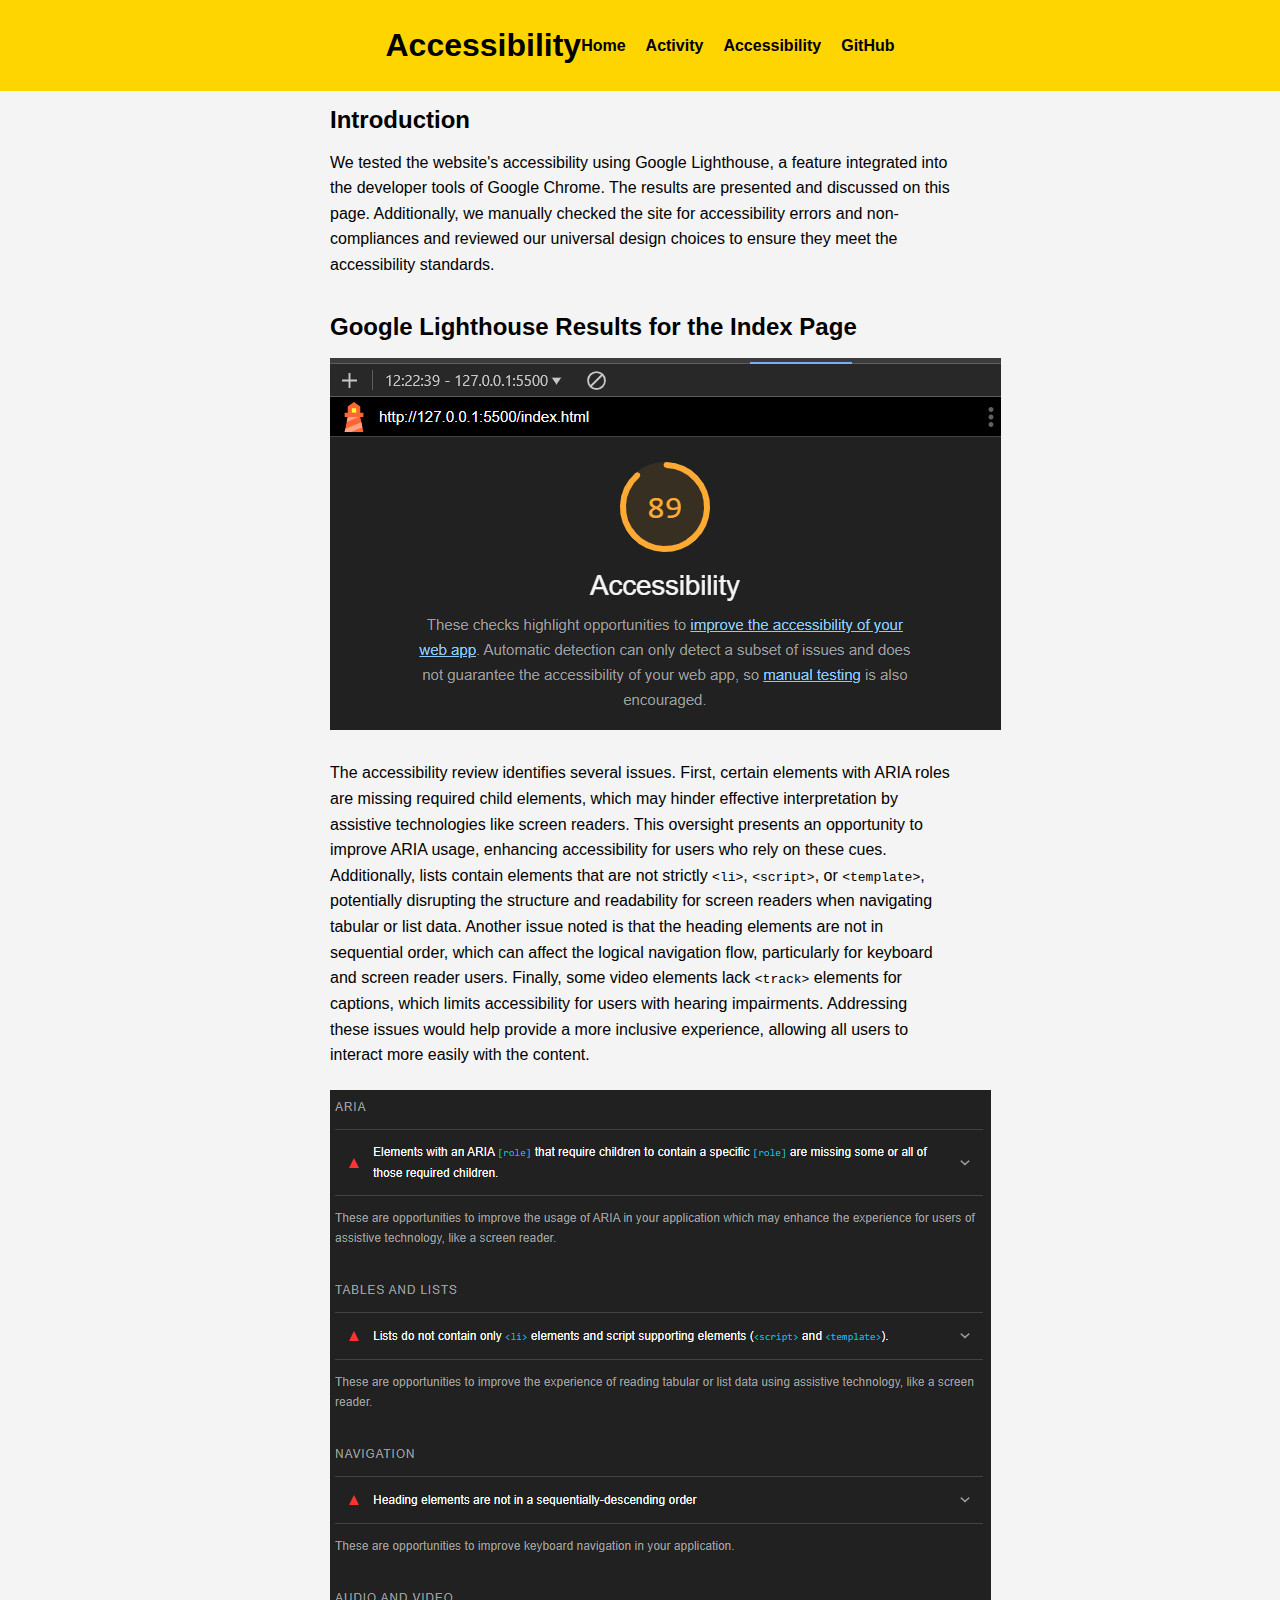
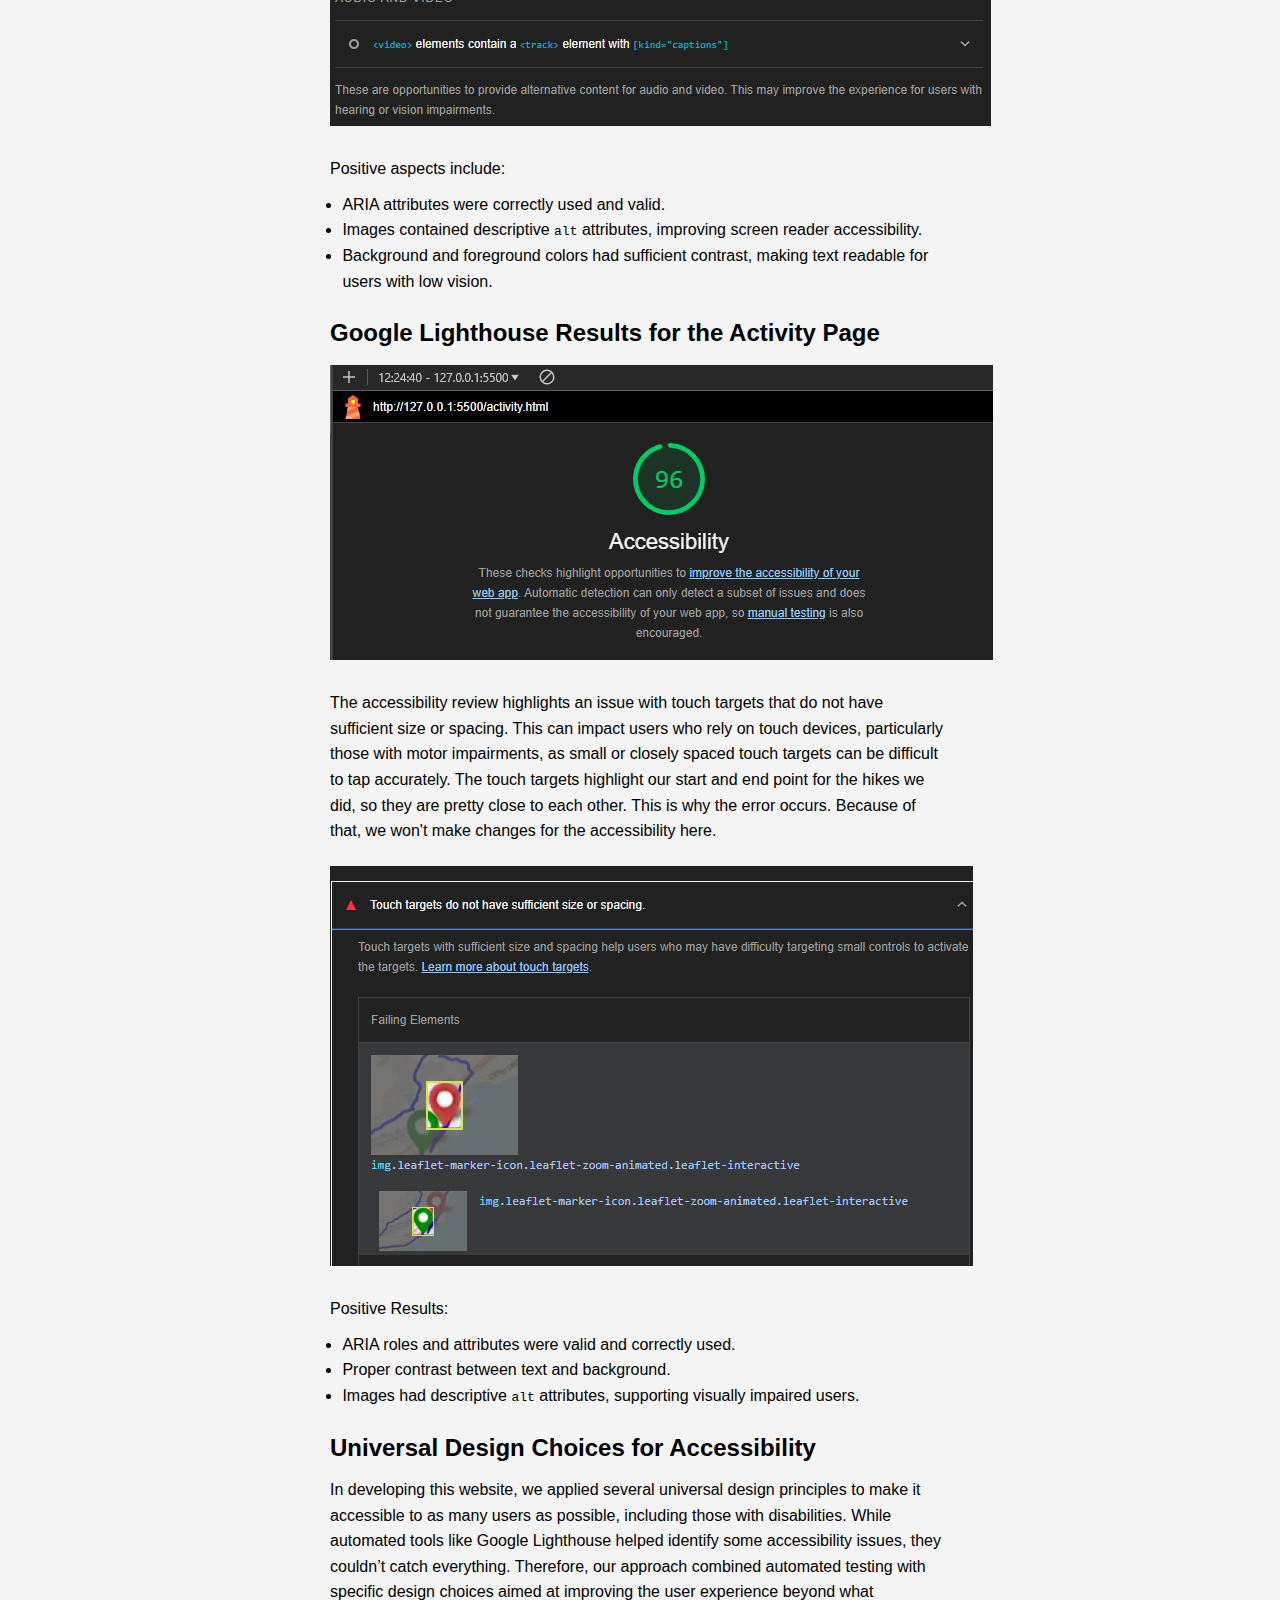
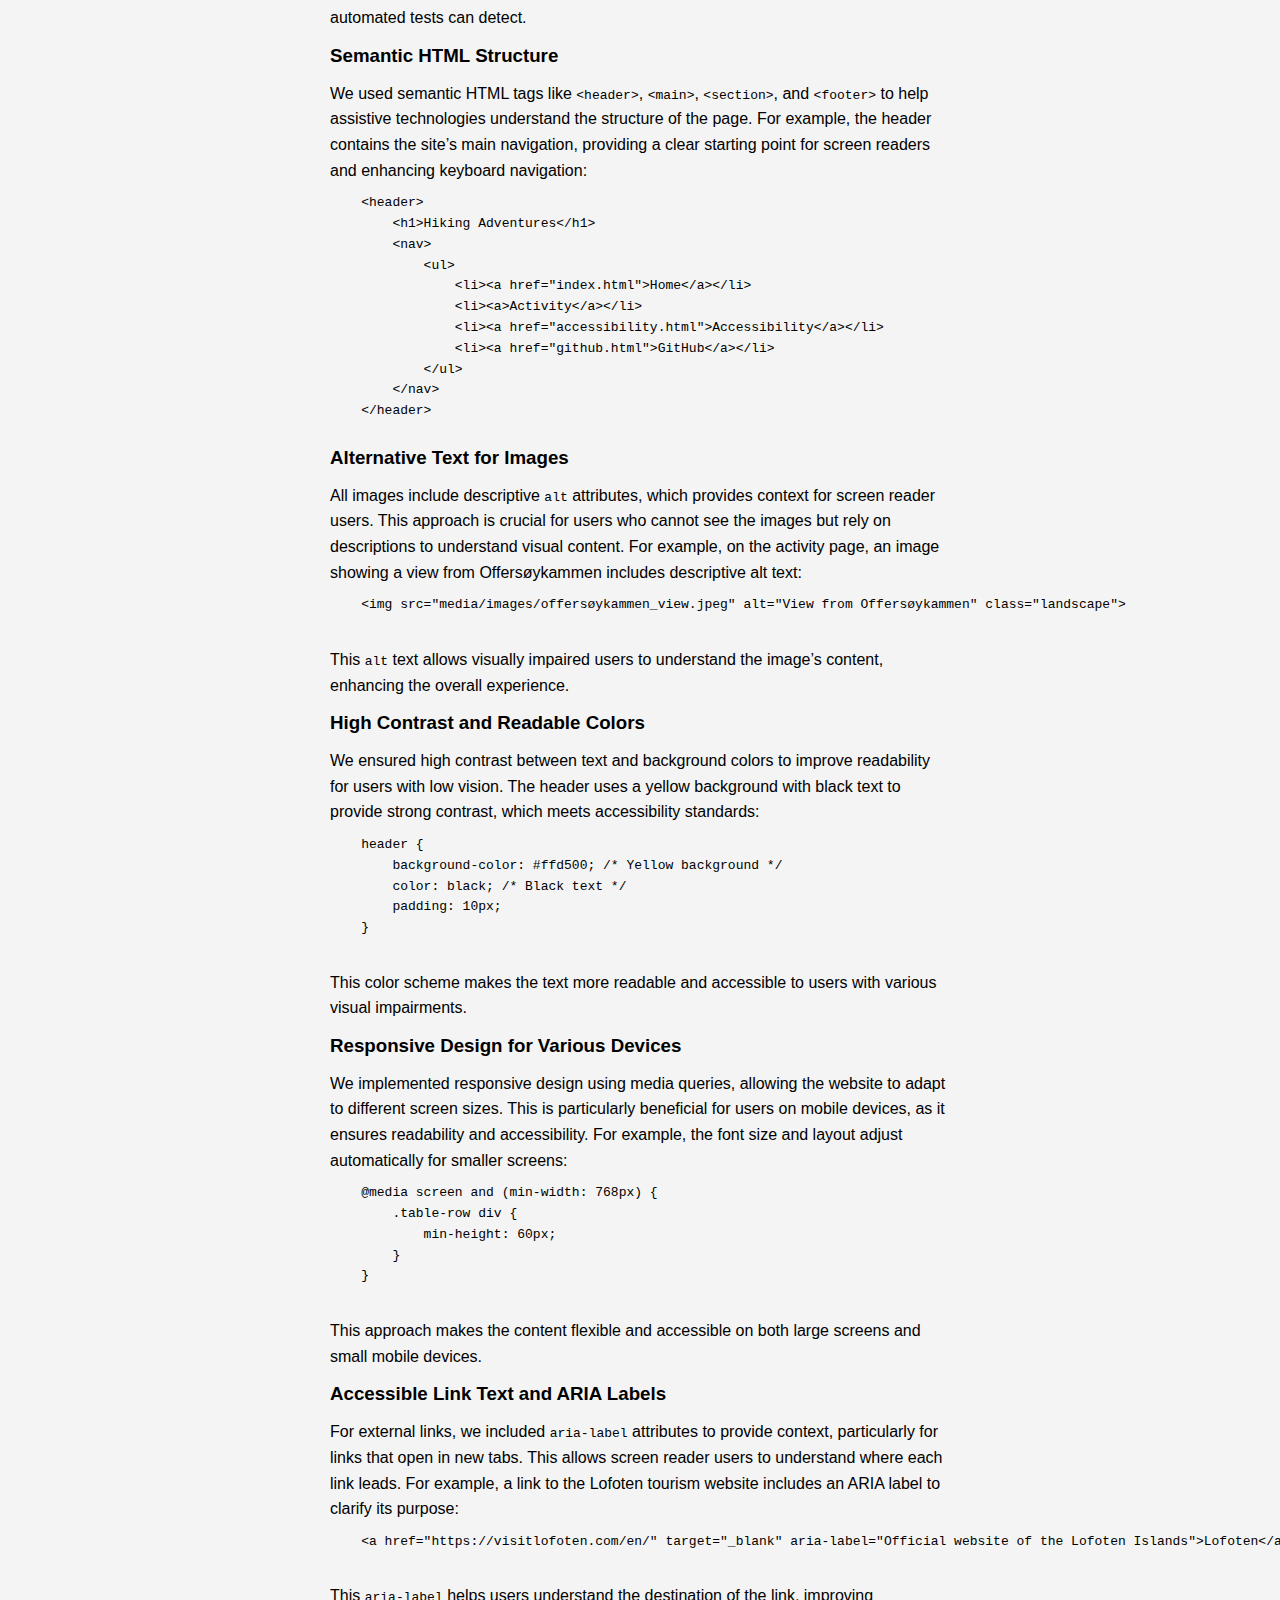
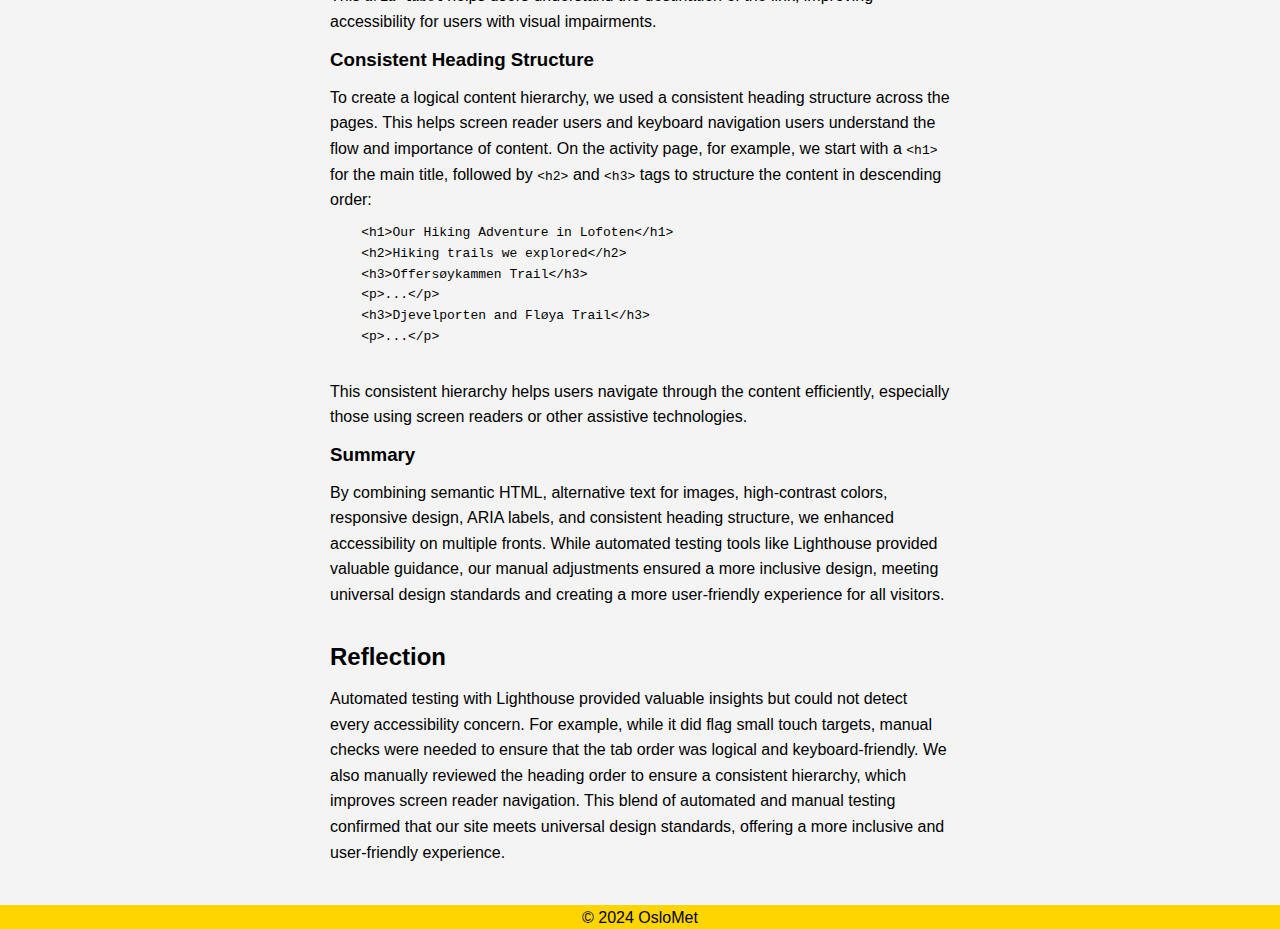
==== accessibility.html @ 60878733 "Added content to the accessibility.html and added the styling in the style.css" ====
<!DOCTYPE html>
<html lang="en">
  <head>
    <meta charset="UTF-8" />
    <meta name="viewport" content="width=device-width, initial-scale=1.0" />
    <title>Accessibility - OsloMet</title>
    <link rel="stylesheet" href="css/style.css" />
  </head>
  <body>
    <header>
      <h1>Accessibility</h1>
      <nav>
        <ul>
          <li><a href="index.html">Home</a></li>
          <li><a href="activity.html">Activity</a></li>
          <li><a>Accessibility</a></li>
          <li><a href="github.html">GitHub</a></li>
        </ul>
      </nav>
    </header>
    <main>
      <!-- Introduction to the accessibility page-->
      <div class="accessibility-page">
        <h2>Introduction</h2>
        <p>
          We tested the website's accessibility using Google Lighthouse, a
          feature integrated into the developer tools of Google Chrome. The
          results are presented and discussed on this page. Additionally, we
          manually checked the site for accessibility errors and non-compliances
          and reviewed our universal design choices to ensure they meet the
          accessibility standards.
        </p>
      </div>
      <!-- Lighthouse results for the index page -->
      <div class="accessibility-page">
        <h2>Google Lighthouse Results for the Index Page</h2>
        <img
          src="media/images/accessibility_score_index.png"
          alt="Google Lighthouse accessibility score index.html"
        />

        <p>
          The accessibility review identifies several issues. First, certain
          elements with ARIA roles are missing required child elements, which
          may hinder effective interpretation by assistive technologies like
          screen readers. This oversight presents an opportunity to improve ARIA
          usage, enhancing accessibility for users who rely on these cues.
          Additionally, lists contain elements that are not strictly
          <code>&lt;li&gt;</code>, <code>&lt;script&gt;</code>, or
          <code>&lt;template&gt;</code>, potentially disrupting the structure
          and readability for screen readers when navigating tabular or list
          data. Another issue noted is that the heading elements are not in
          sequential order, which can affect the logical navigation flow,
          particularly for keyboard and screen reader users. Finally, some video
          elements lack <code>&lt;track&gt;</code> elements for captions, which
          limits accessibility for users with hearing impairments. Addressing
          these issues would help provide a more inclusive experience, allowing
          all users to interact more easily with the content.
        </p>

        <img src="media/images/errors_index.png" alt="Errors index.html" />
        <p>Positive aspects include:</p>
        <ul>
          <li>ARIA attributes were correctly used and valid.</li>
          <li>
            Images contained descriptive <code>alt</code> attributes, improving
            screen reader accessibility.
          </li>
          <li>
            Background and foreground colors had sufficient contrast, making
            text readable for users with low vision.
          </li>
        </ul>
      </div>
      <!-- Lighthouse results for the activity page -->
      <div class="accessibility-page">
        <h2>Google Lighthouse Results for the Activity Page</h2>
        <img
          src="media/images/accessibility_score_activity.png"
          alt="Google Lighthouse accessibility score activity.html"
        />

        <p>
          The accessibility review highlights an issue with touch targets that
          do not have sufficient size or spacing. This can impact users who rely
          on touch devices, particularly those with motor impairments, as small
          or closely spaced touch targets can be difficult to tap accurately.
          The touch targets highlight our start and end point for the hikes we
          did, so they are pretty close to each other. This is why the error
          occurs. Because of that, we won't make changes for the accessibility
          here.
        </p>

        <img
          src="media/images/errors_activity.png"
          alt="Errors activity.html"
        />
        <p>Positive Results:</p>
        <ul>
          <li>ARIA roles and attributes were valid and correctly used.</li>
          <li>Proper contrast between text and background.</li>
          <li>
            Images had descriptive <code>alt</code> attributes, supporting
            visually impaired users.
          </li>
        </ul>
      </div>

      <!-- Universal design explanation -->
      <div class="accessibility-page">
        <h2>Universal Design Choices for Accessibility</h2>
        <p>
          In developing this website, we applied several universal design
          principles to make it accessible to as many users as possible,
          including those with disabilities. While automated tools like Google
          Lighthouse helped identify some accessibility issues, they couldn’t
          catch everything. Therefore, our approach combined automated testing
          with specific design choices aimed at improving the user experience
          beyond what automated tests can detect.
        </p>

        <h3>Semantic HTML Structure</h3>
        <p>
          We used semantic HTML tags like <code>&lt;header&gt;</code>,
          <code>&lt;main&gt;</code>, <code>&lt;section&gt;</code>, and
          <code>&lt;footer&gt;</code> to help assistive technologies understand
          the structure of the page. For example, the header contains the site’s
          main navigation, providing a clear starting point for screen readers
          and enhancing keyboard navigation:
        </p>
        <pre>
    &lt;header&gt;
        &lt;h1&gt;Hiking Adventures&lt;/h1&gt;
        &lt;nav&gt;
            &lt;ul&gt;
                &lt;li&gt;&lt;a href="index.html"&gt;Home&lt;/a&gt;&lt;/li&gt;
                &lt;li&gt;&lt;a&gt;Activity&lt;/a&gt;&lt;/li&gt;
                &lt;li&gt;&lt;a href="accessibility.html"&gt;Accessibility&lt;/a&gt;&lt;/li&gt;
                &lt;li&gt;&lt;a href="github.html"&gt;GitHub&lt;/a&gt;&lt;/li&gt;
            &lt;/ul&gt;
        &lt;/nav&gt;
    &lt;/header&gt;
        </pre>

        <h3>Alternative Text for Images</h3>
        <p>
          All images include descriptive <code>alt</code> attributes, which
          provides context for screen reader users. This approach is crucial for
          users who cannot see the images but rely on descriptions to understand
          visual content. For example, on the activity page, an image showing a
          view from Offersøykammen includes descriptive alt text:
        </p>
        <pre>
    &lt;img src="media/images/offersøykammen_view.jpeg" alt="View from Offersøykammen" class="landscape"&gt;
        </pre>
        <p>
          This <code>alt</code> text allows visually impaired users to
          understand the image’s content, enhancing the overall experience.
        </p>

        <h3>High Contrast and Readable Colors</h3>
        <p>
          We ensured high contrast between text and background colors to improve
          readability for users with low vision. The header uses a yellow
          background with black text to provide strong contrast, which meets
          accessibility standards:
        </p>
        <pre>
    header {
        background-color: #ffd500; /* Yellow background */
        color: black; /* Black text */
        padding: 10px;
    }
        </pre>
        <p>
          This color scheme makes the text more readable and accessible to users
          with various visual impairments.
        </p>

        <h3>Responsive Design for Various Devices</h3>
        <p>
          We implemented responsive design using media queries, allowing the
          website to adapt to different screen sizes. This is particularly
          beneficial for users on mobile devices, as it ensures readability and
          accessibility. For example, the font size and layout adjust
          automatically for smaller screens:
        </p>
        <pre>
    @media screen and (min-width: 768px) {
        .table-row div {
            min-height: 60px; 
        }
    }
        </pre>
        <p>
          This approach makes the content flexible and accessible on both large
          screens and small mobile devices.
        </p>

        <h3>Accessible Link Text and ARIA Labels</h3>
        <p>
          For external links, we included <code>aria-label</code> attributes to
          provide context, particularly for links that open in new tabs. This
          allows screen reader users to understand where each link leads. For
          example, a link to the Lofoten tourism website includes an ARIA label
          to clarify its purpose:
        </p>
        <pre>
    &lt;a href="https://visitlofoten.com/en/" target="_blank" aria-label="Official website of the Lofoten Islands"&gt;Lofoten&lt;/a&gt;
        </pre>
        <p>
          This <code>aria-label</code> helps users understand the destination of
          the link, improving accessibility for users with visual impairments.
        </p>

        <h3>Consistent Heading Structure</h3>
        <p>
          To create a logical content hierarchy, we used a consistent heading
          structure across the pages. This helps screen reader users and
          keyboard navigation users understand the flow and importance of
          content. On the activity page, for example, we start with a
          <code>&lt;h1&gt;</code> for the main title, followed by
          <code>&lt;h2&gt;</code> and <code>&lt;h3&gt;</code> tags to structure
          the content in descending order:
        </p>
        <pre>
    &lt;h1&gt;Our Hiking Adventure in Lofoten&lt;/h1&gt;
    &lt;h2&gt;Hiking trails we explored&lt;/h2&gt;
    &lt;h3&gt;Offersøykammen Trail&lt;/h3&gt;
    &lt;p&gt;...&lt;/p&gt;
    &lt;h3&gt;Djevelporten and Fløya Trail&lt;/h3&gt;
    &lt;p&gt;...&lt;/p&gt;
        </pre>
        <p>
          This consistent hierarchy helps users navigate through the content
          efficiently, especially those using screen readers or other assistive
          technologies.
        </p>

        <h3>Summary</h3>
        <p>
          By combining semantic HTML, alternative text for images, high-contrast
          colors, responsive design, ARIA labels, and consistent heading
          structure, we enhanced accessibility on multiple fronts. While
          automated testing tools like Lighthouse provided valuable guidance,
          our manual adjustments ensured a more inclusive design, meeting
          universal design standards and creating a more user-friendly
          experience for all visitors.
        </p>
      </div>

      <!-- Reflection -->
      <div class="accessibility-page">
        <h2>Reflection</h2>
        <p>
          Automated testing with Lighthouse provided valuable insights but could
          not detect every accessibility concern. For example, while it did flag
          small touch targets, manual checks were needed to ensure that the tab
          order was logical and keyboard-friendly. We also manually reviewed the
          heading order to ensure a consistent hierarchy, which improves screen
          reader navigation. This blend of automated and manual testing
          confirmed that our site meets universal design standards, offering a
          more inclusive and user-friendly experience.
        </p>
      </div>
    </main>
    <footer>
      <p>&copy; 2024 OsloMet</p>
    </footer>
  </body>
</html>
---- css/style.css ----
/* General Reset */
* {
    margin: 0;
    padding: 0;
    box-sizing: border-box;
}



body {
    font-family: Arial, sans-serif;
    line-height: 1.6;
    background-color: #f4f4f4;
}

/* Header styling */
header {
    background-color: #ffd500;
    padding: 20px;
    color: black;
    display: flex;
    justify-content: center;
    align-items: center;
}


/* Keep the nav contents in the container */
header > div {
    max-width: 860px;
    width: 100%;
}

@media screen and (min-width: 800px) {
    header > div {
        display: flex;
        justify-content: space-between;
        align-items: center;
    }
}


header > div > p {
    width: 100%;
}

header h1 {
    margin: 0;
    font-size: 2em;
    font-weight: bold;
}

/* Navbar styling */
nav ul {
    list-style: none;
    margin: 0;
    padding: 0;
    display: flex;
}

nav ul li {
    margin-left: 20px;
}

nav ul li:first-child {
    margin-left: 0;
}

nav ul li a {
    color: black;
    text-decoration: none;
    font-weight: bold;
}

nav ul li a:hover {
    text-decoration: underline;
}

/* Make links bold black with yellow underline */
a {
    color: black;
    background-color: transparent;
    font-weight: bold;
    text-decoration: underline;
    text-decoration-color: #ffd500;
}

a.visited {
    color: black;
}

hr {
    margin-top: 20px;
    margin-bottom: 20px;
}

main {
margin-left: 20px;
margin-right: 20px;
}

section {
    display: flex;
    justify-content: center;
}

section > div {
    max-width: 860px;
}


.faq {
    max-width: 860px;
}

footer {
    text-align: center;
    margin-top: 20px;
    background-color: #ffd500;
    color: #000000;
}

.newsletter {
    display: flex;
    justify-content: space-evenly;
    padding: 20px;
}

.newsletter-button {
    display: inline-block;
    padding: 15px 30px;
    background-color: #000; /* Black background for the button */
    text-align: center;
    border-radius: 8px;
    color: #fff; /* Text color */
    text-decoration: none;
    font-weight: bold;
}

.contact {
    display: flex;
    justify-content: space-evenly;
    padding: 20px;
}

.contact-info {
    text-align: left;
}

.footer-links {
    list-style-type: none;
    text-align: left;
}

.social-media-links {
    list-style-type: none;
    text-align: left;
}


video {
    width: 100%;
    max-width: 860px;
    height: auto;
}


/* Table */

.table {
    display: grid;
    grid-template-columns: 1fr 0.5fr 0.5fr; 
    align-items: center; 
}
.table h4, .table h5 {
    grid-column: span 3;
    text-align: center;
}
.table h5, .table h6 {
    font-size: 1em;
}

.table-row h5, .table-row h6  {
    font-size: 1em;
    text-align: center;
    font-weight: normal;
}

/* EXPLAINN THIS MORE IN NORMAL TERMS AND WHY AND HOW -- STAN */
div[role="rowgroup"], .table-row {
    display: contents; /* Allow each item to be part of the main grid */
}

.table-row div {
    padding: 4px;
    border-color: black;
    border-style: solid;
    border-width: 1px;
    text-align: center;
    font-weight: normal;
    min-height: 90px;
}

.table-row div p {
    font-size: 1em; /* Adjust to desired size */
    font-weight: normal; /* Override any bold inherited from h4 or h5 */
    text-align: center; /* Ensure consistent alignment */
    color: inherit; /* Use default text color */
    margin: 0; /* Remove any unintended margin */
}

.optional-course div{
    background-color: aliceblue;
}

.study-structure-year {
    margin-top: 20px;
}
.subject-group {
    margin-top: 20px;
}

.supervisor-info {
    display: flex;
    align-items: center;
    gap: 10px; /* Adjust spacing between the image and the text */
}

.supervisor-info img {
    width: 90px;
    height: 120px;
}

.supervisor-info div {
    display: flex;
    flex-direction: column;
}

.student-stories {
    width: 100vw; /* Full viewport width */
    max-width: none; /* Remove any max-width constraint */
    margin-left: calc(50% - 50vw); /* Center the section by offsetting half the viewport width */
    padding: 20px;
}

.story-block {
    width: 100%; /* Full width of the parent container */
    max-width: 1200px; /* Or a different max-width you prefer */
    margin: 0 auto; /* Center it */
    display: flex;
    gap: 20px;
    align-items: center;
    background-color: #ffd500;
    border-radius: 8px;
}

.story-content {
    background-color: #ffd500;
    color: #000;
    padding: 20px;
    flex: 1; /* This allows the content area to take up the remaining space */
    display: flex;
    flex-direction: column;
    justify-content: center;
    max-width: 600px;
    border-radius: 5px;
}

.story-image {
    width: 600px;
    height: 300px;
    border-radius: 5px;
}

.more-stories-block {
    display: flex;
    justify-content: center;
    margin-top: 20px;
}

.more-stories {
    display: inline-block;
    padding: 15px 30px;
    background-color: #ffd500; /* Yellow background for the button */
    text-align: center;
    border-radius: 8px;
    color: #000; /* Text color */
    text-decoration: none;
    font-weight: bold;
}



/* Tablet */
@media screen and (min-width: 768px) {
    .table-row div {
        min-height: 60px; 
    }
    
}
/* Desktop */
@media screen and (min-width: 800px) {
    .table-row div {
        min-height: 20px; 
    }
    section > div {
        width: 860px;
    }
    
}
/* Specific style for the activity page */
body.activity-page {
    background-color: black; 
    color: #fff; 
}
body.activity-page main {
    max-width: 1080px; 
    margin: 0 auto; 
    padding: 2px; 
    color: #f4f4f4;
    background-color: black
}

/* inherits the same color to headings, paragraphs and links in the main area */
body.activity-page main h1, 
body.activity-page main h2, 
body.activity-page main h3, 
body.activity-page main p, 
body.activity-page main a {
    color: inherit;
}

body.activity-page header {
    background-color: rgb(136, 223, 243);
}

body.activity-page ul {
    list-style-type: none; /* delete bulletpoints */
}

    body.activity-page main a {
        color: rgb(136, 223, 243); 
        text-decoration: underline; 
        text-decoration-color: rgb(136, 223, 243); 
    }

body.activity-page .image-gallery {
    display: flex;
    flex-wrap: wrap;
    gap: 10px;
    justify-content: center;
    gap: 10px;
    margin-bottom: 20px;
}

body.activity-page .image-gallery picture {
    width: calc(33.333% - 20px); /* three images evenly next to each other */
    max-width: 100%;
}
body.activity-page .image-gallery img {
    width: 100%; /* Images fill the width of the container */
    height: auto; /* automatically adjust height based on image ratio */
    object-fit: cover; /* image fills the entire width */
    border-radius: 8px; /* round corners slightly */
    box-shadow: 0 4px 8px rgba(0, 0, 0, 0.2);
}

body.activity-page .image-gallery img.landscape {
    height: 250px; 
}

body.activity-page .image-gallery img.portrait {
    height: 400px;
}
body.activity-page .map-container {
    height: 400px;
    margin-bottom: 20px;
    border-radius: 8px;
    overflow: hidden;
}

/* map container */
body.activity-page #map-offersøykammen,
body.activity-page #map-djevelporten,
body.activity-page #map-ryten {
    height: 400px;
    margin-bottom: 20px;
    border-radius: 8px;
    overflow: hidden;
}

.accessibility-page {

    padding: 10px 0;
    padding-left: 25%;
    padding-right: 25%;
    text-align: left;
    width: 100%;
    display: block;

}

.accessibility-page p {

    padding: 10px 0;

}

.accessibility-page ul {

    padding-left: 2%;

}

.accessibility-page img {

    padding-top: 2%;
    padding-bottom: 2%;

}
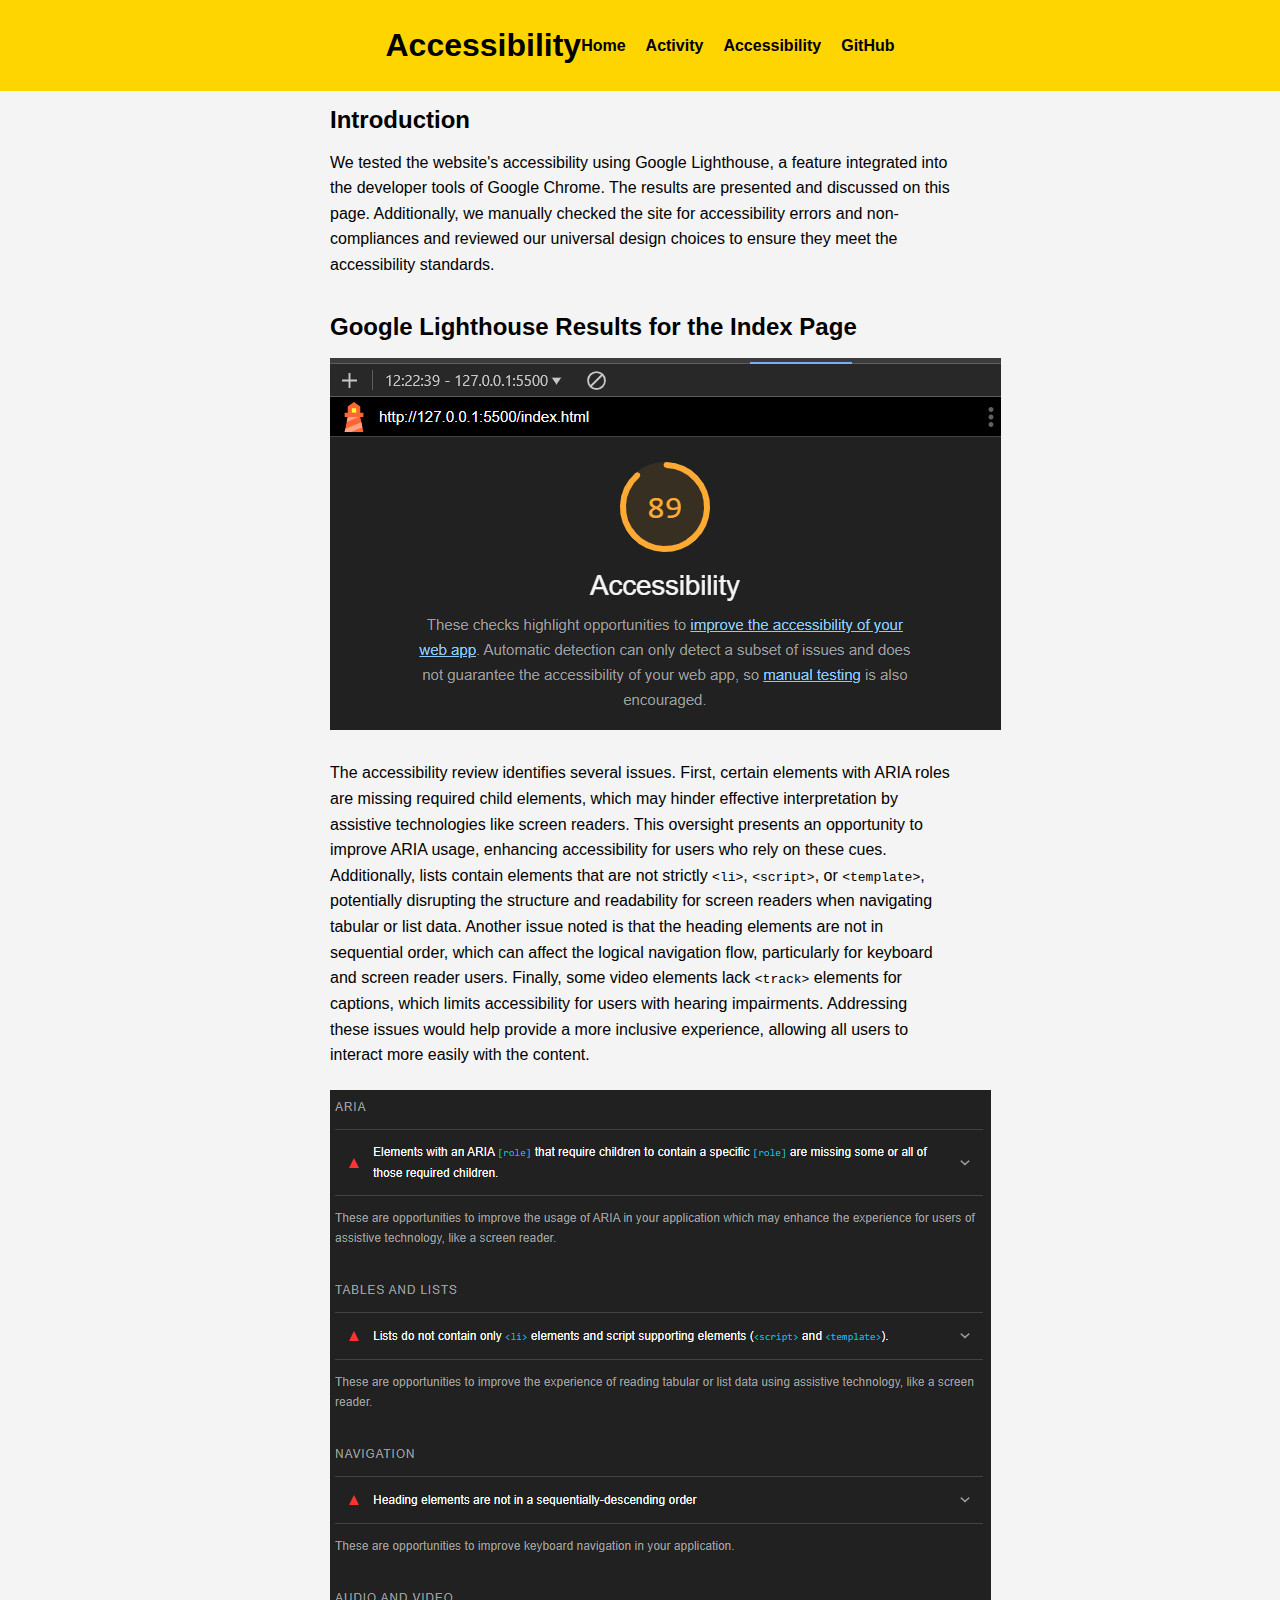
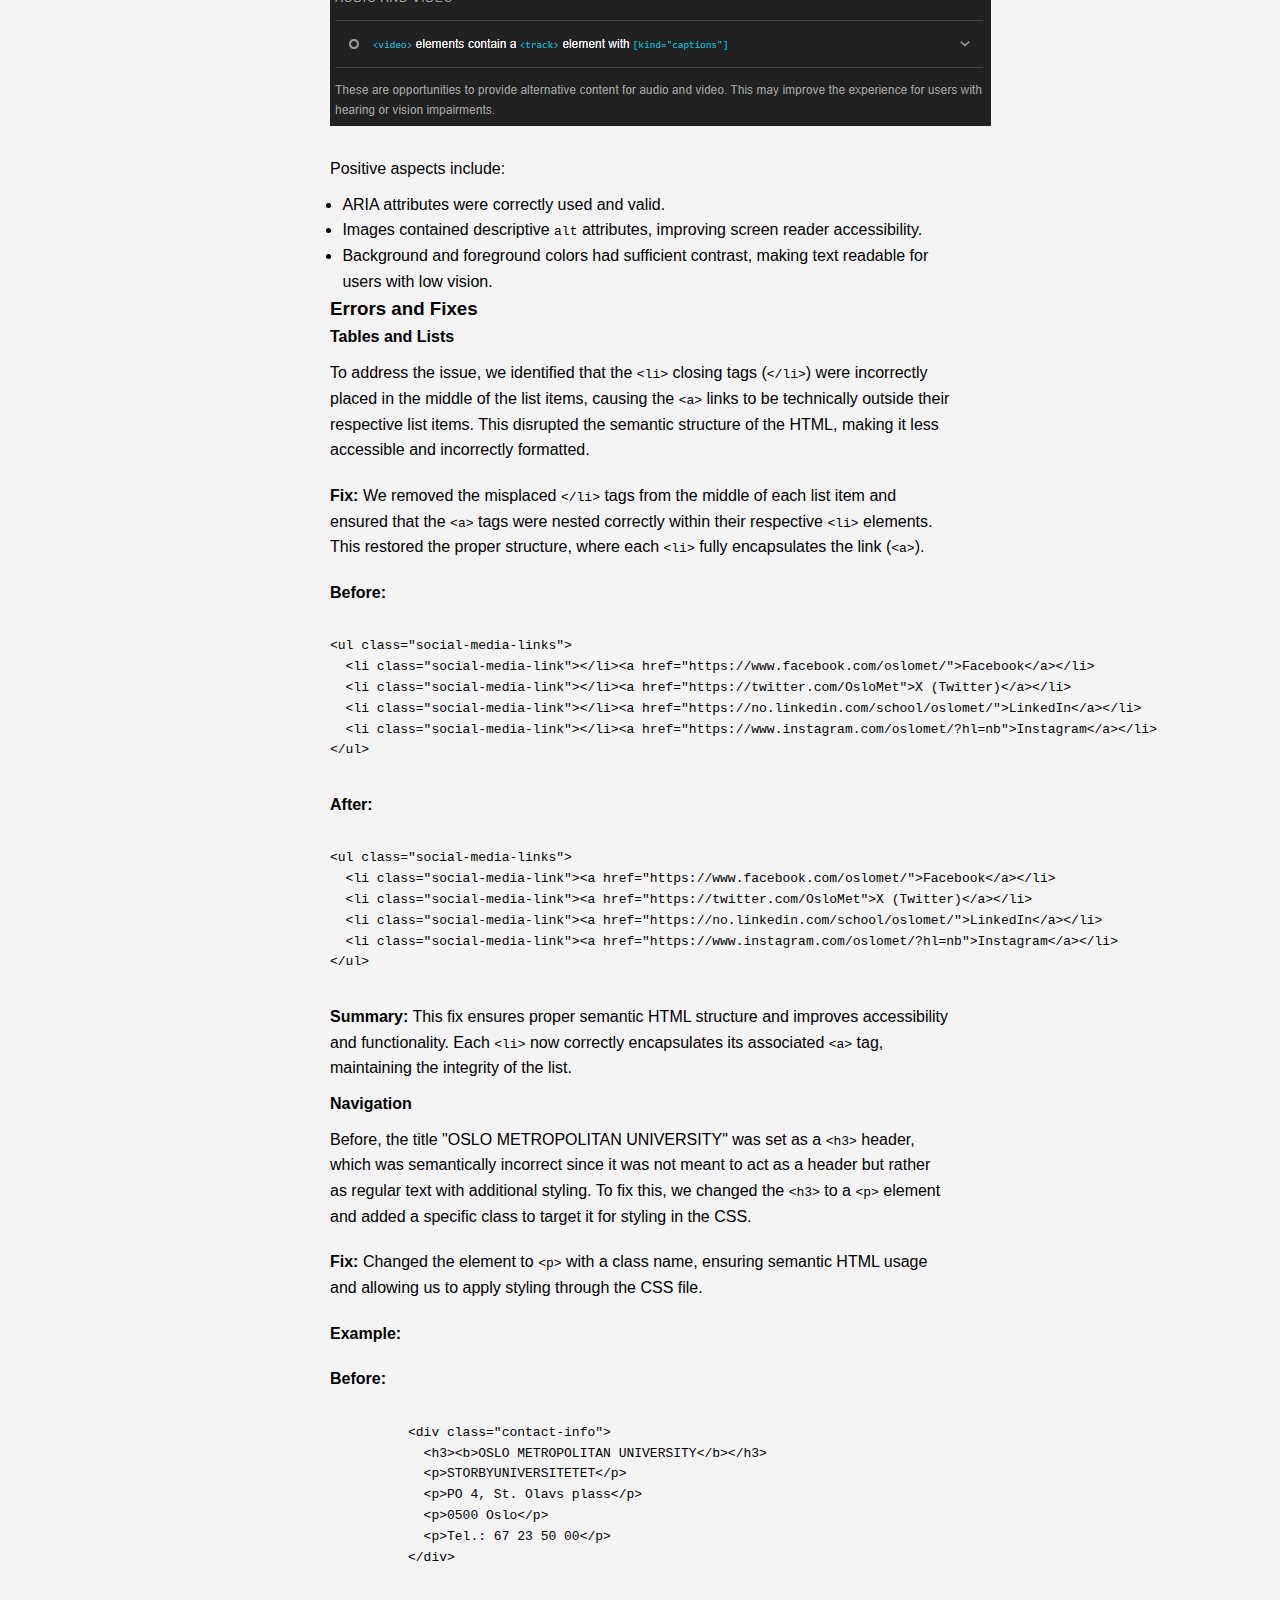
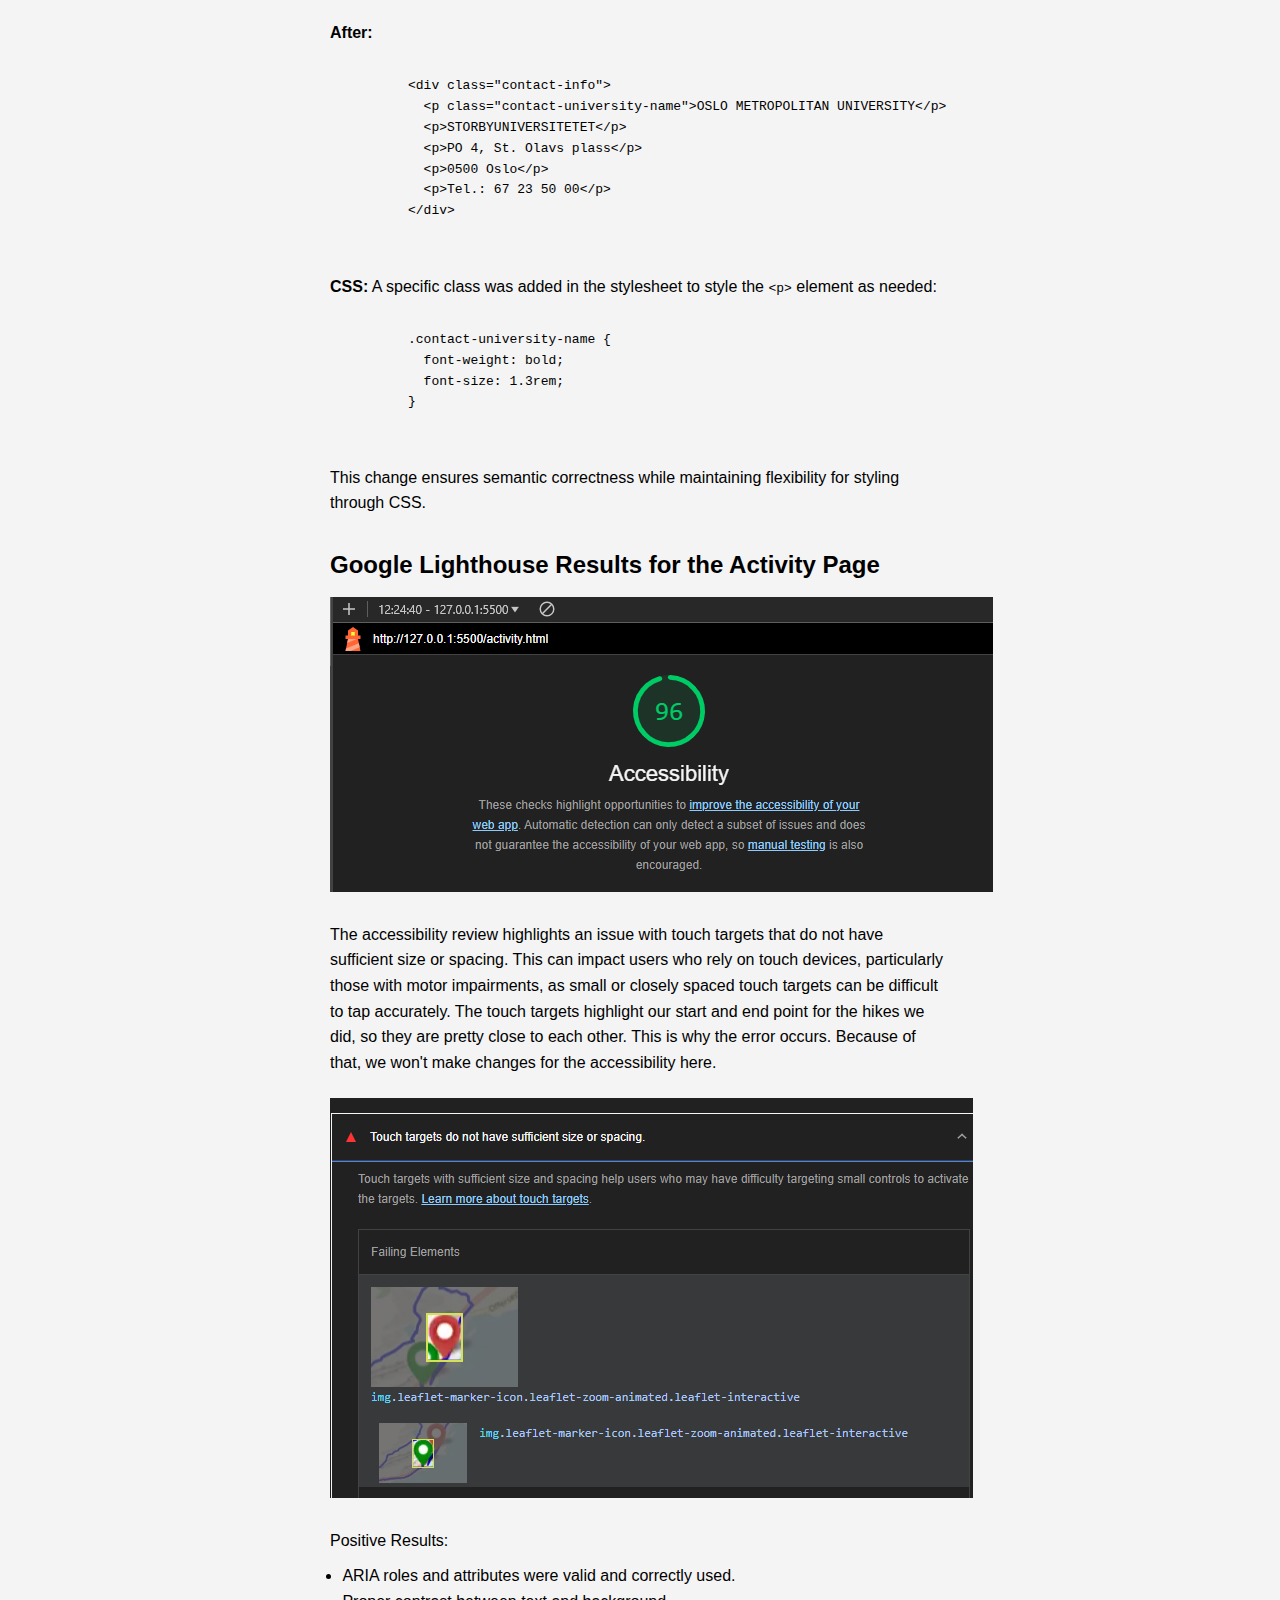
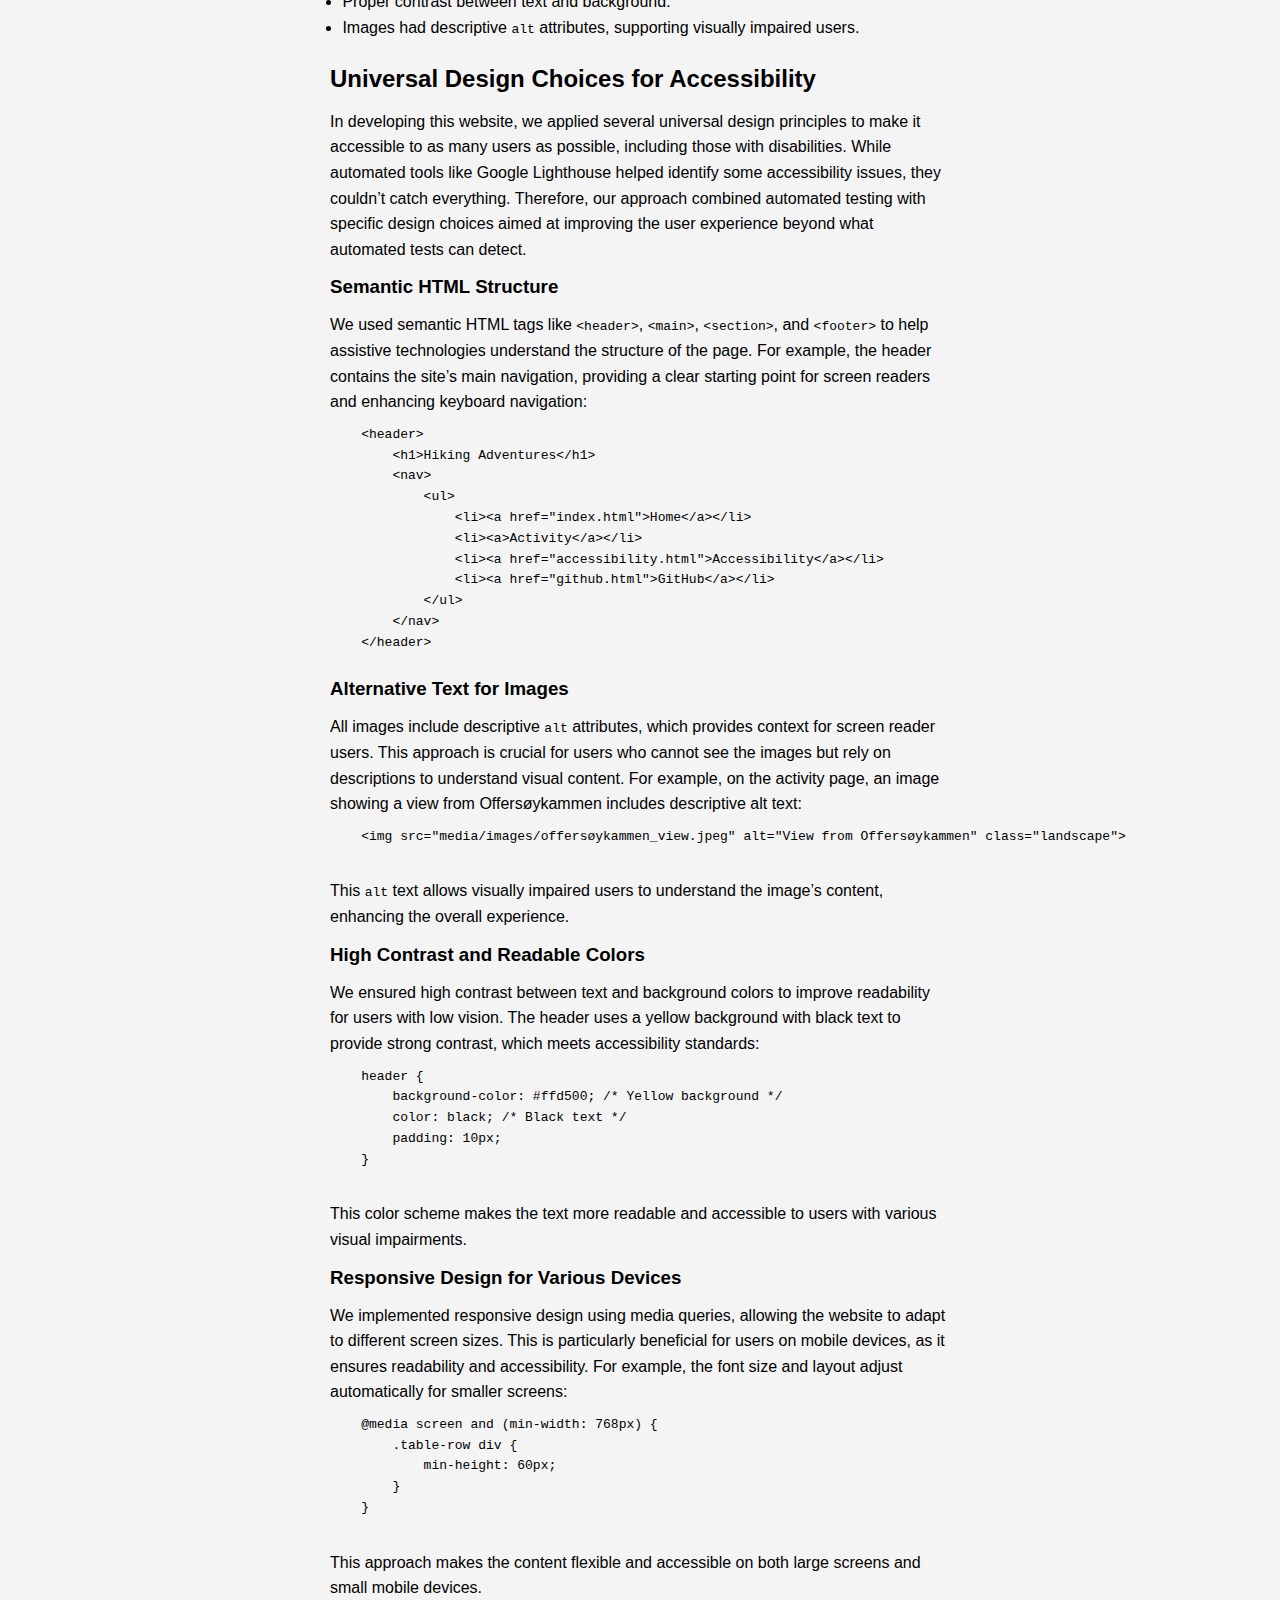
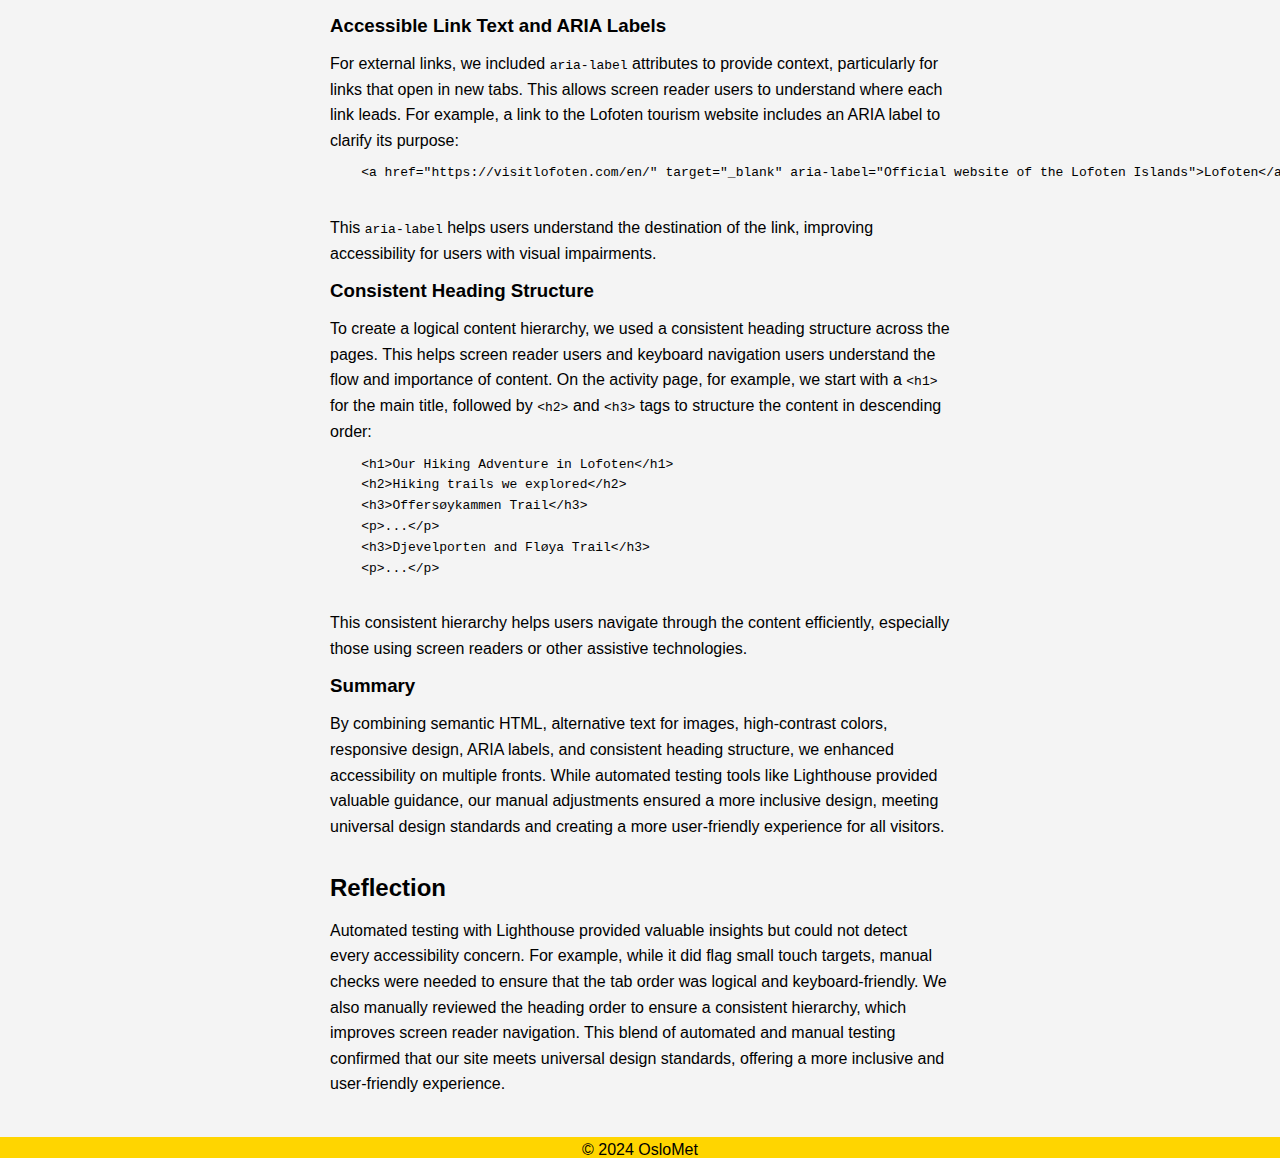
==== commit d860ccc1: "Added content to the accessibility site; Errors and fixes" ====
--- a/accessibility.html
+++ b/accessibility.html
@@ -71,6 +71,118 @@
             text readable for users with low vision.
           </li>
         </ul>
+        <!-- Fixes we took for the index page errors -->
+        <h3>Errors and Fixes</h3>
+        <h4>Tables and Lists</h4>
+        <p>
+          To address the issue, we identified that the
+          <code>&lt;li&gt;</code> closing tags (<code>&lt;/li&gt;</code>) were
+          incorrectly placed in the middle of the list items, causing the
+          <code>&lt;a&gt;</code> links to be technically outside their
+          respective list items. This disrupted the semantic structure of the
+          HTML, making it less accessible and incorrectly formatted.
+        </p>
+
+        <p>
+          <strong>Fix:</strong> We removed the misplaced
+          <code>&lt;/li&gt;</code> tags from the middle of each list item and
+          ensured that the <code>&lt;a&gt;</code> tags were nested correctly
+          within their respective <code>&lt;li&gt;</code> elements. This
+          restored the proper structure, where each
+          <code>&lt;li&gt;</code> fully encapsulates the link
+          (<code>&lt;a&gt;</code>).
+        </p>
+        <p><strong>Before:</strong></p>
+        <pre>
+<code>
+&lt;ul class="social-media-links"&gt;
+  &lt;li class="social-media-link"&gt;&lt;/li&gt;&lt;a href="https://www.facebook.com/oslomet/"&gt;Facebook&lt;/a&gt;&lt;/li&gt;
+  &lt;li class="social-media-link"&gt;&lt;/li&gt;&lt;a href="https://twitter.com/OsloMet"&gt;X (Twitter)&lt;/a&gt;&lt;/li&gt;
+  &lt;li class="social-media-link"&gt;&lt;/li&gt;&lt;a href="https://no.linkedin.com/school/oslomet/"&gt;LinkedIn&lt;/a&gt;&lt;/li&gt;
+  &lt;li class="social-media-link"&gt;&lt;/li&gt;&lt;a href="https://www.instagram.com/oslomet/?hl=nb"&gt;Instagram&lt;/a&gt;&lt;/li&gt;
+&lt;/ul&gt;
+</code>
+</pre>
+
+        <p><strong>After:</strong></p>
+        <pre>
+<code>
+&lt;ul class="social-media-links"&gt;
+  &lt;li class="social-media-link"&gt;&lt;a href="https://www.facebook.com/oslomet/"&gt;Facebook&lt;/a&gt;&lt;/li&gt;
+  &lt;li class="social-media-link"&gt;&lt;a href="https://twitter.com/OsloMet"&gt;X (Twitter)&lt;/a&gt;&lt;/li&gt;
+  &lt;li class="social-media-link"&gt;&lt;a href="https://no.linkedin.com/school/oslomet/"&gt;LinkedIn&lt;/a&gt;&lt;/li&gt;
+  &lt;li class="social-media-link"&gt;&lt;a href="https://www.instagram.com/oslomet/?hl=nb"&gt;Instagram&lt;/a&gt;&lt;/li&gt;
+&lt;/ul&gt;
+</code>
+</pre>
+
+        <p>
+          <strong>Summary:</strong> This fix ensures proper semantic HTML
+          structure and improves accessibility and functionality. Each
+          <code>&lt;li&gt;</code> now correctly encapsulates its associated
+          <code>&lt;a&gt;</code> tag, maintaining the integrity of the list.
+        </p>
+        <h4>Navigation</h4>
+        <p>
+          Before, the title "OSLO METROPOLITAN UNIVERSITY" was set as a
+          <code>&lt;h3&gt;</code> header, which was semantically incorrect since
+          it was not meant to act as a header but rather as regular text with
+          additional styling. To fix this, we changed the
+          <code>&lt;h3&gt;</code> to a <code>&lt;p&gt;</code> element and added
+          a specific class to target it for styling in the CSS.
+        </p>
+
+        <p>
+          <strong>Fix:</strong> Changed the element to
+          <code>&lt;p&gt;</code> with a class name, ensuring semantic HTML usage
+          and allowing us to apply styling through the CSS file.
+        </p>
+
+        <p><strong>Example:</strong></p>
+
+        <p><strong>Before:</strong></p>
+        <pre>
+          <code>
+          &lt;div class="contact-info"&gt;
+            &lt;h3&gt;&lt;b&gt;OSLO METROPOLITAN UNIVERSITY&lt;/b&gt;&lt;/h3&gt;
+            &lt;p&gt;STORBYUNIVERSITETET&lt;/p&gt;
+            &lt;p&gt;PO 4, St. Olavs plass&lt;/p&gt;
+            &lt;p&gt;0500 Oslo&lt;/p&gt;
+            &lt;p&gt;Tel.: 67 23 50 00&lt;/p&gt;
+          &lt;/div&gt;
+          </code>
+          </pre>
+
+        <p><strong>After:</strong></p>
+        <pre>
+          <code>
+          &lt;div class="contact-info"&gt;
+            &lt;p class="contact-university-name"&gt;OSLO METROPOLITAN UNIVERSITY&lt;/p&gt;
+            &lt;p&gt;STORBYUNIVERSITETET&lt;/p&gt;
+            &lt;p&gt;PO 4, St. Olavs plass&lt;/p&gt;
+            &lt;p&gt;0500 Oslo&lt;/p&gt;
+            &lt;p&gt;Tel.: 67 23 50 00&lt;/p&gt;
+          &lt;/div&gt;
+          </code>
+          </pre>
+
+        <p>
+          <strong>CSS:</strong> A specific class was added in the stylesheet to
+          style the <code>&lt;p&gt;</code> element as needed:
+        </p>
+        <pre>
+          <code>
+          .contact-university-name {
+            font-weight: bold;
+            font-size: 1.3rem;
+          }
+          </code>
+          </pre>
+
+        <p>
+          This change ensures semantic correctness while maintaining flexibility
+          for styling through CSS.
+        </p>
       </div>
       <!-- Lighthouse results for the activity page -->
       <div class="accessibility-page">
--- a/css/style.css
+++ b/css/style.css
@@ -144,6 +144,11 @@
 
 .contact-info {
     text-align: left;
+}
+
+.contact-university-name {
+    font-weight: bold;
+    font-size: 1.3rem;
 }
 
 .footer-links {
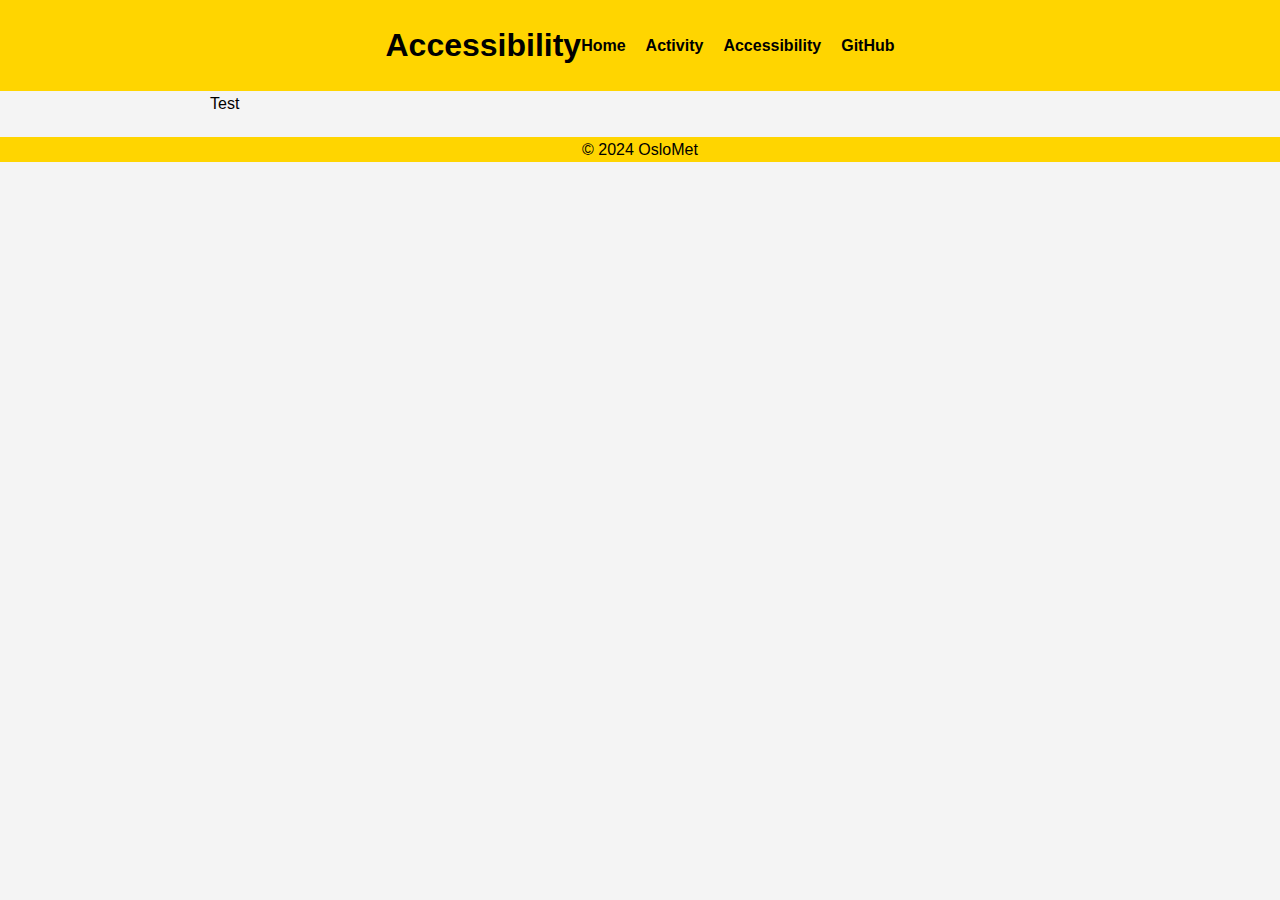
==== commit 6a95fb63: "Merge branch 'main' of https://github.com/ThijsRaaijmakers/Inclusive-Webdesign into feature-index.ht" ====
--- a/accessibility.html
+++ b/accessibility.html
@@ -1,383 +1,34 @@
 <!DOCTYPE html>
 <html lang="en">
-  <head>
-    <meta charset="UTF-8" />
-    <meta name="viewport" content="width=device-width, initial-scale=1.0" />
+<head>
+    <meta charset="UTF-8">
+    <meta name="viewport" content="width=device-width, initial-scale=1.0">
     <title>Accessibility - OsloMet</title>
-    <link rel="stylesheet" href="css/style.css" />
-  </head>
-  <body>
+    <link rel="stylesheet" href="css/style.css">
+</head>
+<body>
     <header>
-      <h1>Accessibility</h1>
-      <nav>
-        <ul>
-          <li><a href="index.html">Home</a></li>
-          <li><a href="activity.html">Activity</a></li>
-          <li><a>Accessibility</a></li>
-          <li><a href="github.html">GitHub</a></li>
-        </ul>
-      </nav>
+        <h1>Accessibility</h1>
+        <nav>
+            <ul>
+                <li><a href="index.html">Home</a></li>
+                <li><a href="activity.html">Activity</a></li>
+                <li><a>Accessibility</a></li>
+                <li><a href="github.html">GitHub</a></li>
+            </ul>
+        </nav>
     </header>
     <main>
-      <!-- Introduction to the accessibility page-->
-      <div class="accessibility-page">
-        <h2>Introduction</h2>
-        <p>
-          We tested the website's accessibility using Google Lighthouse, a
-          feature integrated into the developer tools of Google Chrome. The
-          results are presented and discussed on this page. Additionally, we
-          manually checked the site for accessibility errors and non-compliances
-          and reviewed our universal design choices to ensure they meet the
-          accessibility standards.
-        </p>
-      </div>
-      <!-- Lighthouse results for the index page -->
-      <div class="accessibility-page">
-        <h2>Google Lighthouse Results for the Index Page</h2>
-        <img
-          src="media/images/accessibility_score_index.png"
-          alt="Google Lighthouse accessibility score index.html"
-        />
+        <section>
+            <div>
+                <p>Test</p>
 
-        <p>
-          The accessibility review identifies several issues. First, certain
-          elements with ARIA roles are missing required child elements, which
-          may hinder effective interpretation by assistive technologies like
-          screen readers. This oversight presents an opportunity to improve ARIA
-          usage, enhancing accessibility for users who rely on these cues.
-          Additionally, lists contain elements that are not strictly
-          <code>&lt;li&gt;</code>, <code>&lt;script&gt;</code>, or
-          <code>&lt;template&gt;</code>, potentially disrupting the structure
-          and readability for screen readers when navigating tabular or list
-          data. Another issue noted is that the heading elements are not in
-          sequential order, which can affect the logical navigation flow,
-          particularly for keyboard and screen reader users. Finally, some video
-          elements lack <code>&lt;track&gt;</code> elements for captions, which
-          limits accessibility for users with hearing impairments. Addressing
-          these issues would help provide a more inclusive experience, allowing
-          all users to interact more easily with the content.
-        </p>
 
-        <img src="media/images/errors_index.png" alt="Errors index.html" />
-        <p>Positive aspects include:</p>
-        <ul>
-          <li>ARIA attributes were correctly used and valid.</li>
-          <li>
-            Images contained descriptive <code>alt</code> attributes, improving
-            screen reader accessibility.
-          </li>
-          <li>
-            Background and foreground colors had sufficient contrast, making
-            text readable for users with low vision.
-          </li>
-        </ul>
-        <!-- Fixes we took for the index page errors -->
-        <h3>Errors and Fixes</h3>
-        <h4>Tables and Lists</h4>
-        <p>
-          To address the issue, we identified that the
-          <code>&lt;li&gt;</code> closing tags (<code>&lt;/li&gt;</code>) were
-          incorrectly placed in the middle of the list items, causing the
-          <code>&lt;a&gt;</code> links to be technically outside their
-          respective list items. This disrupted the semantic structure of the
-          HTML, making it less accessible and incorrectly formatted.
-        </p>
-
-        <p>
-          <strong>Fix:</strong> We removed the misplaced
-          <code>&lt;/li&gt;</code> tags from the middle of each list item and
-          ensured that the <code>&lt;a&gt;</code> tags were nested correctly
-          within their respective <code>&lt;li&gt;</code> elements. This
-          restored the proper structure, where each
-          <code>&lt;li&gt;</code> fully encapsulates the link
-          (<code>&lt;a&gt;</code>).
-        </p>
-        <p><strong>Before:</strong></p>
-        <pre>
-<code>
-&lt;ul class="social-media-links"&gt;
-  &lt;li class="social-media-link"&gt;&lt;/li&gt;&lt;a href="https://www.facebook.com/oslomet/"&gt;Facebook&lt;/a&gt;&lt;/li&gt;
-  &lt;li class="social-media-link"&gt;&lt;/li&gt;&lt;a href="https://twitter.com/OsloMet"&gt;X (Twitter)&lt;/a&gt;&lt;/li&gt;
-  &lt;li class="social-media-link"&gt;&lt;/li&gt;&lt;a href="https://no.linkedin.com/school/oslomet/"&gt;LinkedIn&lt;/a&gt;&lt;/li&gt;
-  &lt;li class="social-media-link"&gt;&lt;/li&gt;&lt;a href="https://www.instagram.com/oslomet/?hl=nb"&gt;Instagram&lt;/a&gt;&lt;/li&gt;
-&lt;/ul&gt;
-</code>
-</pre>
-
-        <p><strong>After:</strong></p>
-        <pre>
-<code>
-&lt;ul class="social-media-links"&gt;
-  &lt;li class="social-media-link"&gt;&lt;a href="https://www.facebook.com/oslomet/"&gt;Facebook&lt;/a&gt;&lt;/li&gt;
-  &lt;li class="social-media-link"&gt;&lt;a href="https://twitter.com/OsloMet"&gt;X (Twitter)&lt;/a&gt;&lt;/li&gt;
-  &lt;li class="social-media-link"&gt;&lt;a href="https://no.linkedin.com/school/oslomet/"&gt;LinkedIn&lt;/a&gt;&lt;/li&gt;
-  &lt;li class="social-media-link"&gt;&lt;a href="https://www.instagram.com/oslomet/?hl=nb"&gt;Instagram&lt;/a&gt;&lt;/li&gt;
-&lt;/ul&gt;
-</code>
-</pre>
-
-        <p>
-          <strong>Summary:</strong> This fix ensures proper semantic HTML
-          structure and improves accessibility and functionality. Each
-          <code>&lt;li&gt;</code> now correctly encapsulates its associated
-          <code>&lt;a&gt;</code> tag, maintaining the integrity of the list.
-        </p>
-        <h4>Navigation</h4>
-        <p>
-          Before, the title "OSLO METROPOLITAN UNIVERSITY" was set as a
-          <code>&lt;h3&gt;</code> header, which was semantically incorrect since
-          it was not meant to act as a header but rather as regular text with
-          additional styling. To fix this, we changed the
-          <code>&lt;h3&gt;</code> to a <code>&lt;p&gt;</code> element and added
-          a specific class to target it for styling in the CSS.
-        </p>
-
-        <p>
-          <strong>Fix:</strong> Changed the element to
-          <code>&lt;p&gt;</code> with a class name, ensuring semantic HTML usage
-          and allowing us to apply styling through the CSS file.
-        </p>
-
-        <p><strong>Example:</strong></p>
-
-        <p><strong>Before:</strong></p>
-        <pre>
-          <code>
-          &lt;div class="contact-info"&gt;
-            &lt;h3&gt;&lt;b&gt;OSLO METROPOLITAN UNIVERSITY&lt;/b&gt;&lt;/h3&gt;
-            &lt;p&gt;STORBYUNIVERSITETET&lt;/p&gt;
-            &lt;p&gt;PO 4, St. Olavs plass&lt;/p&gt;
-            &lt;p&gt;0500 Oslo&lt;/p&gt;
-            &lt;p&gt;Tel.: 67 23 50 00&lt;/p&gt;
-          &lt;/div&gt;
-          </code>
-          </pre>
-
-        <p><strong>After:</strong></p>
-        <pre>
-          <code>
-          &lt;div class="contact-info"&gt;
-            &lt;p class="contact-university-name"&gt;OSLO METROPOLITAN UNIVERSITY&lt;/p&gt;
-            &lt;p&gt;STORBYUNIVERSITETET&lt;/p&gt;
-            &lt;p&gt;PO 4, St. Olavs plass&lt;/p&gt;
-            &lt;p&gt;0500 Oslo&lt;/p&gt;
-            &lt;p&gt;Tel.: 67 23 50 00&lt;/p&gt;
-          &lt;/div&gt;
-          </code>
-          </pre>
-
-        <p>
-          <strong>CSS:</strong> A specific class was added in the stylesheet to
-          style the <code>&lt;p&gt;</code> element as needed:
-        </p>
-        <pre>
-          <code>
-          .contact-university-name {
-            font-weight: bold;
-            font-size: 1.3rem;
-          }
-          </code>
-          </pre>
-
-        <p>
-          This change ensures semantic correctness while maintaining flexibility
-          for styling through CSS.
-        </p>
-      </div>
-      <!-- Lighthouse results for the activity page -->
-      <div class="accessibility-page">
-        <h2>Google Lighthouse Results for the Activity Page</h2>
-        <img
-          src="media/images/accessibility_score_activity.png"
-          alt="Google Lighthouse accessibility score activity.html"
-        />
-
-        <p>
-          The accessibility review highlights an issue with touch targets that
-          do not have sufficient size or spacing. This can impact users who rely
-          on touch devices, particularly those with motor impairments, as small
-          or closely spaced touch targets can be difficult to tap accurately.
-          The touch targets highlight our start and end point for the hikes we
-          did, so they are pretty close to each other. This is why the error
-          occurs. Because of that, we won't make changes for the accessibility
-          here.
-        </p>
-
-        <img
-          src="media/images/errors_activity.png"
-          alt="Errors activity.html"
-        />
-        <p>Positive Results:</p>
-        <ul>
-          <li>ARIA roles and attributes were valid and correctly used.</li>
-          <li>Proper contrast between text and background.</li>
-          <li>
-            Images had descriptive <code>alt</code> attributes, supporting
-            visually impaired users.
-          </li>
-        </ul>
-      </div>
-
-      <!-- Universal design explanation -->
-      <div class="accessibility-page">
-        <h2>Universal Design Choices for Accessibility</h2>
-        <p>
-          In developing this website, we applied several universal design
-          principles to make it accessible to as many users as possible,
-          including those with disabilities. While automated tools like Google
-          Lighthouse helped identify some accessibility issues, they couldn’t
-          catch everything. Therefore, our approach combined automated testing
-          with specific design choices aimed at improving the user experience
-          beyond what automated tests can detect.
-        </p>
-
-        <h3>Semantic HTML Structure</h3>
-        <p>
-          We used semantic HTML tags like <code>&lt;header&gt;</code>,
-          <code>&lt;main&gt;</code>, <code>&lt;section&gt;</code>, and
-          <code>&lt;footer&gt;</code> to help assistive technologies understand
-          the structure of the page. For example, the header contains the site’s
-          main navigation, providing a clear starting point for screen readers
-          and enhancing keyboard navigation:
-        </p>
-        <pre>
-    &lt;header&gt;
-        &lt;h1&gt;Hiking Adventures&lt;/h1&gt;
-        &lt;nav&gt;
-            &lt;ul&gt;
-                &lt;li&gt;&lt;a href="index.html"&gt;Home&lt;/a&gt;&lt;/li&gt;
-                &lt;li&gt;&lt;a&gt;Activity&lt;/a&gt;&lt;/li&gt;
-                &lt;li&gt;&lt;a href="accessibility.html"&gt;Accessibility&lt;/a&gt;&lt;/li&gt;
-                &lt;li&gt;&lt;a href="github.html"&gt;GitHub&lt;/a&gt;&lt;/li&gt;
-            &lt;/ul&gt;
-        &lt;/nav&gt;
-    &lt;/header&gt;
-        </pre>
-
-        <h3>Alternative Text for Images</h3>
-        <p>
-          All images include descriptive <code>alt</code> attributes, which
-          provides context for screen reader users. This approach is crucial for
-          users who cannot see the images but rely on descriptions to understand
-          visual content. For example, on the activity page, an image showing a
-          view from Offersøykammen includes descriptive alt text:
-        </p>
-        <pre>
-    &lt;img src="media/images/offersøykammen_view.jpeg" alt="View from Offersøykammen" class="landscape"&gt;
-        </pre>
-        <p>
-          This <code>alt</code> text allows visually impaired users to
-          understand the image’s content, enhancing the overall experience.
-        </p>
-
-        <h3>High Contrast and Readable Colors</h3>
-        <p>
-          We ensured high contrast between text and background colors to improve
-          readability for users with low vision. The header uses a yellow
-          background with black text to provide strong contrast, which meets
-          accessibility standards:
-        </p>
-        <pre>
-    header {
-        background-color: #ffd500; /* Yellow background */
-        color: black; /* Black text */
-        padding: 10px;
-    }
-        </pre>
-        <p>
-          This color scheme makes the text more readable and accessible to users
-          with various visual impairments.
-        </p>
-
-        <h3>Responsive Design for Various Devices</h3>
-        <p>
-          We implemented responsive design using media queries, allowing the
-          website to adapt to different screen sizes. This is particularly
-          beneficial for users on mobile devices, as it ensures readability and
-          accessibility. For example, the font size and layout adjust
-          automatically for smaller screens:
-        </p>
-        <pre>
-    @media screen and (min-width: 768px) {
-        .table-row div {
-            min-height: 60px; 
-        }
-    }
-        </pre>
-        <p>
-          This approach makes the content flexible and accessible on both large
-          screens and small mobile devices.
-        </p>
-
-        <h3>Accessible Link Text and ARIA Labels</h3>
-        <p>
-          For external links, we included <code>aria-label</code> attributes to
-          provide context, particularly for links that open in new tabs. This
-          allows screen reader users to understand where each link leads. For
-          example, a link to the Lofoten tourism website includes an ARIA label
-          to clarify its purpose:
-        </p>
-        <pre>
-    &lt;a href="https://visitlofoten.com/en/" target="_blank" aria-label="Official website of the Lofoten Islands"&gt;Lofoten&lt;/a&gt;
-        </pre>
-        <p>
-          This <code>aria-label</code> helps users understand the destination of
-          the link, improving accessibility for users with visual impairments.
-        </p>
-
-        <h3>Consistent Heading Structure</h3>
-        <p>
-          To create a logical content hierarchy, we used a consistent heading
-          structure across the pages. This helps screen reader users and
-          keyboard navigation users understand the flow and importance of
-          content. On the activity page, for example, we start with a
-          <code>&lt;h1&gt;</code> for the main title, followed by
-          <code>&lt;h2&gt;</code> and <code>&lt;h3&gt;</code> tags to structure
-          the content in descending order:
-        </p>
-        <pre>
-    &lt;h1&gt;Our Hiking Adventure in Lofoten&lt;/h1&gt;
-    &lt;h2&gt;Hiking trails we explored&lt;/h2&gt;
-    &lt;h3&gt;Offersøykammen Trail&lt;/h3&gt;
-    &lt;p&gt;...&lt;/p&gt;
-    &lt;h3&gt;Djevelporten and Fløya Trail&lt;/h3&gt;
-    &lt;p&gt;...&lt;/p&gt;
-        </pre>
-        <p>
-          This consistent hierarchy helps users navigate through the content
-          efficiently, especially those using screen readers or other assistive
-          technologies.
-        </p>
-
-        <h3>Summary</h3>
-        <p>
-          By combining semantic HTML, alternative text for images, high-contrast
-          colors, responsive design, ARIA labels, and consistent heading
-          structure, we enhanced accessibility on multiple fronts. While
-          automated testing tools like Lighthouse provided valuable guidance,
-          our manual adjustments ensured a more inclusive design, meeting
-          universal design standards and creating a more user-friendly
-          experience for all visitors.
-        </p>
-      </div>
-
-      <!-- Reflection -->
-      <div class="accessibility-page">
-        <h2>Reflection</h2>
-        <p>
-          Automated testing with Lighthouse provided valuable insights but could
-          not detect every accessibility concern. For example, while it did flag
-          small touch targets, manual checks were needed to ensure that the tab
-          order was logical and keyboard-friendly. We also manually reviewed the
-          heading order to ensure a consistent hierarchy, which improves screen
-          reader navigation. This blend of automated and manual testing
-          confirmed that our site meets universal design standards, offering a
-          more inclusive and user-friendly experience.
-        </p>
-      </div>
+            </div>
+        </section>
     </main>
     <footer>
-      <p>&copy; 2024 OsloMet</p>
+        <p>&copy; 2024 OsloMet</p>
     </footer>
-  </body>
-</html>
+</body>
+</html>--- a/css/style.css
+++ b/css/style.css
@@ -146,11 +146,6 @@
     text-align: left;
 }
 
-.contact-university-name {
-    font-weight: bold;
-    font-size: 1.3rem;
-}
-
 .footer-links {
     list-style-type: none;
     text-align: left;
@@ -192,9 +187,9 @@
 
 /* EXPLAINN THIS MORE IN NORMAL TERMS AND WHY AND HOW -- STAN */
 div[role="rowgroup"], .table-row {
-    display: contents; /* Allow each item to be part of the main grid */
-}
-
+    display: contents; /* Essentially makes it so the div doesn't exist visually */
+}
+/* Visual styling of an actual table-row */
 .table-row div {
     padding: 4px;
     border-color: black;
@@ -204,7 +199,7 @@
     font-weight: normal;
     min-height: 90px;
 }
-
+/* The text inside the tables */
 .table-row div p {
     font-size: 1em; /* Adjust to desired size */
     font-weight: normal; /* Override any bold inherited from h4 or h5 */
@@ -393,34 +388,9 @@
     overflow: hidden;
 }
 
-.accessibility-page {
-
-    padding: 10px 0;
-    padding-left: 25%;
-    padding-right: 25%;
-    text-align: left;
-    width: 100%;
-    display: block;
-
-}
-
-.accessibility-page p {
-
-    padding: 10px 0;
-
-}
-
-.accessibility-page ul {
-
-    padding-left: 2%;
-
-}
-
-.accessibility-page img {
-
-    padding-top: 2%;
-    padding-bottom: 2%;
-
-}
-
-
+
+
+
+
+
+
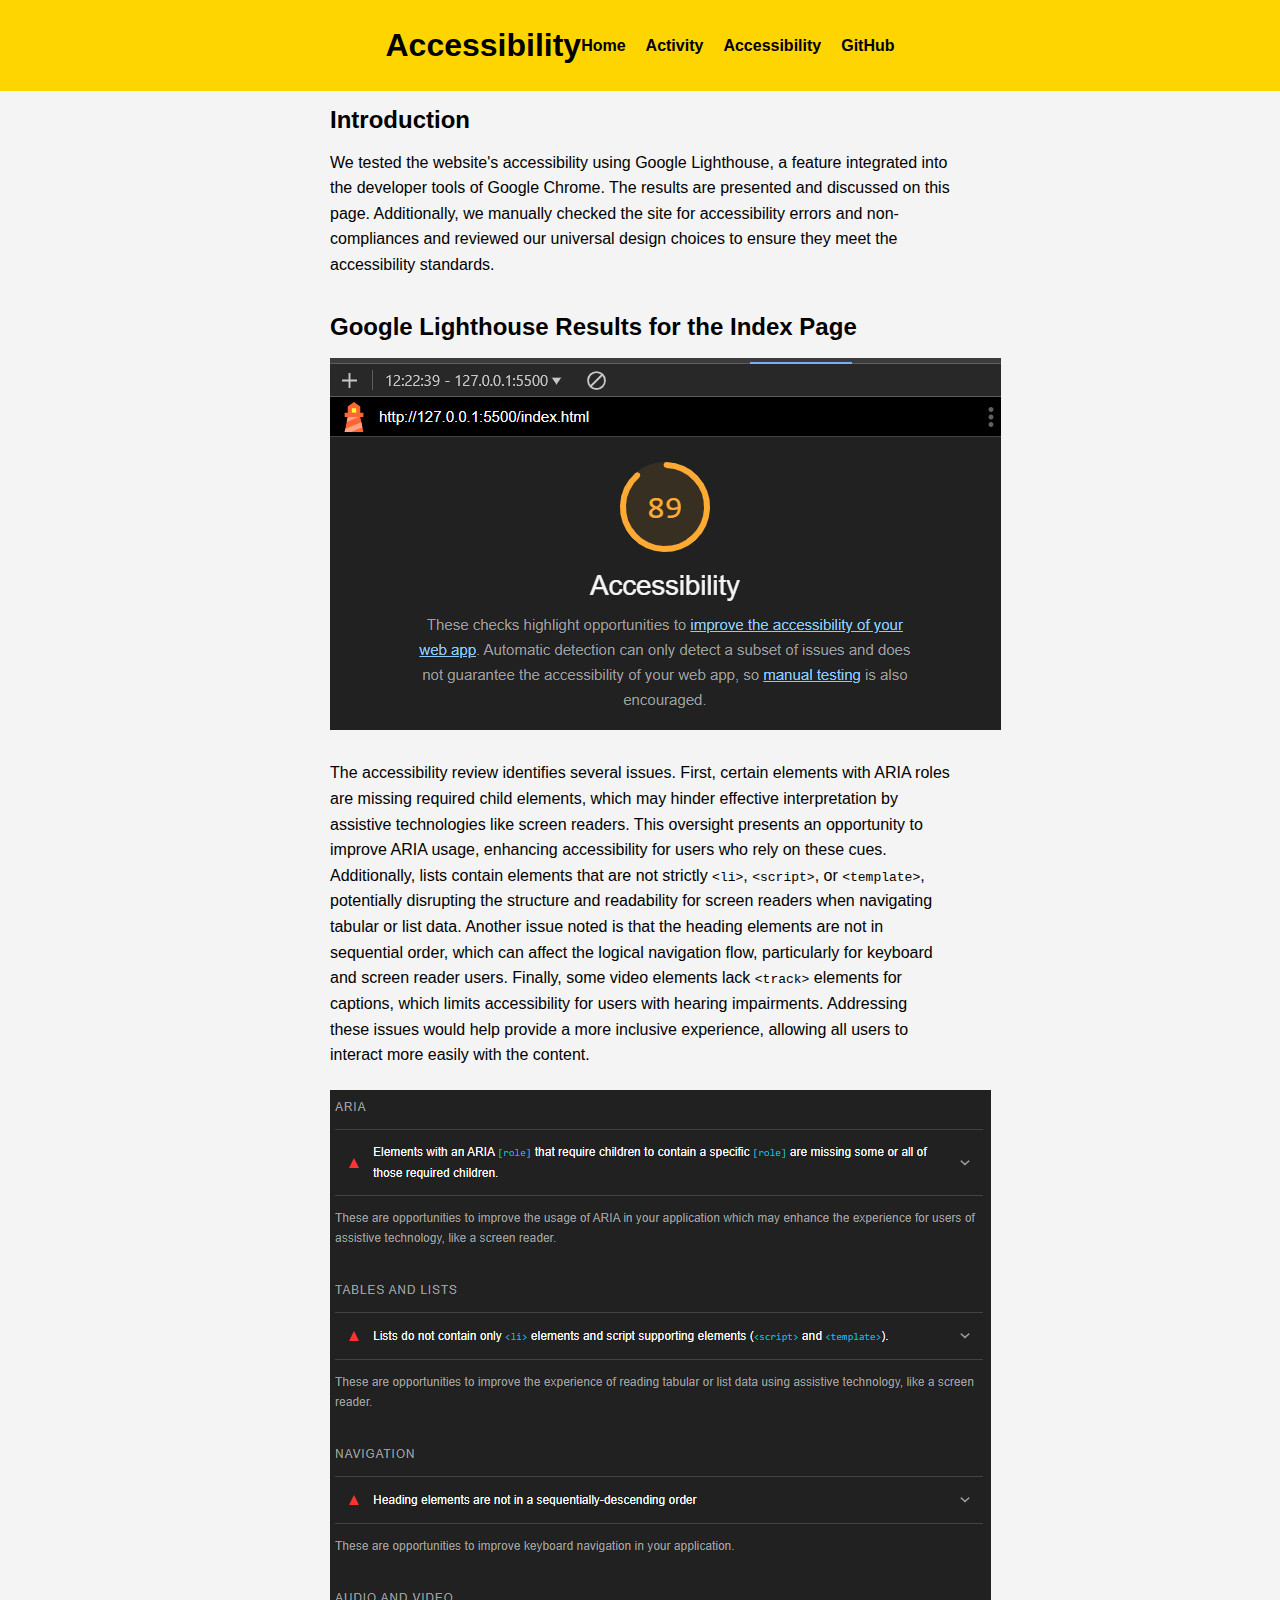
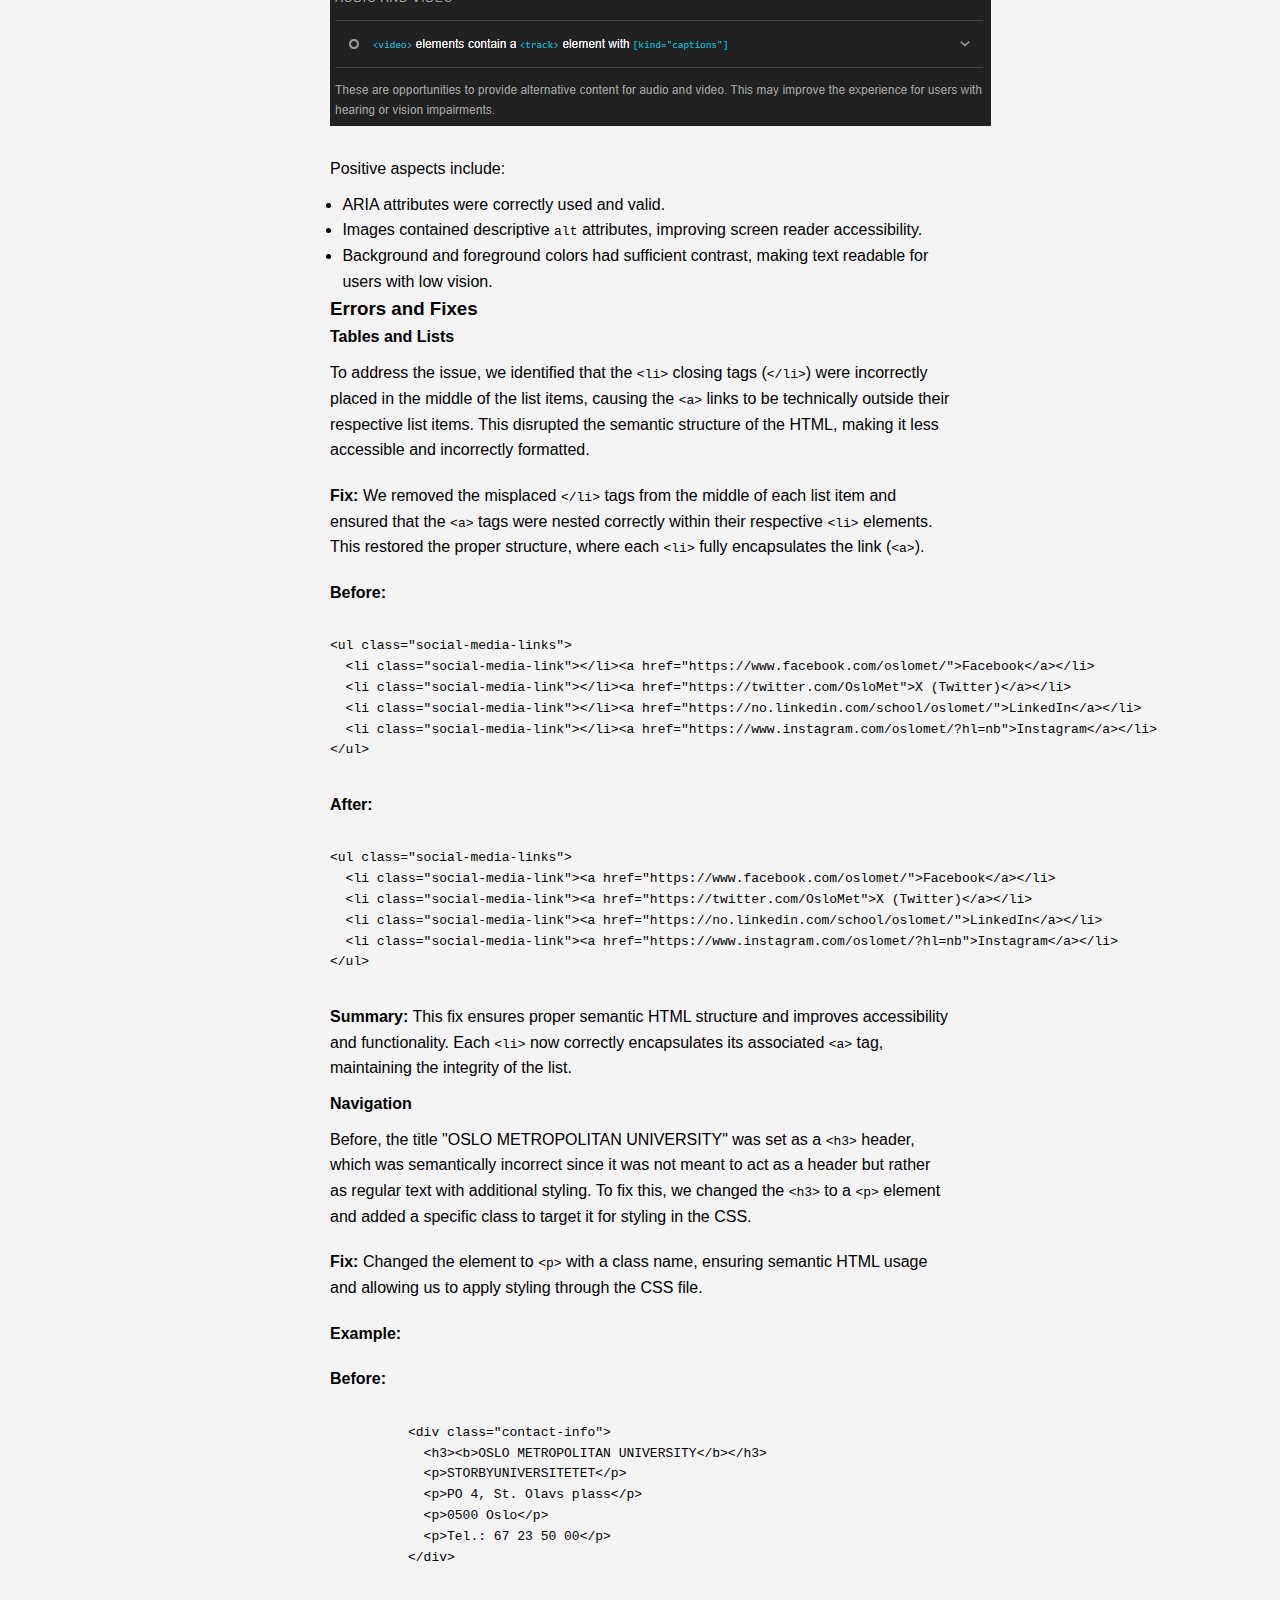
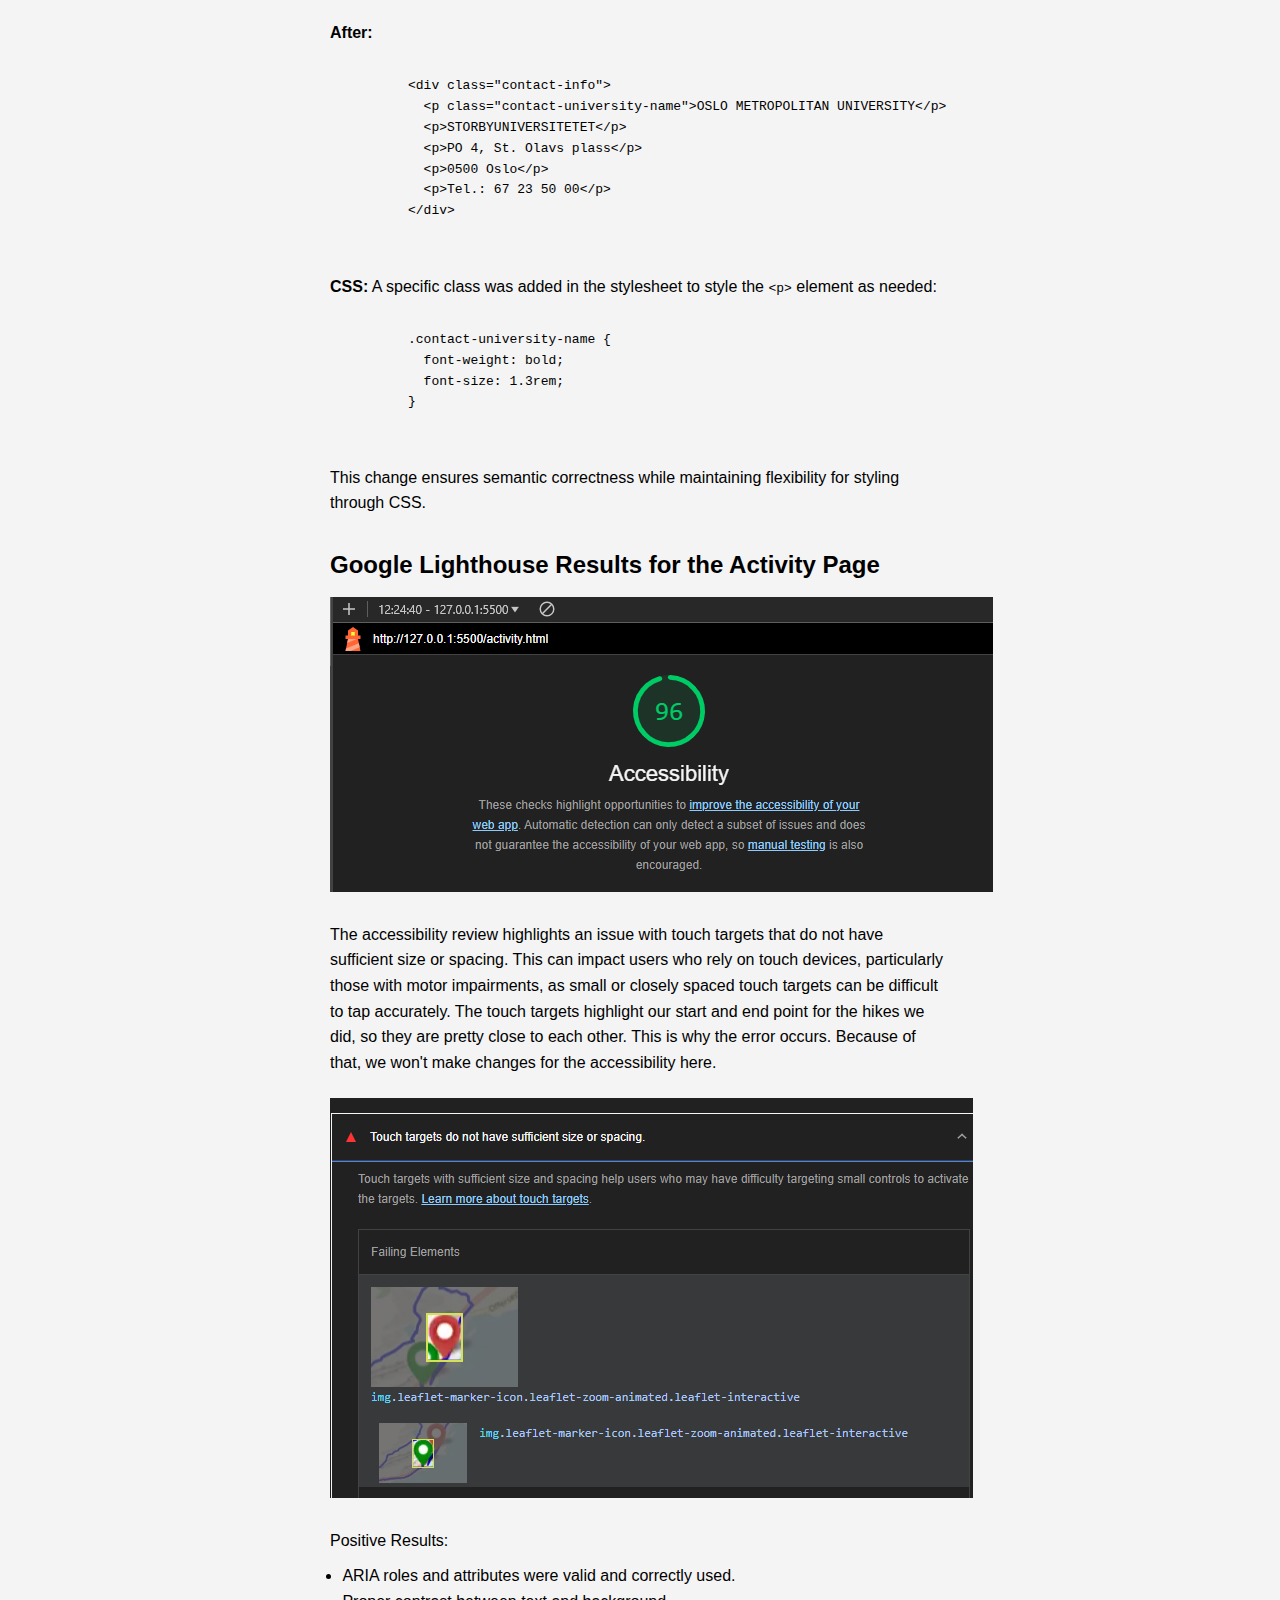
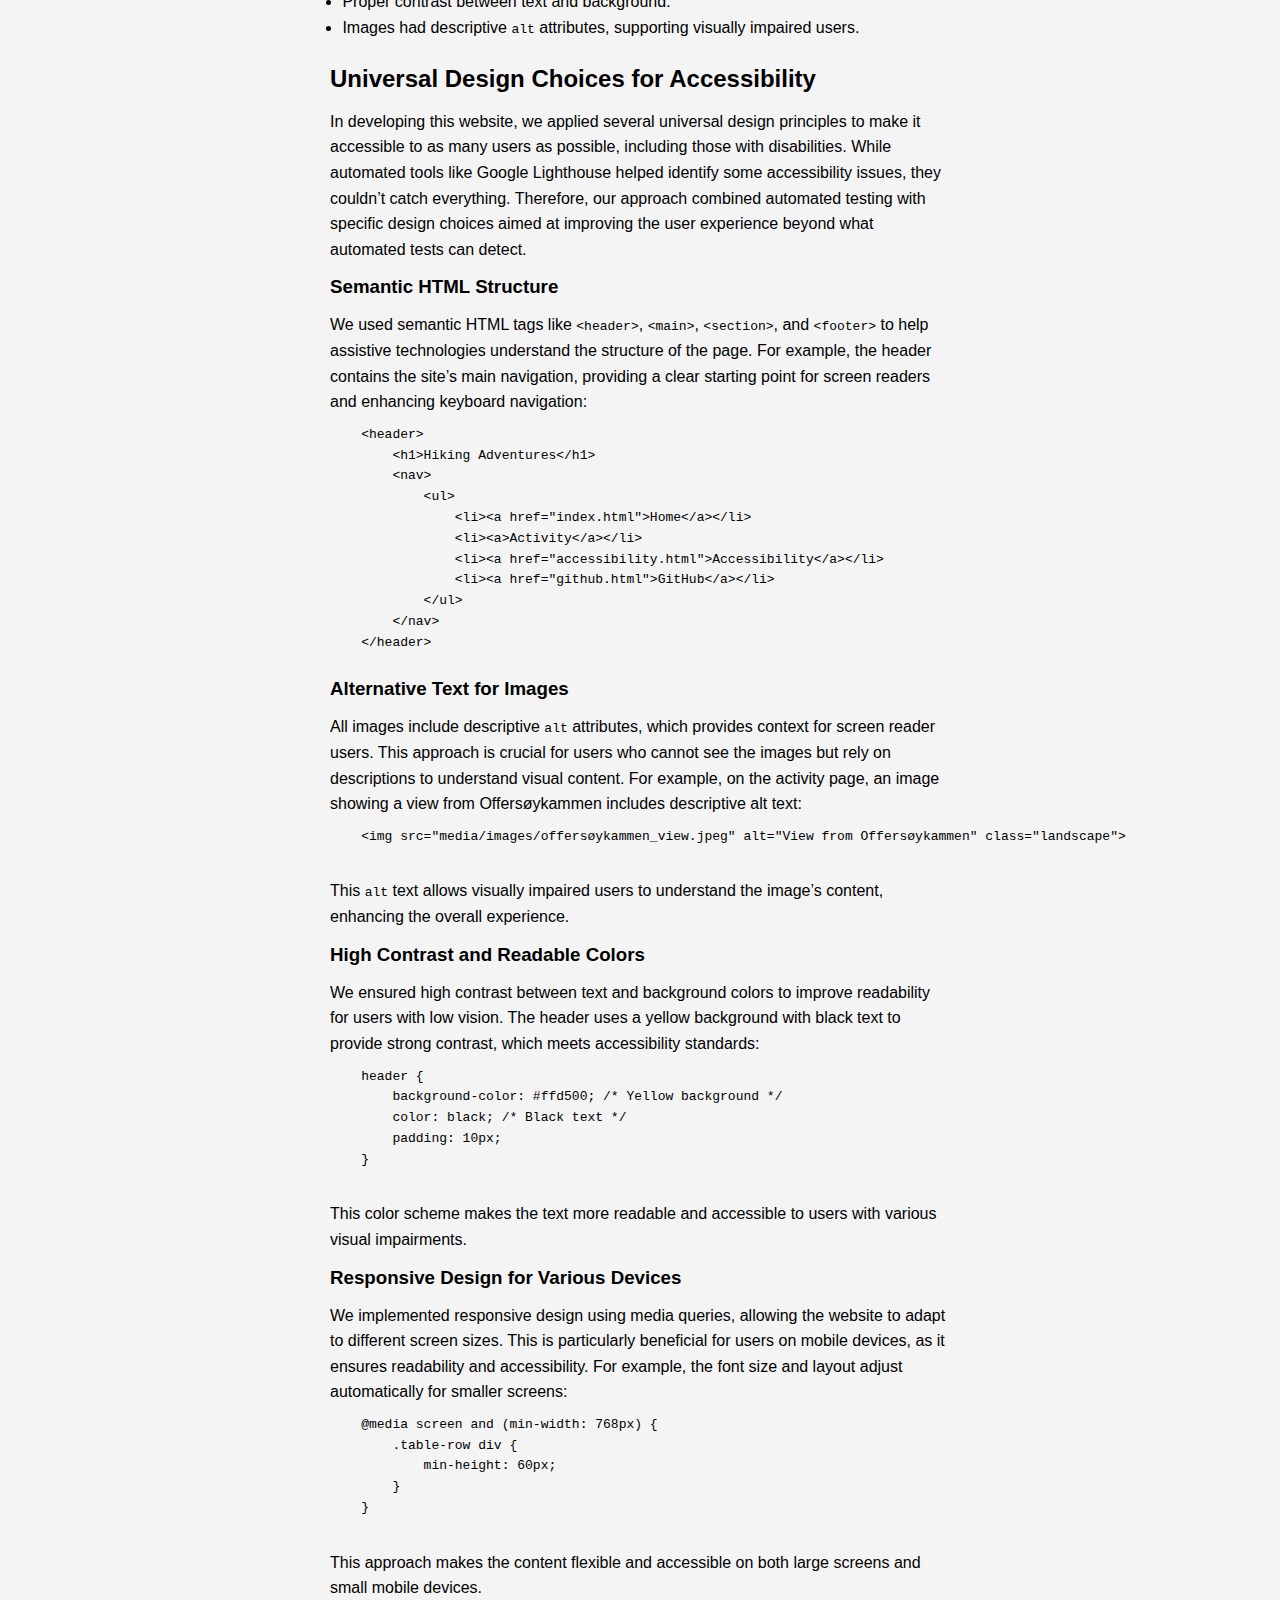
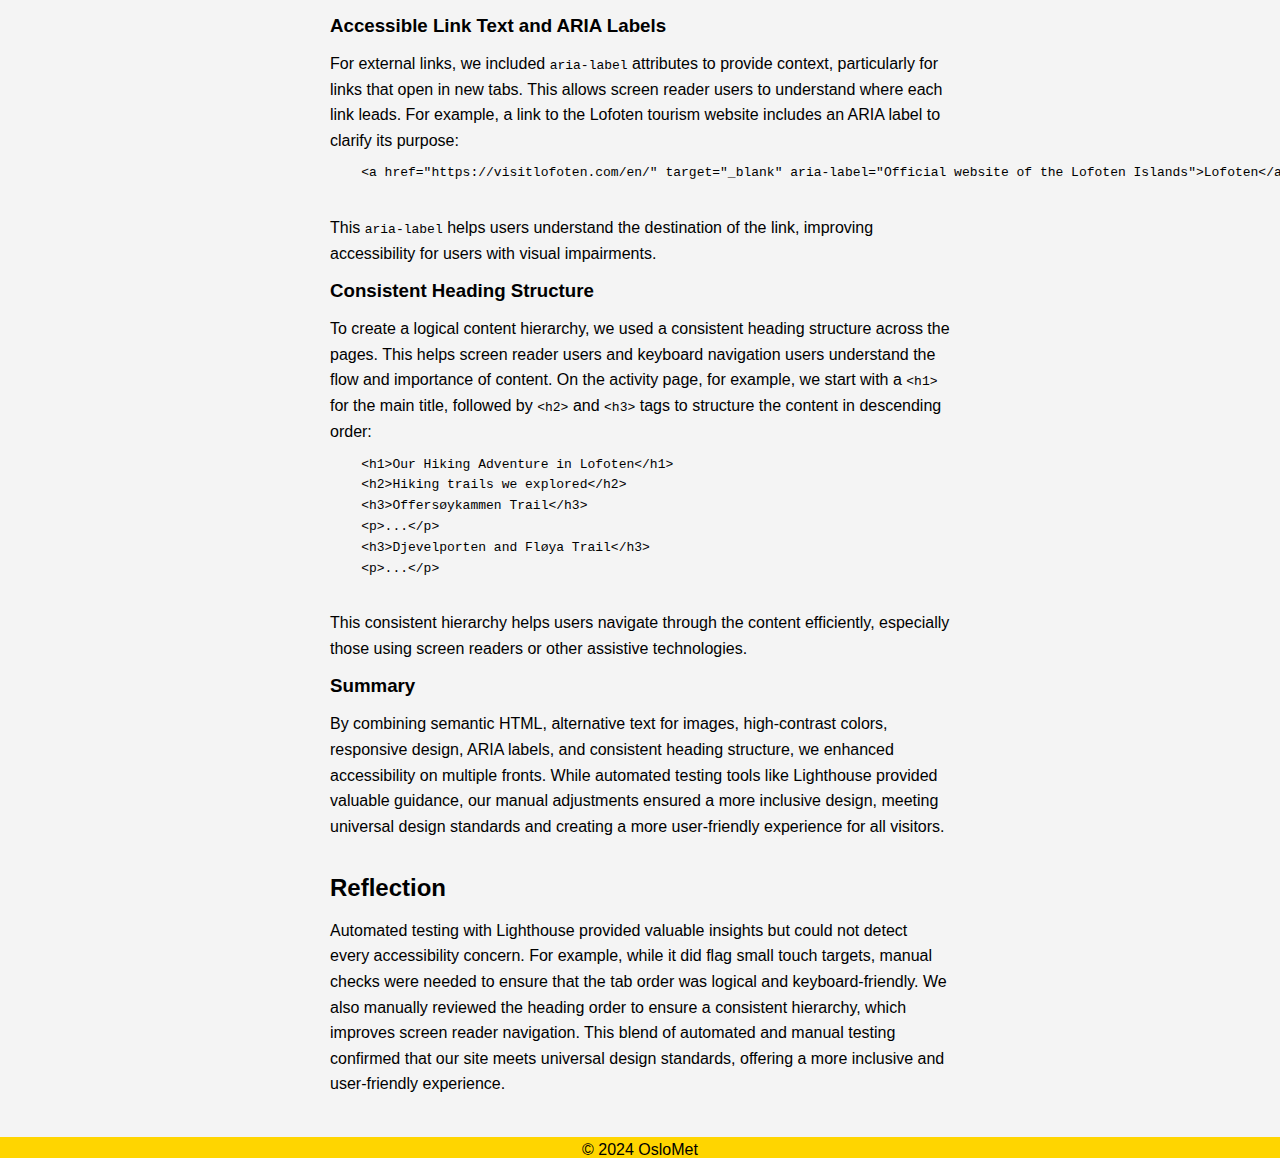
==== commit d9bd82a8: "Merge pull request #6 from ThijsRaaijmakers/Accessibility" ====
--- a/accessibility.html
+++ b/accessibility.html
@@ -1,34 +1,383 @@
 <!DOCTYPE html>
 <html lang="en">
-<head>
-    <meta charset="UTF-8">
-    <meta name="viewport" content="width=device-width, initial-scale=1.0">
+  <head>
+    <meta charset="UTF-8" />
+    <meta name="viewport" content="width=device-width, initial-scale=1.0" />
     <title>Accessibility - OsloMet</title>
-    <link rel="stylesheet" href="css/style.css">
-</head>
-<body>
+    <link rel="stylesheet" href="css/style.css" />
+  </head>
+  <body>
     <header>
-        <h1>Accessibility</h1>
-        <nav>
-            <ul>
-                <li><a href="index.html">Home</a></li>
-                <li><a href="activity.html">Activity</a></li>
-                <li><a>Accessibility</a></li>
-                <li><a href="github.html">GitHub</a></li>
-            </ul>
-        </nav>
+      <h1>Accessibility</h1>
+      <nav>
+        <ul>
+          <li><a href="index.html">Home</a></li>
+          <li><a href="activity.html">Activity</a></li>
+          <li><a>Accessibility</a></li>
+          <li><a href="github.html">GitHub</a></li>
+        </ul>
+      </nav>
     </header>
     <main>
-        <section>
-            <div>
-                <p>Test</p>
-
-
-            </div>
-        </section>
+      <!-- Introduction to the accessibility page-->
+      <div class="accessibility-page">
+        <h2>Introduction</h2>
+        <p>
+          We tested the website's accessibility using Google Lighthouse, a
+          feature integrated into the developer tools of Google Chrome. The
+          results are presented and discussed on this page. Additionally, we
+          manually checked the site for accessibility errors and non-compliances
+          and reviewed our universal design choices to ensure they meet the
+          accessibility standards.
+        </p>
+      </div>
+      <!-- Lighthouse results for the index page -->
+      <div class="accessibility-page">
+        <h2>Google Lighthouse Results for the Index Page</h2>
+        <img
+          src="media/images/accessibility_score_index.png"
+          alt="Google Lighthouse accessibility score index.html"
+        />
+
+        <p>
+          The accessibility review identifies several issues. First, certain
+          elements with ARIA roles are missing required child elements, which
+          may hinder effective interpretation by assistive technologies like
+          screen readers. This oversight presents an opportunity to improve ARIA
+          usage, enhancing accessibility for users who rely on these cues.
+          Additionally, lists contain elements that are not strictly
+          <code>&lt;li&gt;</code>, <code>&lt;script&gt;</code>, or
+          <code>&lt;template&gt;</code>, potentially disrupting the structure
+          and readability for screen readers when navigating tabular or list
+          data. Another issue noted is that the heading elements are not in
+          sequential order, which can affect the logical navigation flow,
+          particularly for keyboard and screen reader users. Finally, some video
+          elements lack <code>&lt;track&gt;</code> elements for captions, which
+          limits accessibility for users with hearing impairments. Addressing
+          these issues would help provide a more inclusive experience, allowing
+          all users to interact more easily with the content.
+        </p>
+
+        <img src="media/images/errors_index.png" alt="Errors index.html" />
+        <p>Positive aspects include:</p>
+        <ul>
+          <li>ARIA attributes were correctly used and valid.</li>
+          <li>
+            Images contained descriptive <code>alt</code> attributes, improving
+            screen reader accessibility.
+          </li>
+          <li>
+            Background and foreground colors had sufficient contrast, making
+            text readable for users with low vision.
+          </li>
+        </ul>
+        <!-- Fixes we took for the index page errors -->
+        <h3>Errors and Fixes</h3>
+        <h4>Tables and Lists</h4>
+        <p>
+          To address the issue, we identified that the
+          <code>&lt;li&gt;</code> closing tags (<code>&lt;/li&gt;</code>) were
+          incorrectly placed in the middle of the list items, causing the
+          <code>&lt;a&gt;</code> links to be technically outside their
+          respective list items. This disrupted the semantic structure of the
+          HTML, making it less accessible and incorrectly formatted.
+        </p>
+
+        <p>
+          <strong>Fix:</strong> We removed the misplaced
+          <code>&lt;/li&gt;</code> tags from the middle of each list item and
+          ensured that the <code>&lt;a&gt;</code> tags were nested correctly
+          within their respective <code>&lt;li&gt;</code> elements. This
+          restored the proper structure, where each
+          <code>&lt;li&gt;</code> fully encapsulates the link
+          (<code>&lt;a&gt;</code>).
+        </p>
+        <p><strong>Before:</strong></p>
+        <pre>
+<code>
+&lt;ul class="social-media-links"&gt;
+  &lt;li class="social-media-link"&gt;&lt;/li&gt;&lt;a href="https://www.facebook.com/oslomet/"&gt;Facebook&lt;/a&gt;&lt;/li&gt;
+  &lt;li class="social-media-link"&gt;&lt;/li&gt;&lt;a href="https://twitter.com/OsloMet"&gt;X (Twitter)&lt;/a&gt;&lt;/li&gt;
+  &lt;li class="social-media-link"&gt;&lt;/li&gt;&lt;a href="https://no.linkedin.com/school/oslomet/"&gt;LinkedIn&lt;/a&gt;&lt;/li&gt;
+  &lt;li class="social-media-link"&gt;&lt;/li&gt;&lt;a href="https://www.instagram.com/oslomet/?hl=nb"&gt;Instagram&lt;/a&gt;&lt;/li&gt;
+&lt;/ul&gt;
+</code>
+</pre>
+
+        <p><strong>After:</strong></p>
+        <pre>
+<code>
+&lt;ul class="social-media-links"&gt;
+  &lt;li class="social-media-link"&gt;&lt;a href="https://www.facebook.com/oslomet/"&gt;Facebook&lt;/a&gt;&lt;/li&gt;
+  &lt;li class="social-media-link"&gt;&lt;a href="https://twitter.com/OsloMet"&gt;X (Twitter)&lt;/a&gt;&lt;/li&gt;
+  &lt;li class="social-media-link"&gt;&lt;a href="https://no.linkedin.com/school/oslomet/"&gt;LinkedIn&lt;/a&gt;&lt;/li&gt;
+  &lt;li class="social-media-link"&gt;&lt;a href="https://www.instagram.com/oslomet/?hl=nb"&gt;Instagram&lt;/a&gt;&lt;/li&gt;
+&lt;/ul&gt;
+</code>
+</pre>
+
+        <p>
+          <strong>Summary:</strong> This fix ensures proper semantic HTML
+          structure and improves accessibility and functionality. Each
+          <code>&lt;li&gt;</code> now correctly encapsulates its associated
+          <code>&lt;a&gt;</code> tag, maintaining the integrity of the list.
+        </p>
+        <h4>Navigation</h4>
+        <p>
+          Before, the title "OSLO METROPOLITAN UNIVERSITY" was set as a
+          <code>&lt;h3&gt;</code> header, which was semantically incorrect since
+          it was not meant to act as a header but rather as regular text with
+          additional styling. To fix this, we changed the
+          <code>&lt;h3&gt;</code> to a <code>&lt;p&gt;</code> element and added
+          a specific class to target it for styling in the CSS.
+        </p>
+
+        <p>
+          <strong>Fix:</strong> Changed the element to
+          <code>&lt;p&gt;</code> with a class name, ensuring semantic HTML usage
+          and allowing us to apply styling through the CSS file.
+        </p>
+
+        <p><strong>Example:</strong></p>
+
+        <p><strong>Before:</strong></p>
+        <pre>
+          <code>
+          &lt;div class="contact-info"&gt;
+            &lt;h3&gt;&lt;b&gt;OSLO METROPOLITAN UNIVERSITY&lt;/b&gt;&lt;/h3&gt;
+            &lt;p&gt;STORBYUNIVERSITETET&lt;/p&gt;
+            &lt;p&gt;PO 4, St. Olavs plass&lt;/p&gt;
+            &lt;p&gt;0500 Oslo&lt;/p&gt;
+            &lt;p&gt;Tel.: 67 23 50 00&lt;/p&gt;
+          &lt;/div&gt;
+          </code>
+          </pre>
+
+        <p><strong>After:</strong></p>
+        <pre>
+          <code>
+          &lt;div class="contact-info"&gt;
+            &lt;p class="contact-university-name"&gt;OSLO METROPOLITAN UNIVERSITY&lt;/p&gt;
+            &lt;p&gt;STORBYUNIVERSITETET&lt;/p&gt;
+            &lt;p&gt;PO 4, St. Olavs plass&lt;/p&gt;
+            &lt;p&gt;0500 Oslo&lt;/p&gt;
+            &lt;p&gt;Tel.: 67 23 50 00&lt;/p&gt;
+          &lt;/div&gt;
+          </code>
+          </pre>
+
+        <p>
+          <strong>CSS:</strong> A specific class was added in the stylesheet to
+          style the <code>&lt;p&gt;</code> element as needed:
+        </p>
+        <pre>
+          <code>
+          .contact-university-name {
+            font-weight: bold;
+            font-size: 1.3rem;
+          }
+          </code>
+          </pre>
+
+        <p>
+          This change ensures semantic correctness while maintaining flexibility
+          for styling through CSS.
+        </p>
+      </div>
+      <!-- Lighthouse results for the activity page -->
+      <div class="accessibility-page">
+        <h2>Google Lighthouse Results for the Activity Page</h2>
+        <img
+          src="media/images/accessibility_score_activity.png"
+          alt="Google Lighthouse accessibility score activity.html"
+        />
+
+        <p>
+          The accessibility review highlights an issue with touch targets that
+          do not have sufficient size or spacing. This can impact users who rely
+          on touch devices, particularly those with motor impairments, as small
+          or closely spaced touch targets can be difficult to tap accurately.
+          The touch targets highlight our start and end point for the hikes we
+          did, so they are pretty close to each other. This is why the error
+          occurs. Because of that, we won't make changes for the accessibility
+          here.
+        </p>
+
+        <img
+          src="media/images/errors_activity.png"
+          alt="Errors activity.html"
+        />
+        <p>Positive Results:</p>
+        <ul>
+          <li>ARIA roles and attributes were valid and correctly used.</li>
+          <li>Proper contrast between text and background.</li>
+          <li>
+            Images had descriptive <code>alt</code> attributes, supporting
+            visually impaired users.
+          </li>
+        </ul>
+      </div>
+
+      <!-- Universal design explanation -->
+      <div class="accessibility-page">
+        <h2>Universal Design Choices for Accessibility</h2>
+        <p>
+          In developing this website, we applied several universal design
+          principles to make it accessible to as many users as possible,
+          including those with disabilities. While automated tools like Google
+          Lighthouse helped identify some accessibility issues, they couldn’t
+          catch everything. Therefore, our approach combined automated testing
+          with specific design choices aimed at improving the user experience
+          beyond what automated tests can detect.
+        </p>
+
+        <h3>Semantic HTML Structure</h3>
+        <p>
+          We used semantic HTML tags like <code>&lt;header&gt;</code>,
+          <code>&lt;main&gt;</code>, <code>&lt;section&gt;</code>, and
+          <code>&lt;footer&gt;</code> to help assistive technologies understand
+          the structure of the page. For example, the header contains the site’s
+          main navigation, providing a clear starting point for screen readers
+          and enhancing keyboard navigation:
+        </p>
+        <pre>
+    &lt;header&gt;
+        &lt;h1&gt;Hiking Adventures&lt;/h1&gt;
+        &lt;nav&gt;
+            &lt;ul&gt;
+                &lt;li&gt;&lt;a href="index.html"&gt;Home&lt;/a&gt;&lt;/li&gt;
+                &lt;li&gt;&lt;a&gt;Activity&lt;/a&gt;&lt;/li&gt;
+                &lt;li&gt;&lt;a href="accessibility.html"&gt;Accessibility&lt;/a&gt;&lt;/li&gt;
+                &lt;li&gt;&lt;a href="github.html"&gt;GitHub&lt;/a&gt;&lt;/li&gt;
+            &lt;/ul&gt;
+        &lt;/nav&gt;
+    &lt;/header&gt;
+        </pre>
+
+        <h3>Alternative Text for Images</h3>
+        <p>
+          All images include descriptive <code>alt</code> attributes, which
+          provides context for screen reader users. This approach is crucial for
+          users who cannot see the images but rely on descriptions to understand
+          visual content. For example, on the activity page, an image showing a
+          view from Offersøykammen includes descriptive alt text:
+        </p>
+        <pre>
+    &lt;img src="media/images/offersøykammen_view.jpeg" alt="View from Offersøykammen" class="landscape"&gt;
+        </pre>
+        <p>
+          This <code>alt</code> text allows visually impaired users to
+          understand the image’s content, enhancing the overall experience.
+        </p>
+
+        <h3>High Contrast and Readable Colors</h3>
+        <p>
+          We ensured high contrast between text and background colors to improve
+          readability for users with low vision. The header uses a yellow
+          background with black text to provide strong contrast, which meets
+          accessibility standards:
+        </p>
+        <pre>
+    header {
+        background-color: #ffd500; /* Yellow background */
+        color: black; /* Black text */
+        padding: 10px;
+    }
+        </pre>
+        <p>
+          This color scheme makes the text more readable and accessible to users
+          with various visual impairments.
+        </p>
+
+        <h3>Responsive Design for Various Devices</h3>
+        <p>
+          We implemented responsive design using media queries, allowing the
+          website to adapt to different screen sizes. This is particularly
+          beneficial for users on mobile devices, as it ensures readability and
+          accessibility. For example, the font size and layout adjust
+          automatically for smaller screens:
+        </p>
+        <pre>
+    @media screen and (min-width: 768px) {
+        .table-row div {
+            min-height: 60px; 
+        }
+    }
+        </pre>
+        <p>
+          This approach makes the content flexible and accessible on both large
+          screens and small mobile devices.
+        </p>
+
+        <h3>Accessible Link Text and ARIA Labels</h3>
+        <p>
+          For external links, we included <code>aria-label</code> attributes to
+          provide context, particularly for links that open in new tabs. This
+          allows screen reader users to understand where each link leads. For
+          example, a link to the Lofoten tourism website includes an ARIA label
+          to clarify its purpose:
+        </p>
+        <pre>
+    &lt;a href="https://visitlofoten.com/en/" target="_blank" aria-label="Official website of the Lofoten Islands"&gt;Lofoten&lt;/a&gt;
+        </pre>
+        <p>
+          This <code>aria-label</code> helps users understand the destination of
+          the link, improving accessibility for users with visual impairments.
+        </p>
+
+        <h3>Consistent Heading Structure</h3>
+        <p>
+          To create a logical content hierarchy, we used a consistent heading
+          structure across the pages. This helps screen reader users and
+          keyboard navigation users understand the flow and importance of
+          content. On the activity page, for example, we start with a
+          <code>&lt;h1&gt;</code> for the main title, followed by
+          <code>&lt;h2&gt;</code> and <code>&lt;h3&gt;</code> tags to structure
+          the content in descending order:
+        </p>
+        <pre>
+    &lt;h1&gt;Our Hiking Adventure in Lofoten&lt;/h1&gt;
+    &lt;h2&gt;Hiking trails we explored&lt;/h2&gt;
+    &lt;h3&gt;Offersøykammen Trail&lt;/h3&gt;
+    &lt;p&gt;...&lt;/p&gt;
+    &lt;h3&gt;Djevelporten and Fløya Trail&lt;/h3&gt;
+    &lt;p&gt;...&lt;/p&gt;
+        </pre>
+        <p>
+          This consistent hierarchy helps users navigate through the content
+          efficiently, especially those using screen readers or other assistive
+          technologies.
+        </p>
+
+        <h3>Summary</h3>
+        <p>
+          By combining semantic HTML, alternative text for images, high-contrast
+          colors, responsive design, ARIA labels, and consistent heading
+          structure, we enhanced accessibility on multiple fronts. While
+          automated testing tools like Lighthouse provided valuable guidance,
+          our manual adjustments ensured a more inclusive design, meeting
+          universal design standards and creating a more user-friendly
+          experience for all visitors.
+        </p>
+      </div>
+
+      <!-- Reflection -->
+      <div class="accessibility-page">
+        <h2>Reflection</h2>
+        <p>
+          Automated testing with Lighthouse provided valuable insights but could
+          not detect every accessibility concern. For example, while it did flag
+          small touch targets, manual checks were needed to ensure that the tab
+          order was logical and keyboard-friendly. We also manually reviewed the
+          heading order to ensure a consistent hierarchy, which improves screen
+          reader navigation. This blend of automated and manual testing
+          confirmed that our site meets universal design standards, offering a
+          more inclusive and user-friendly experience.
+        </p>
+      </div>
     </main>
     <footer>
-        <p>&copy; 2024 OsloMet</p>
+      <p>&copy; 2024 OsloMet</p>
     </footer>
-</body>
-</html>+  </body>
+</html>
--- a/css/style.css
+++ b/css/style.css
@@ -146,6 +146,11 @@
     text-align: left;
 }
 
+.contact-university-name {
+    font-weight: bold;
+    font-size: 1.3rem;
+}
+
 .footer-links {
     list-style-type: none;
     text-align: left;
@@ -187,9 +192,9 @@
 
 /* EXPLAINN THIS MORE IN NORMAL TERMS AND WHY AND HOW -- STAN */
 div[role="rowgroup"], .table-row {
-    display: contents; /* Essentially makes it so the div doesn't exist visually */
-}
-/* Visual styling of an actual table-row */
+    display: contents; /* Allow each item to be part of the main grid */
+}
+
 .table-row div {
     padding: 4px;
     border-color: black;
@@ -199,7 +204,7 @@
     font-weight: normal;
     min-height: 90px;
 }
-/* The text inside the tables */
+
 .table-row div p {
     font-size: 1em; /* Adjust to desired size */
     font-weight: normal; /* Override any bold inherited from h4 or h5 */
@@ -388,9 +393,34 @@
     overflow: hidden;
 }
 
-
-
-
-
-
-
+.accessibility-page {
+
+    padding: 10px 0;
+    padding-left: 25%;
+    padding-right: 25%;
+    text-align: left;
+    width: 100%;
+    display: block;
+
+}
+
+.accessibility-page p {
+
+    padding: 10px 0;
+
+}
+
+.accessibility-page ul {
+
+    padding-left: 2%;
+
+}
+
+.accessibility-page img {
+
+    padding-top: 2%;
+    padding-bottom: 2%;
+
+}
+
+
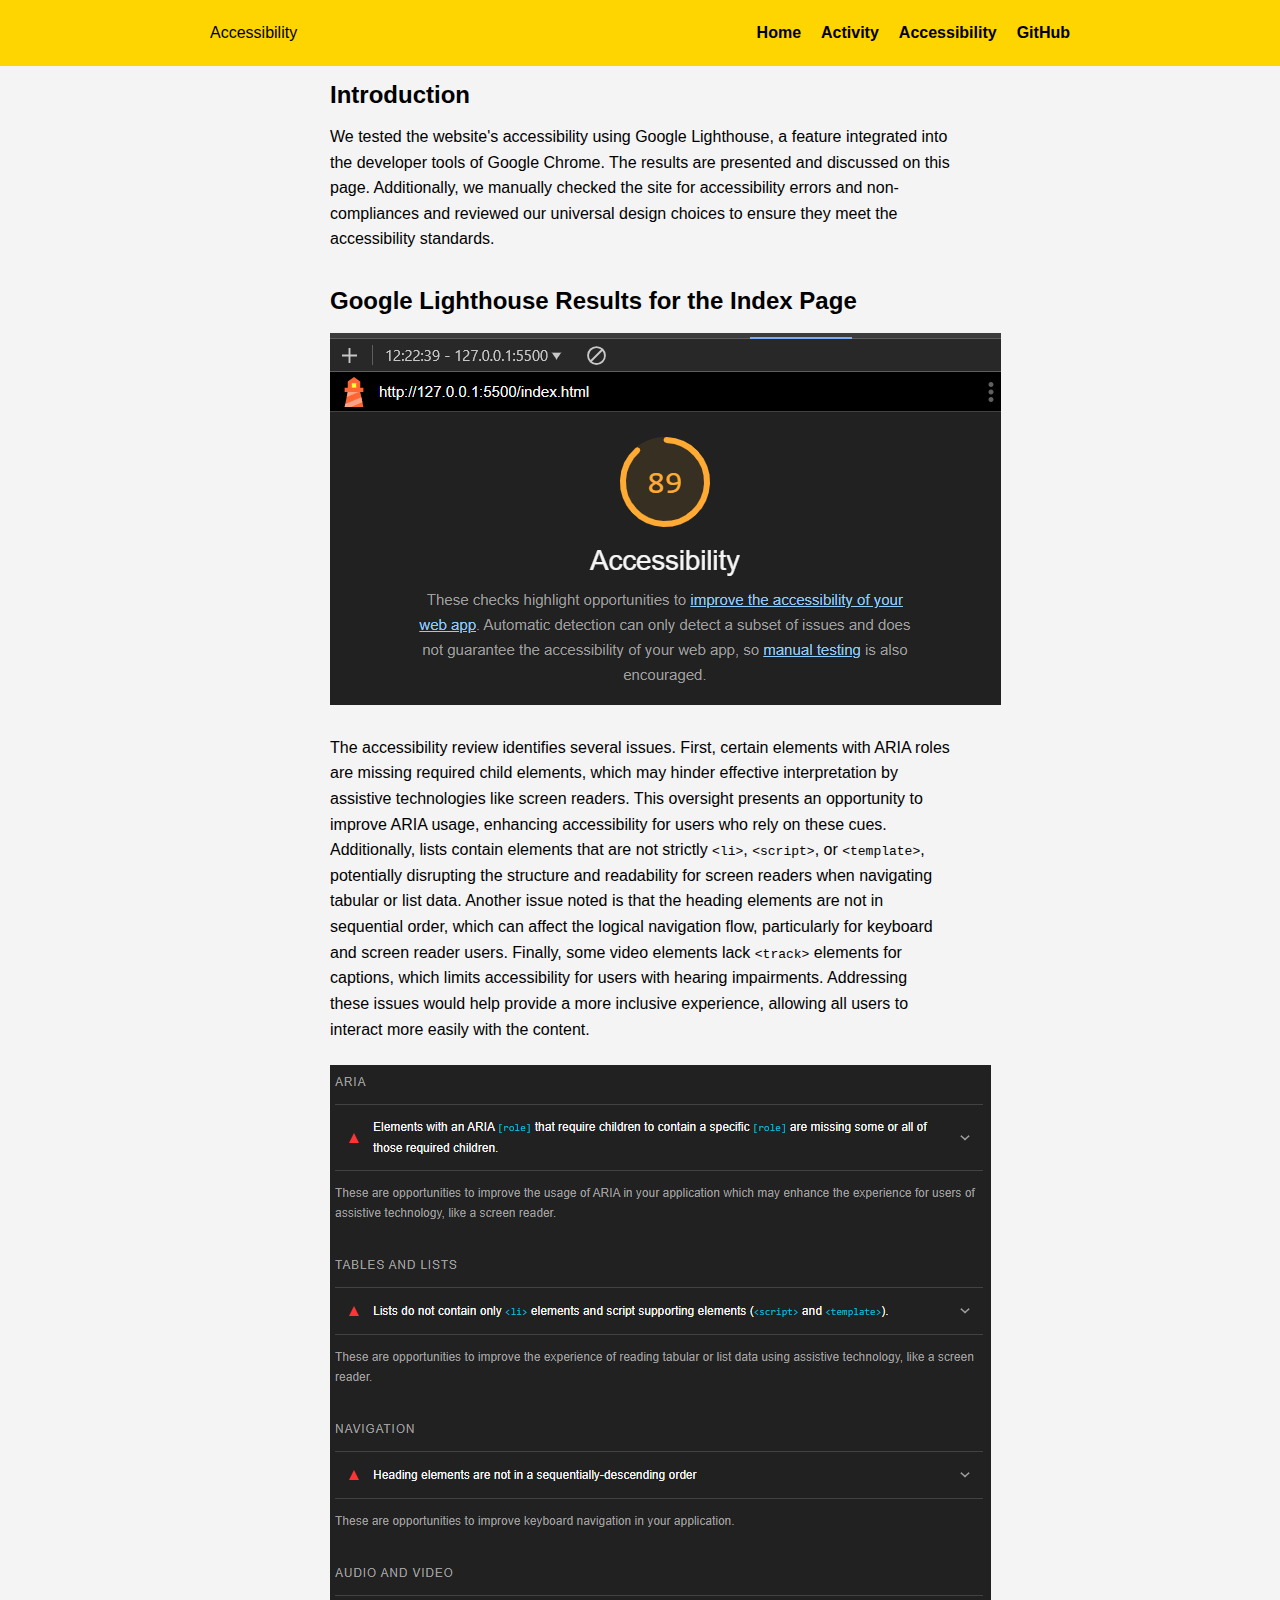
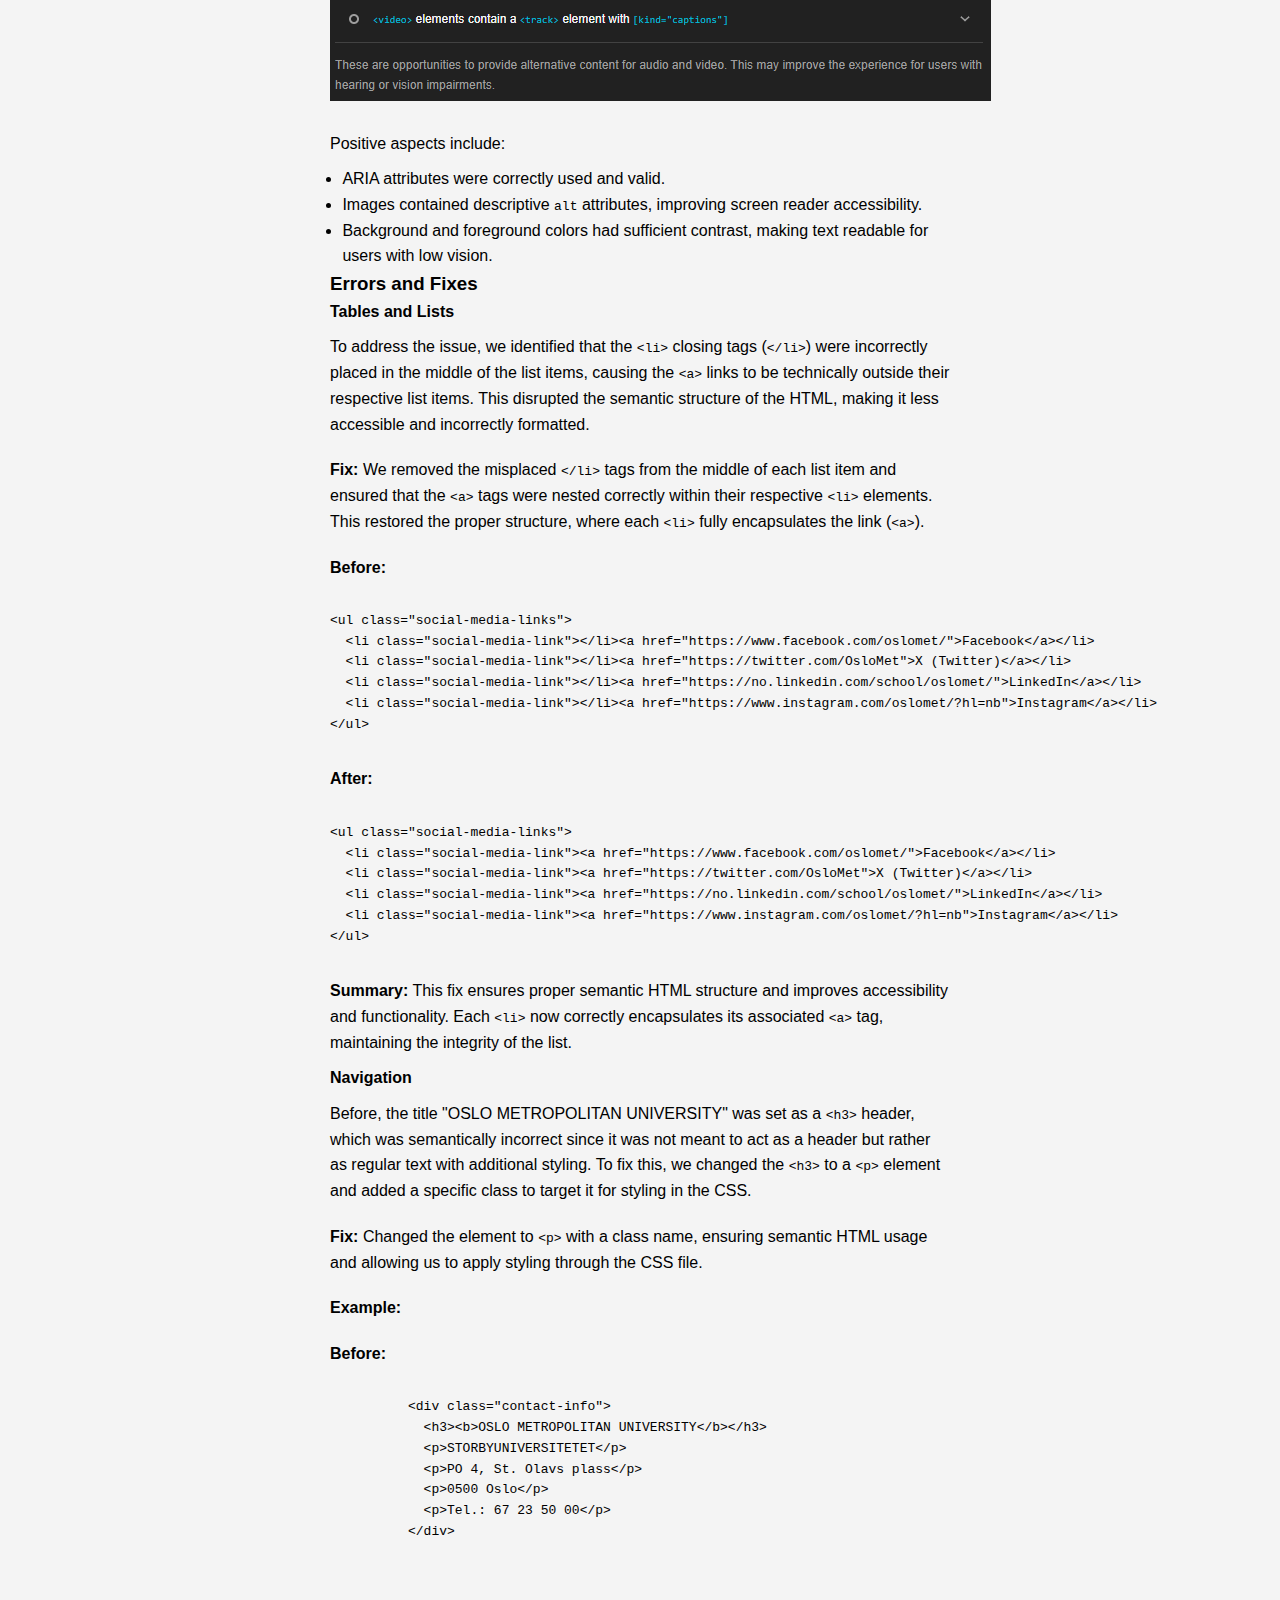
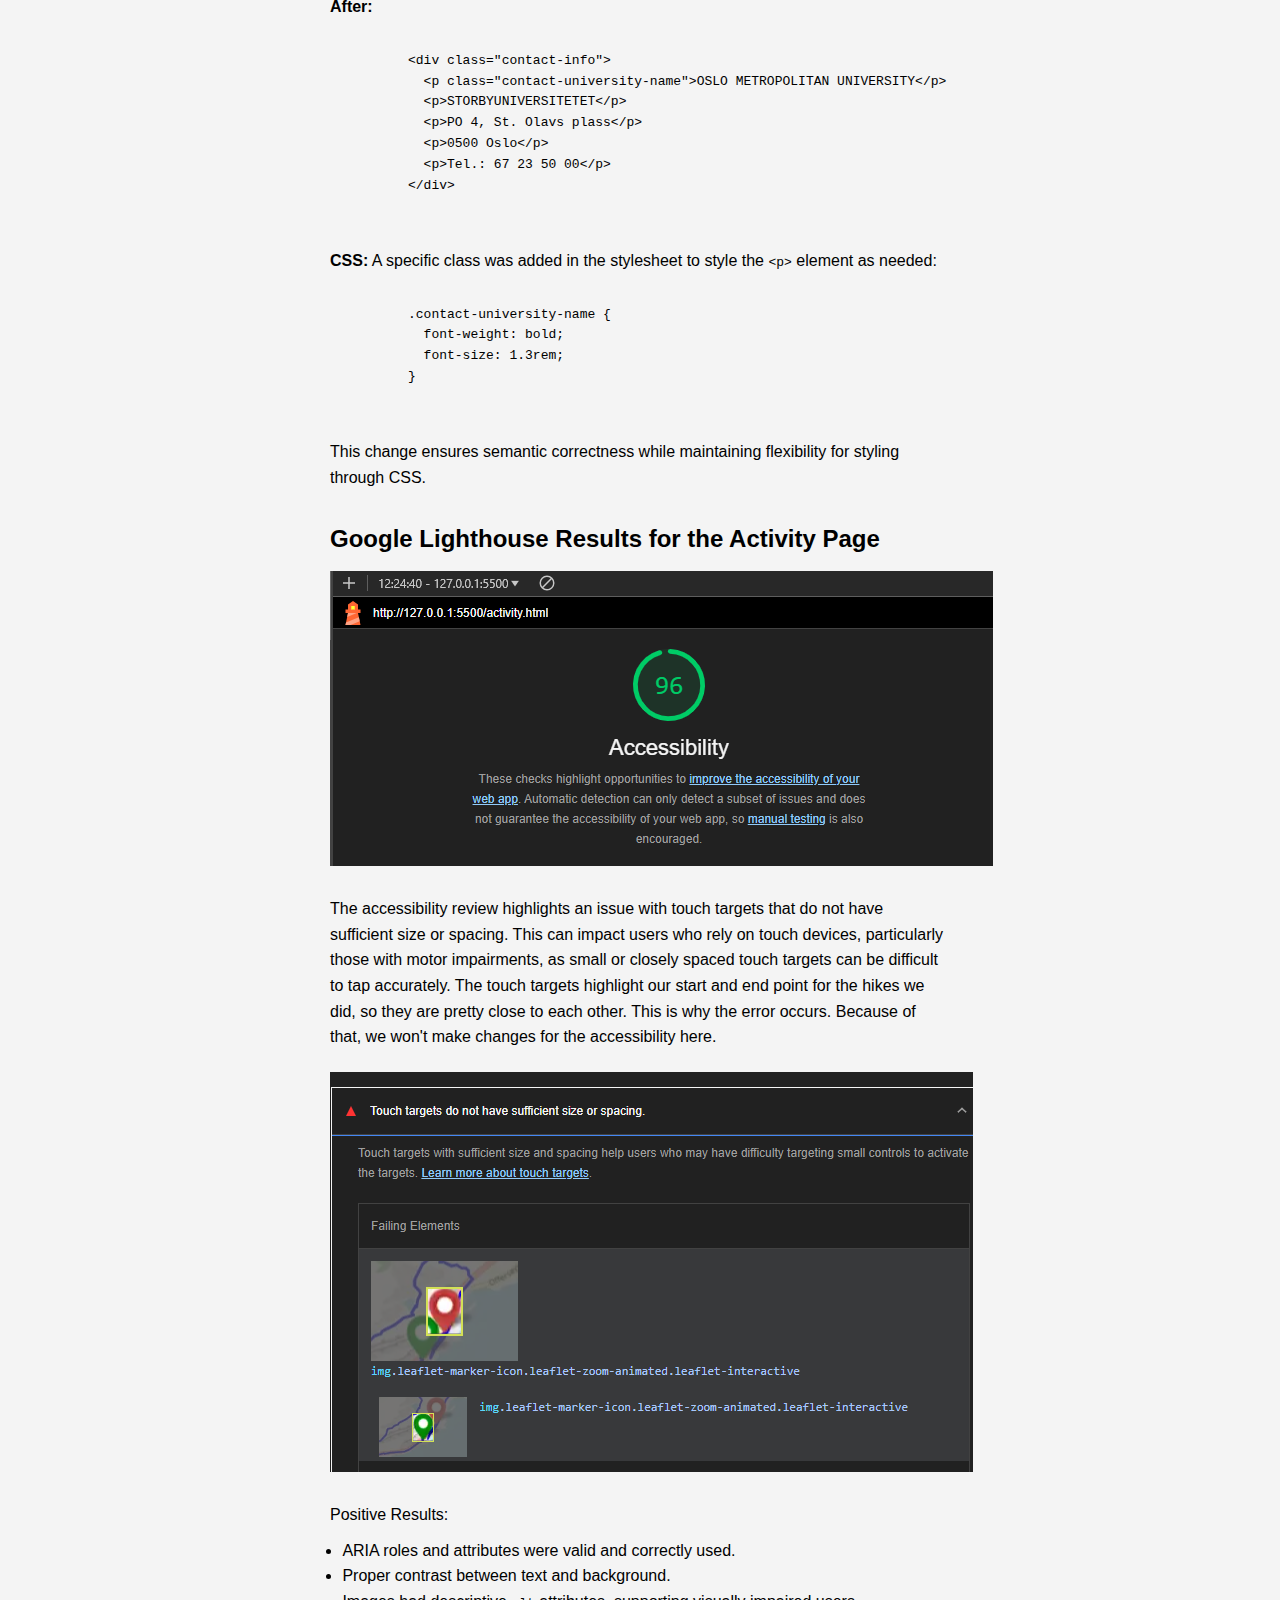
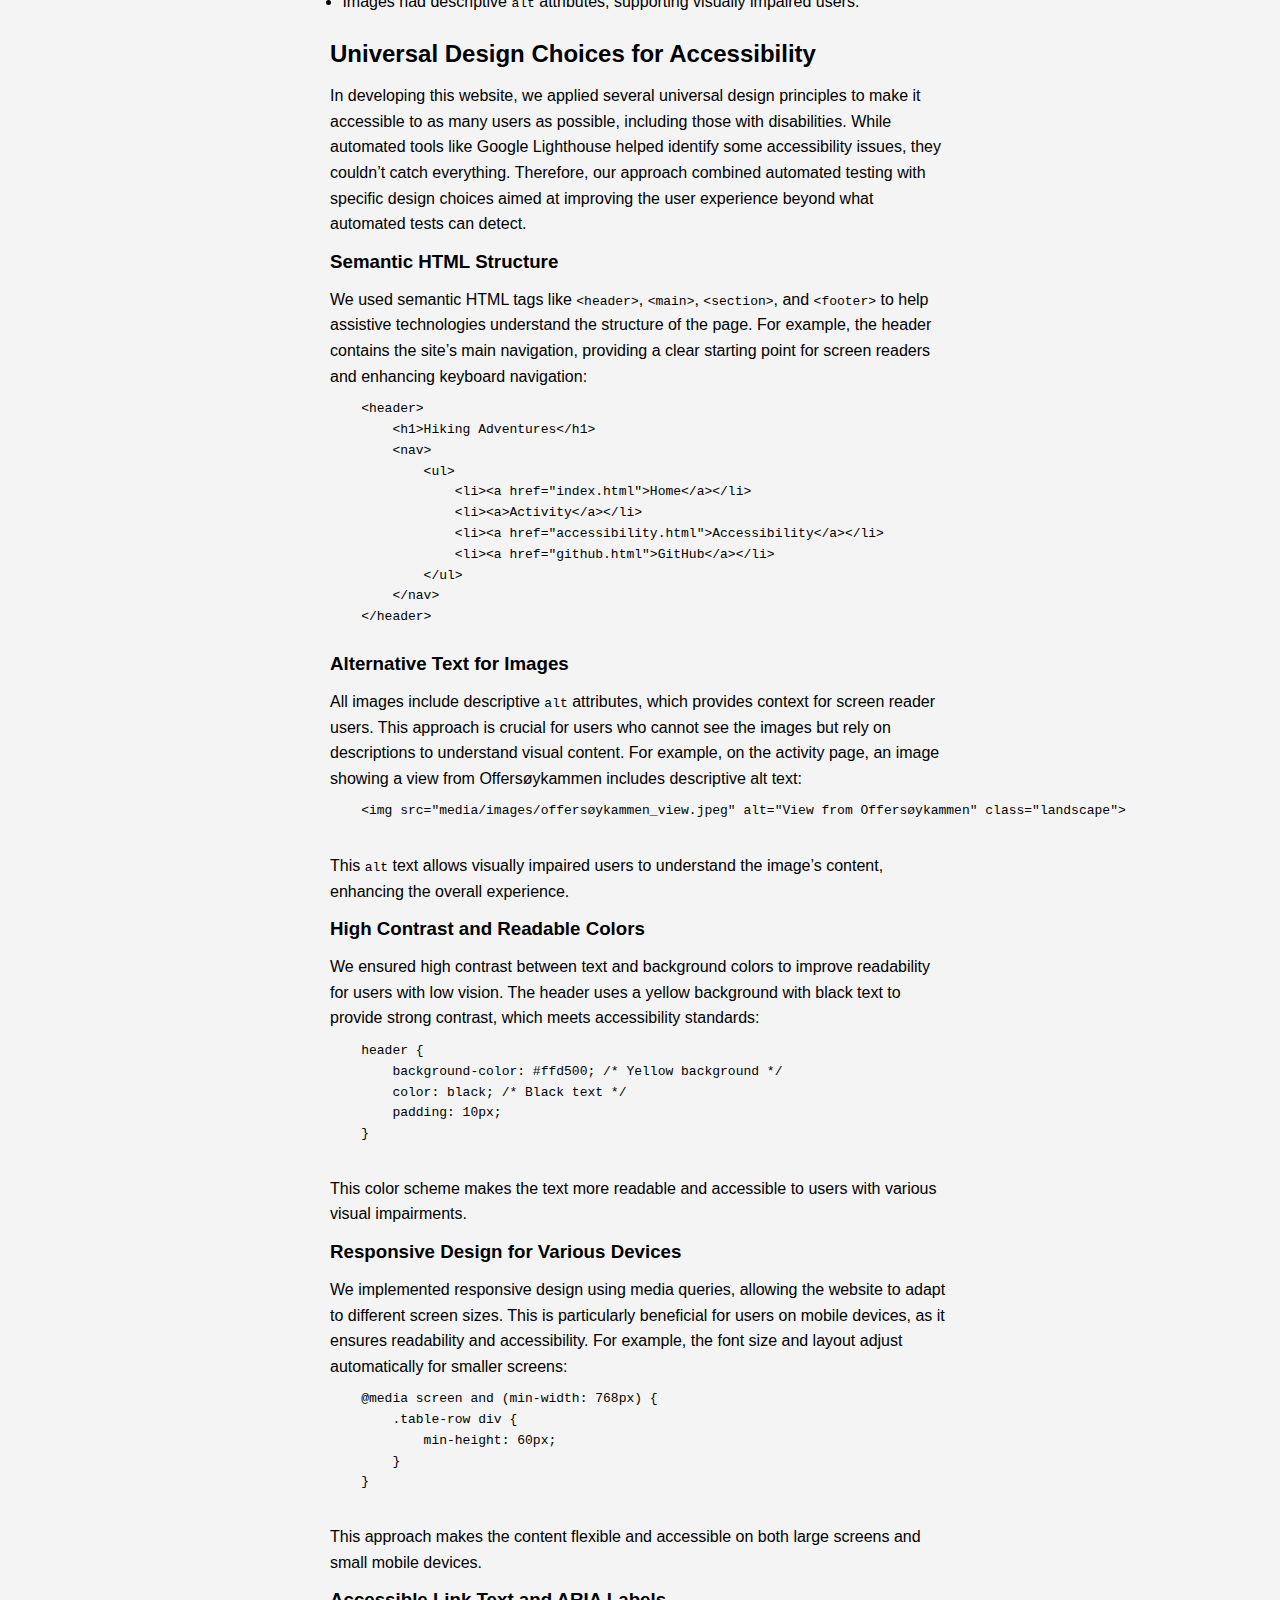
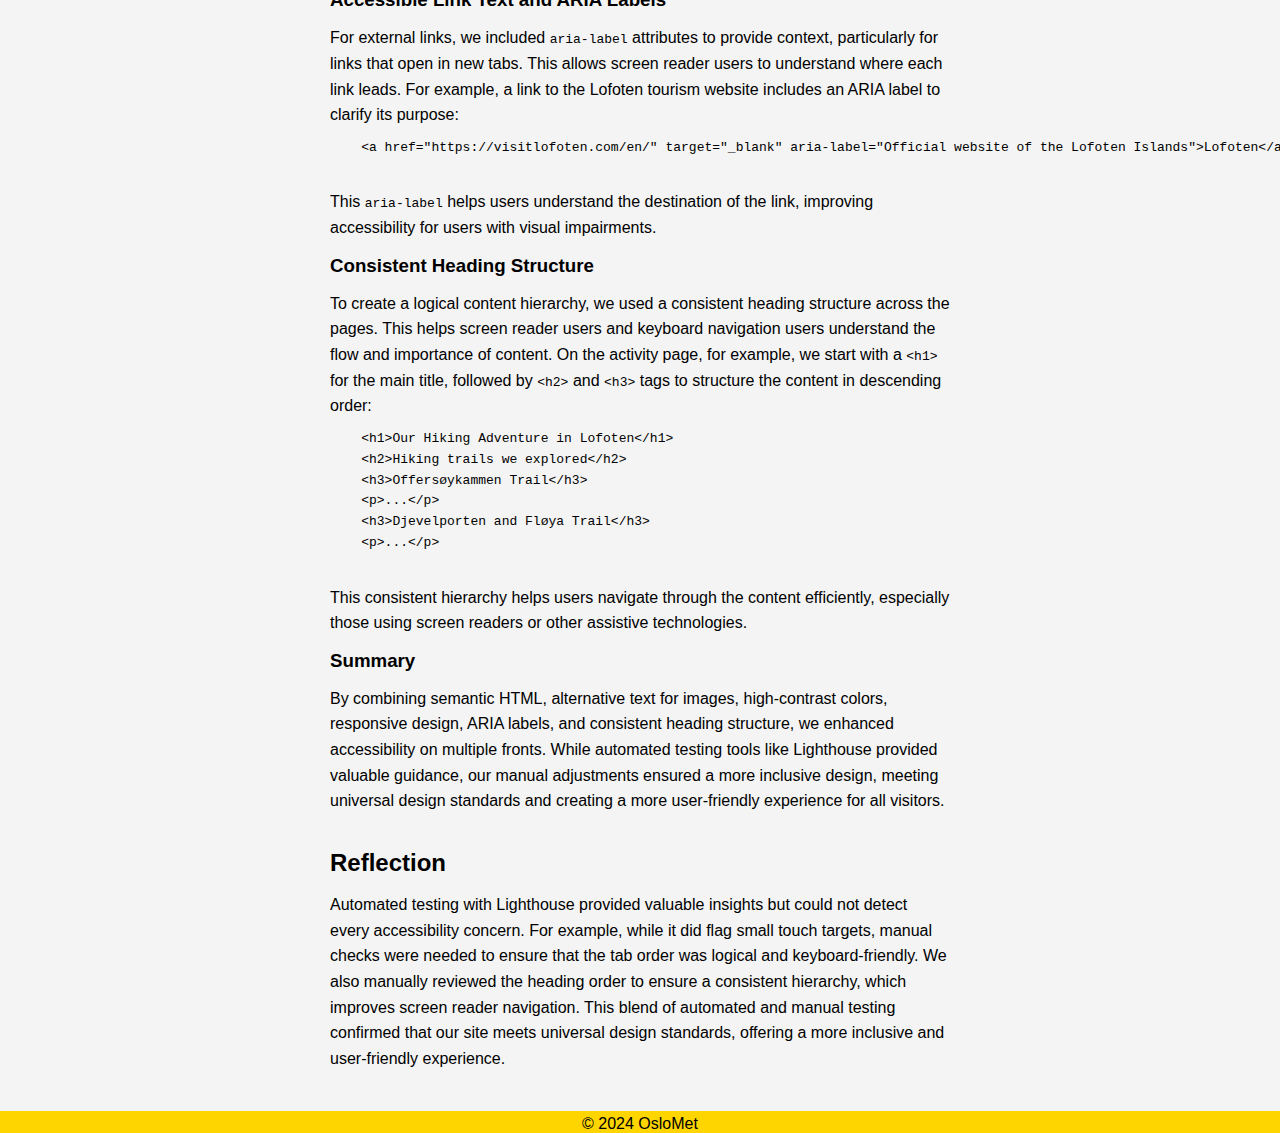
==== commit 27671e03: "Made navbar consistent for all pages" ====
--- a/accessibility.html
+++ b/accessibility.html
@@ -6,17 +6,20 @@
     <title>Accessibility - OsloMet</title>
     <link rel="stylesheet" href="css/style.css" />
   </head>
+  
   <body>
     <header>
-      <h1>Accessibility</h1>
-      <nav>
-        <ul>
-          <li><a href="index.html">Home</a></li>
-          <li><a href="activity.html">Activity</a></li>
-          <li><a>Accessibility</a></li>
-          <li><a href="github.html">GitHub</a></li>
-        </ul>
-      </nav>
+      <div>
+        <p>Accessibility</p>
+        <nav>
+          <ul>
+            <li><a href="index.html">Home</a></li>
+            <li><a href="activity.html">Activity</a></li>
+            <li><a>Accessibility</a></li>
+            <li><a href="github.html">GitHub</a></li>
+          </ul>
+        </nav>
+      </div>
     </header>
     <main>
       <!-- Introduction to the accessibility page-->
--- a/css/style.css
+++ b/css/style.css
@@ -192,9 +192,9 @@
 
 /* EXPLAINN THIS MORE IN NORMAL TERMS AND WHY AND HOW -- STAN */
 div[role="rowgroup"], .table-row {
-    display: contents; /* Allow each item to be part of the main grid */
-}
-
+    display: contents; /* Essentially makes it so the div doesn't exist visually */
+}
+/* Visual styling of an actual table-row */
 .table-row div {
     padding: 4px;
     border-color: black;
@@ -204,7 +204,7 @@
     font-weight: normal;
     min-height: 90px;
 }
-
+/* The text inside the tables */
 .table-row div p {
     font-size: 1em; /* Adjust to desired size */
     font-weight: normal; /* Override any bold inherited from h4 or h5 */
@@ -240,24 +240,6 @@
     flex-direction: column;
 }
 
-.student-stories {
-    width: 100vw; /* Full viewport width */
-    max-width: none; /* Remove any max-width constraint */
-    margin-left: calc(50% - 50vw); /* Center the section by offsetting half the viewport width */
-    padding: 20px;
-}
-
-.story-block {
-    width: 100%; /* Full width of the parent container */
-    max-width: 1200px; /* Or a different max-width you prefer */
-    margin: 0 auto; /* Center it */
-    display: flex;
-    gap: 20px;
-    align-items: center;
-    background-color: #ffd500;
-    border-radius: 8px;
-}
-
 .story-content {
     background-color: #ffd500;
     color: #000;
@@ -267,12 +249,6 @@
     flex-direction: column;
     justify-content: center;
     max-width: 600px;
-    border-radius: 5px;
-}
-
-.story-image {
-    width: 600px;
-    height: 300px;
     border-radius: 5px;
 }
 
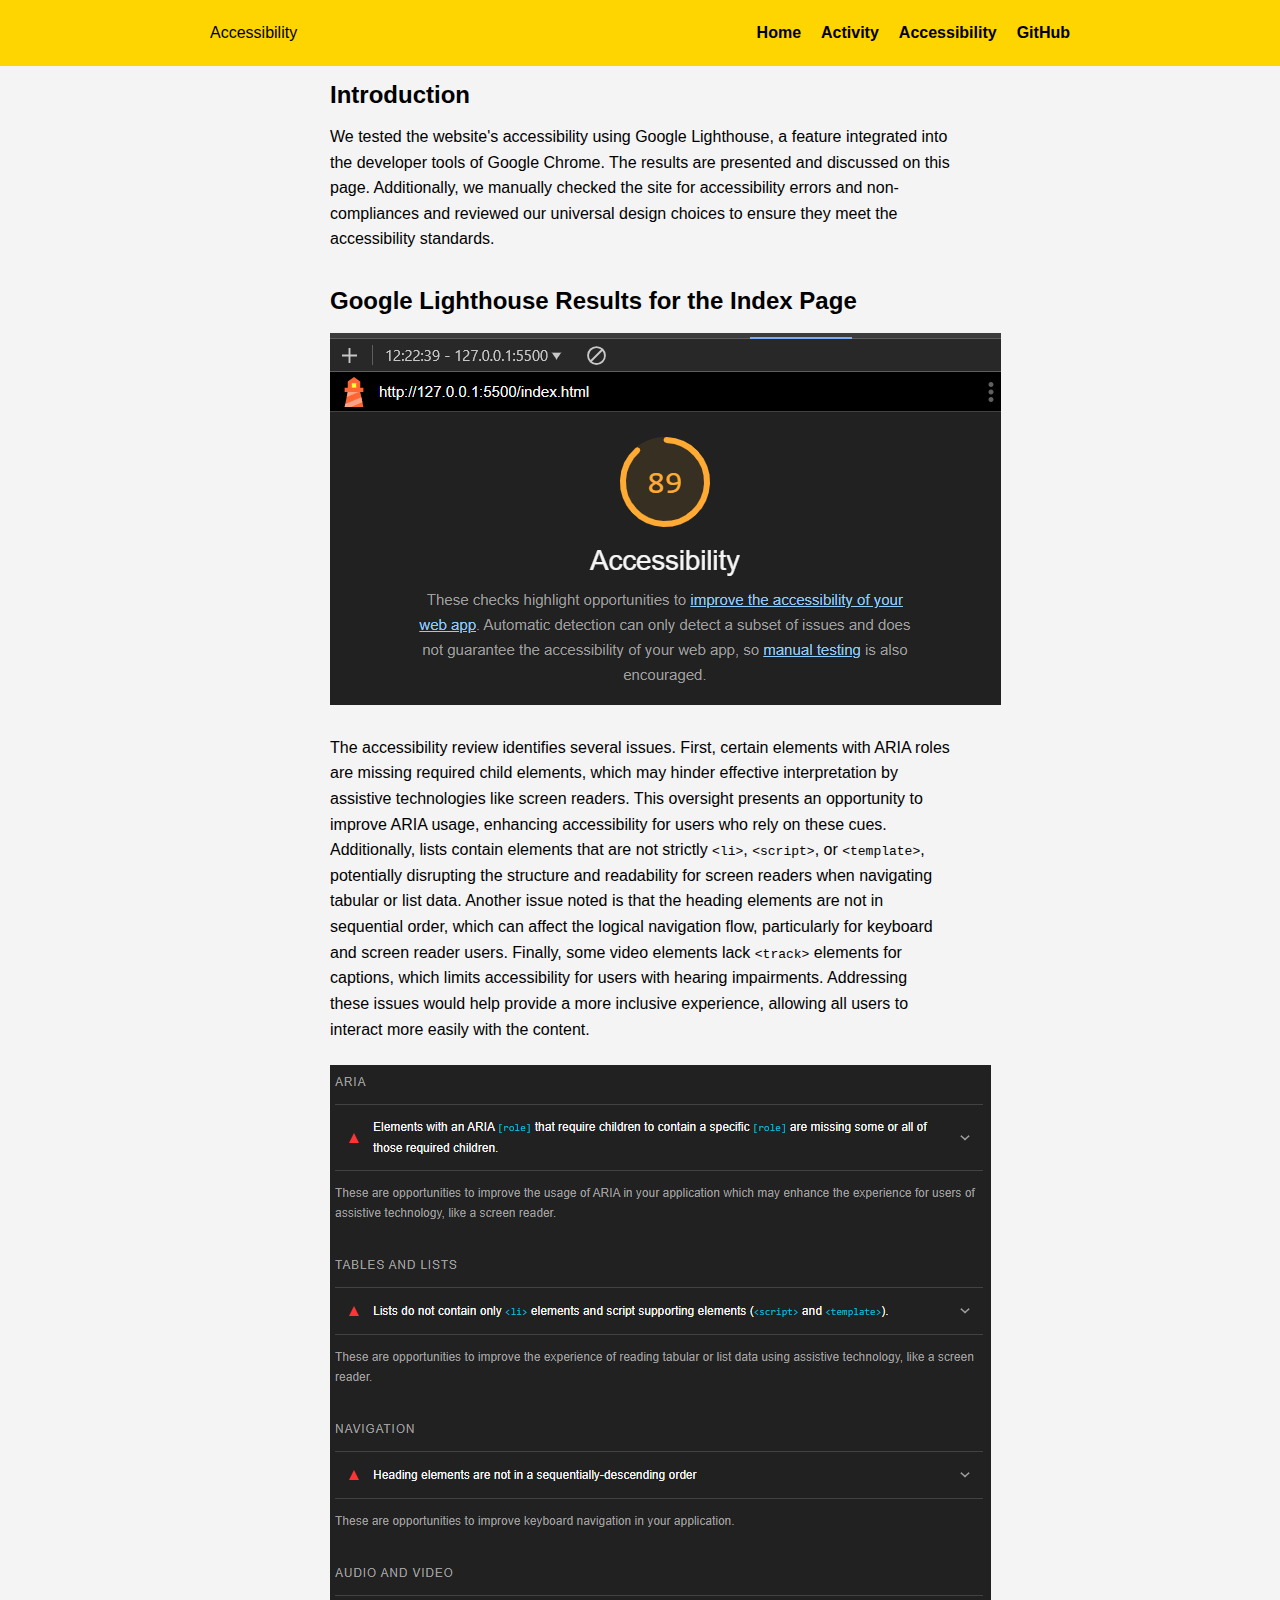
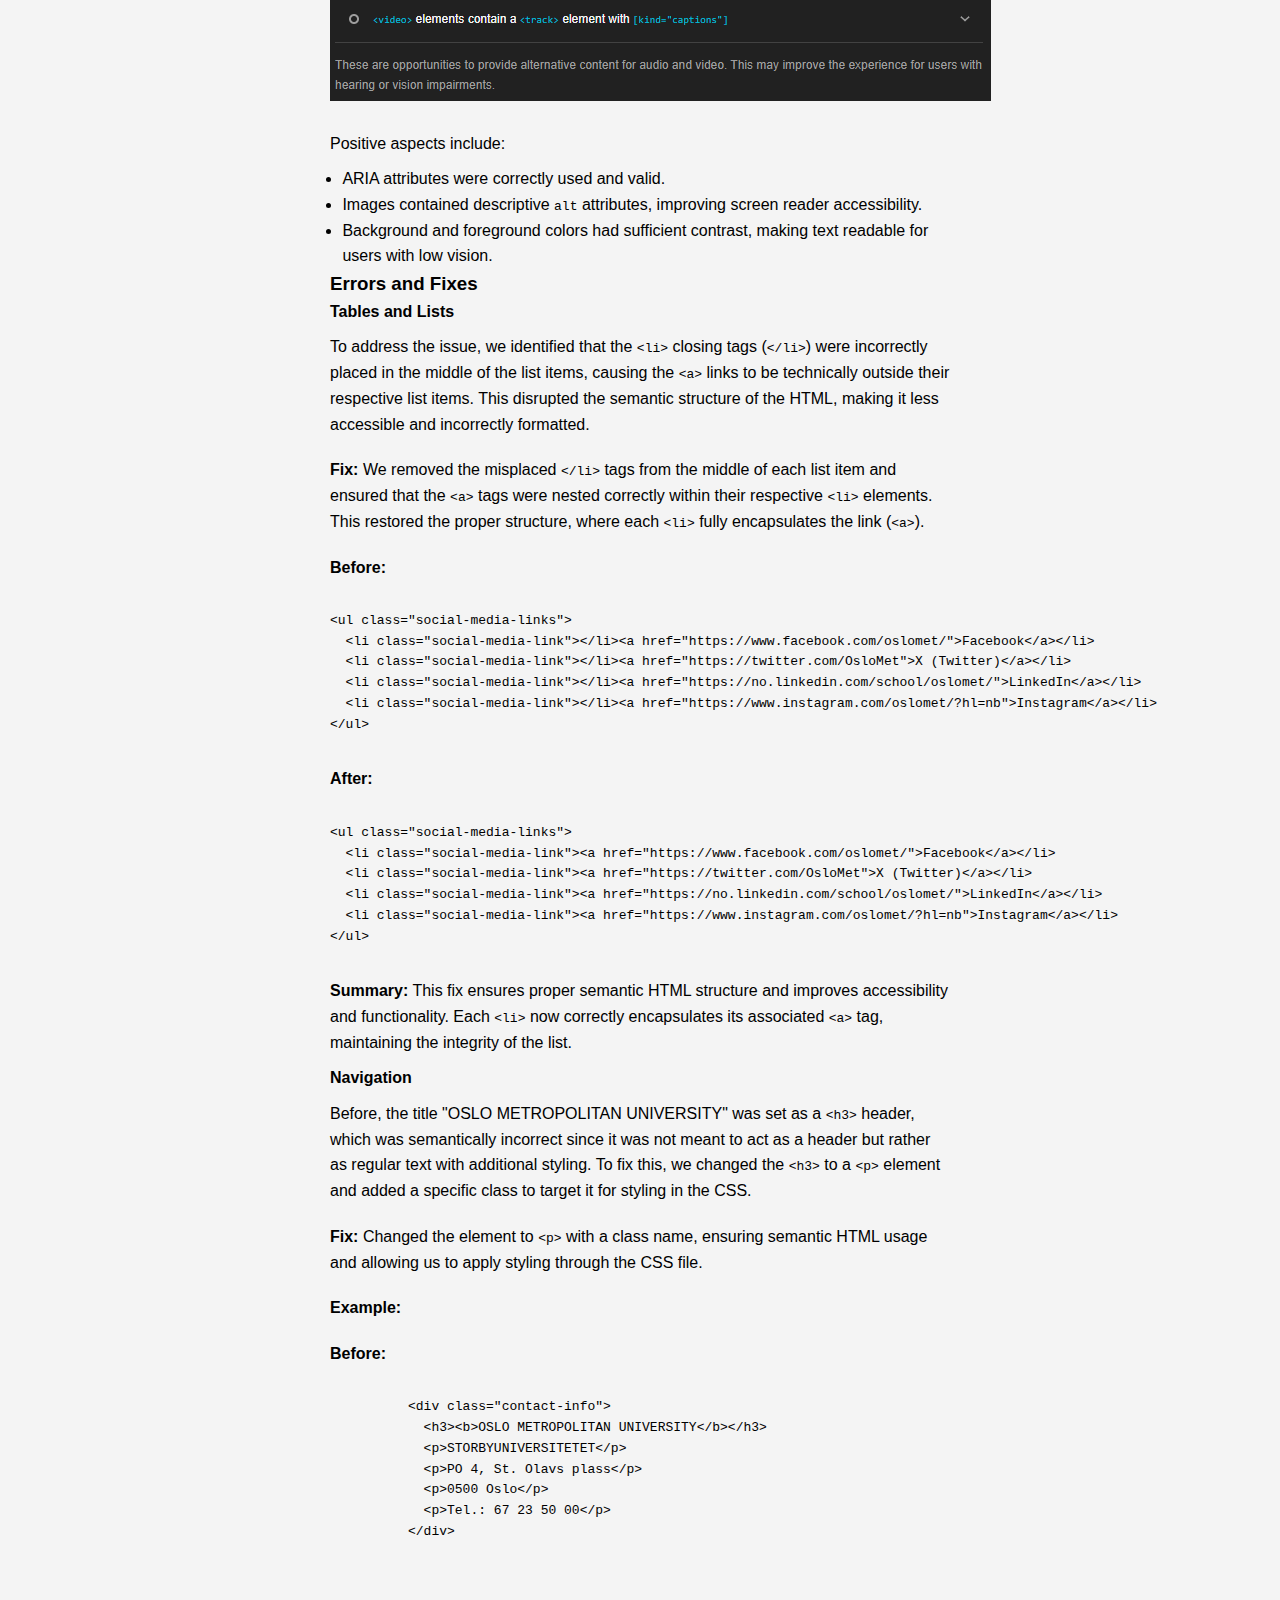
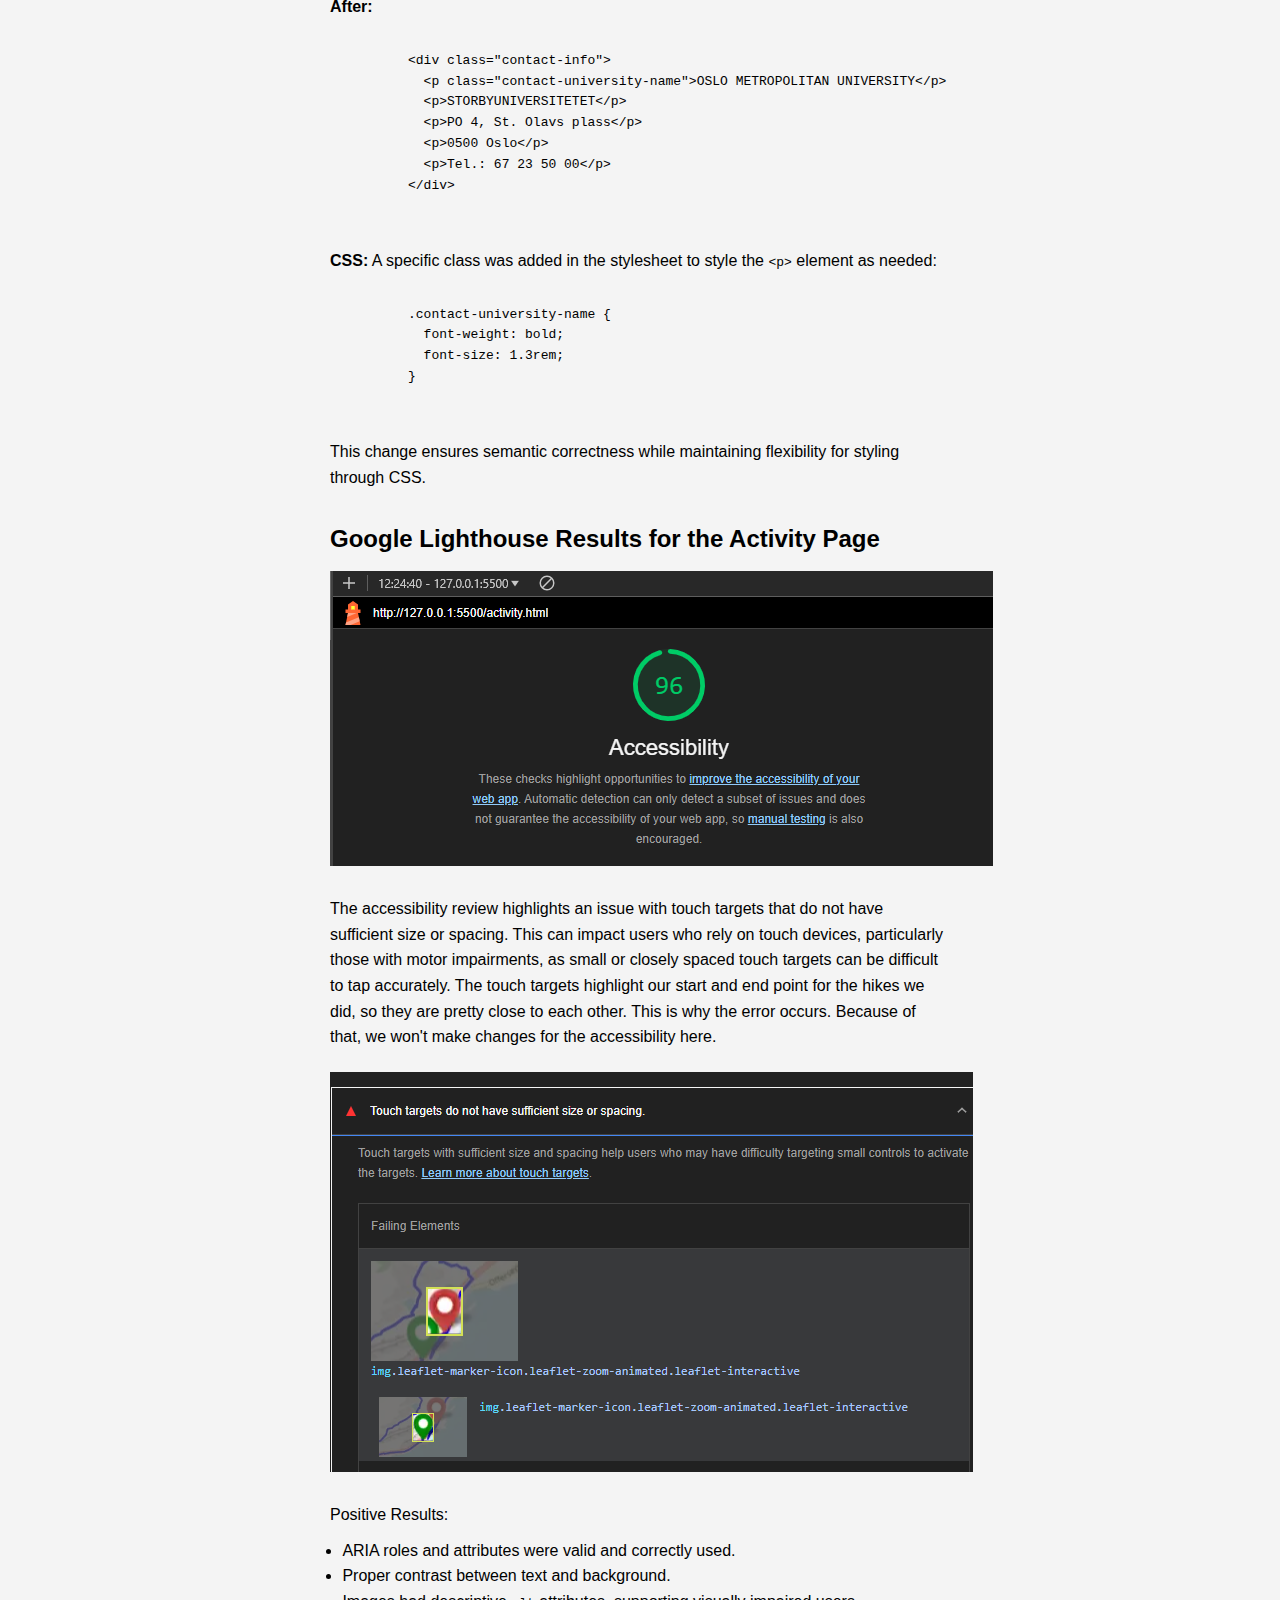
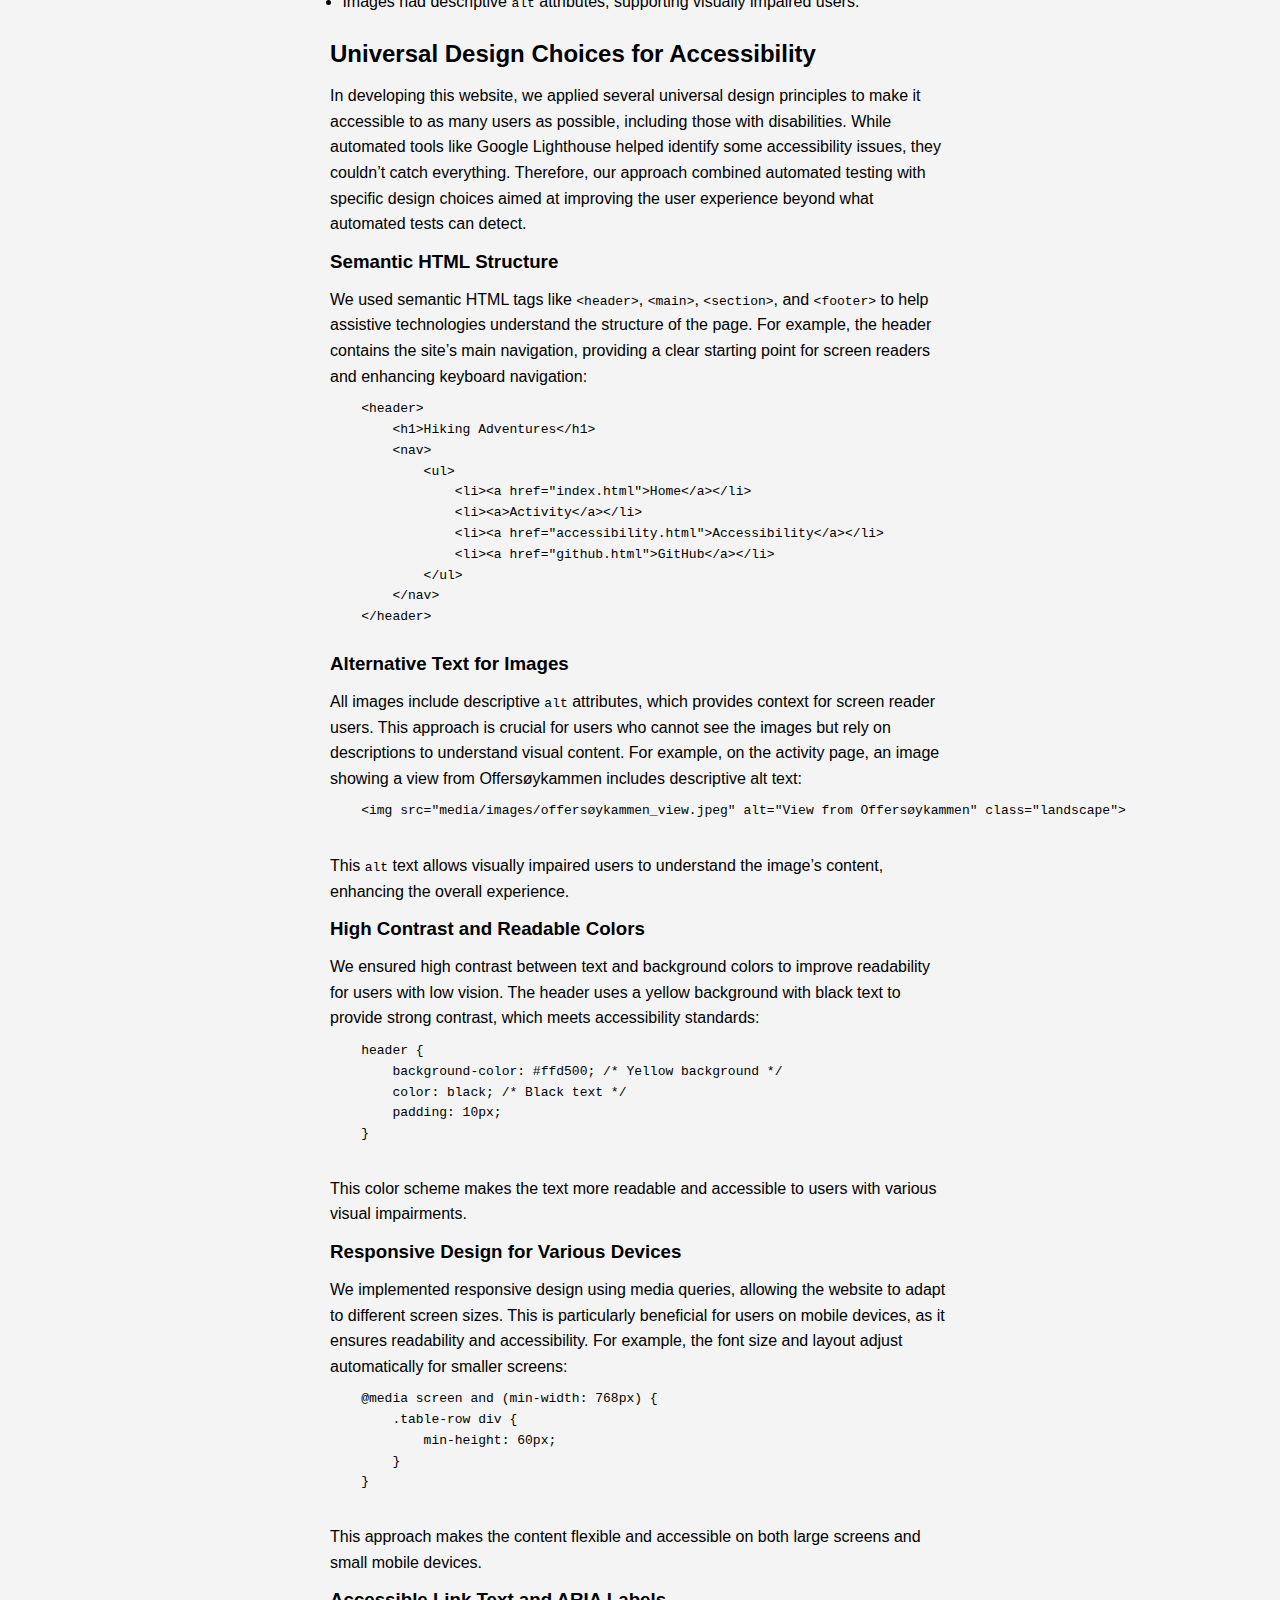
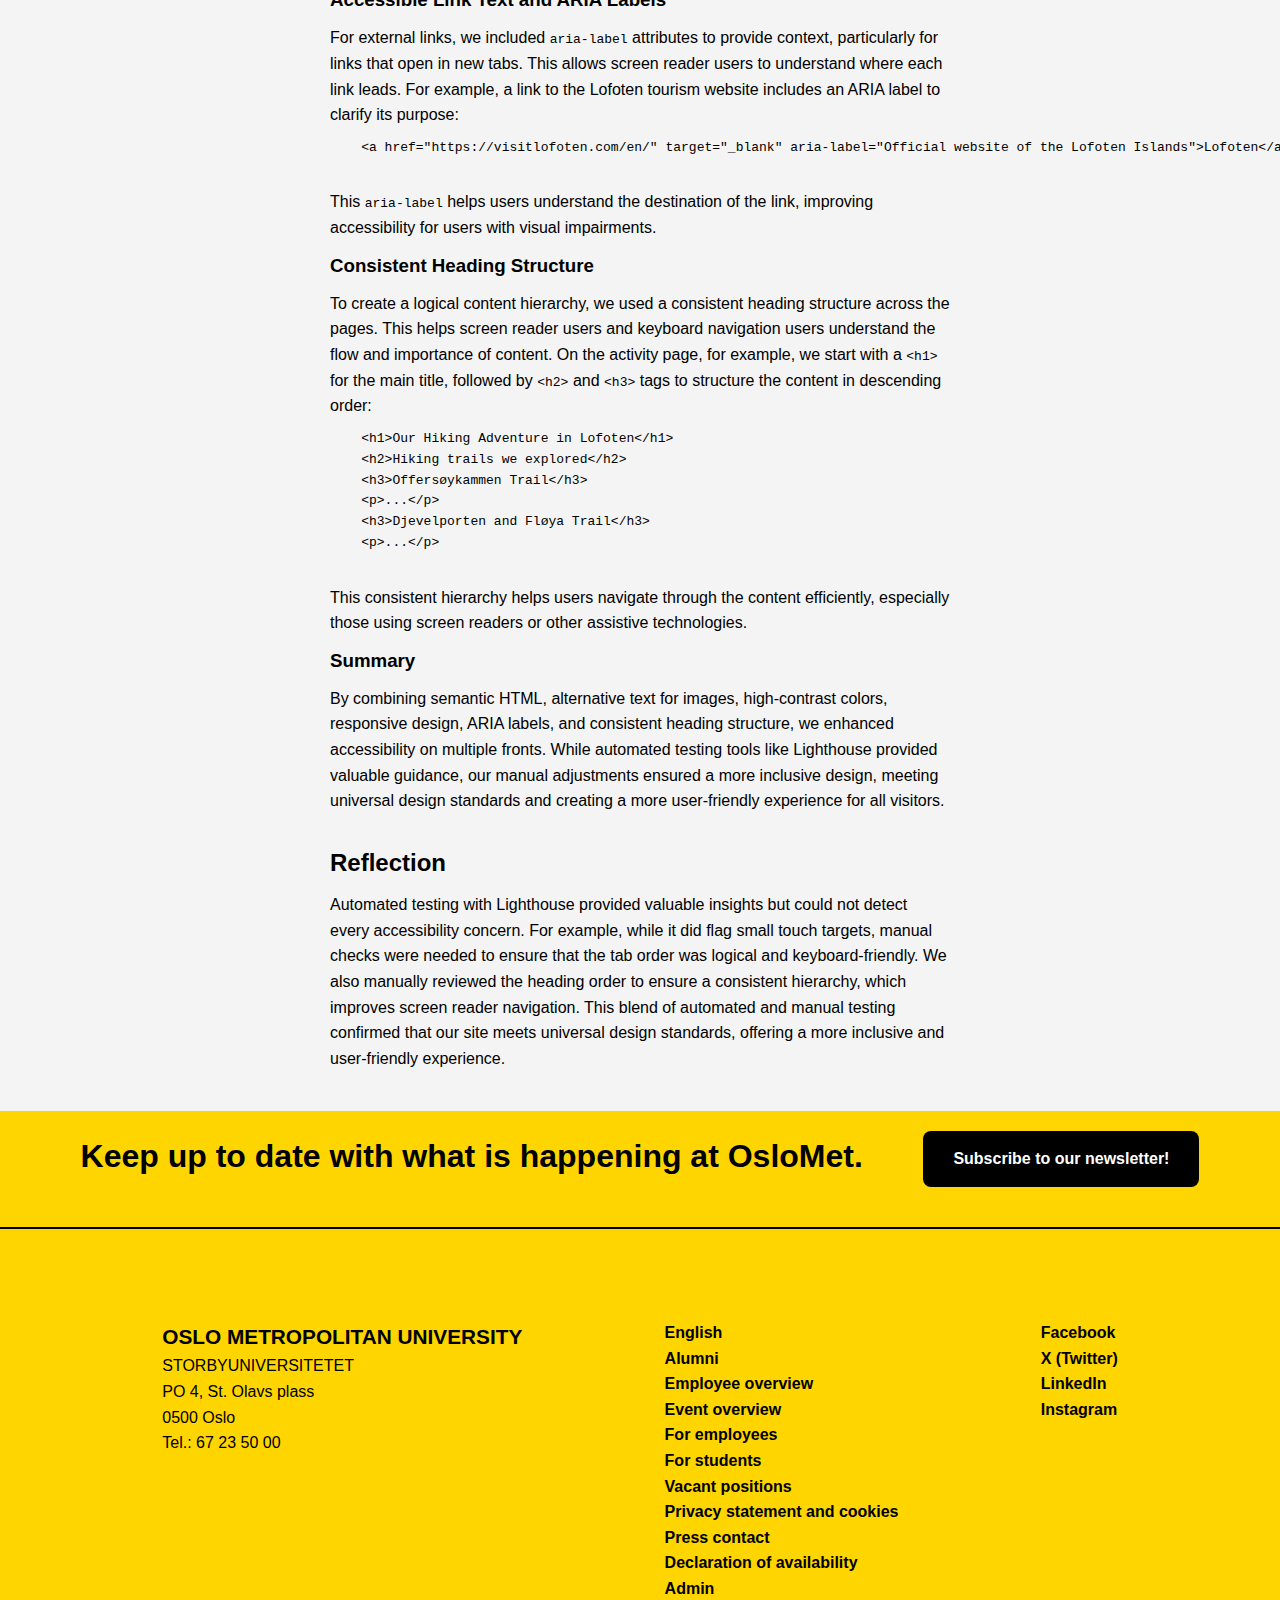
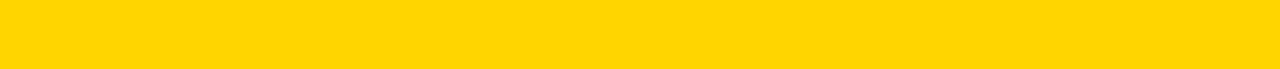
==== commit 58b49171: "Added GitHub page content" ====
--- a/accessibility.html
+++ b/accessibility.html
@@ -380,7 +380,43 @@
       </div>
     </main>
     <footer>
-      <p>&copy; 2024 OsloMet</p>
-    </footer>
+      <div class="newsletter">
+          <h1>Keep up to date with what is happening at OsloMet.</h1>
+          <a href="https://www.oslomet.no/nyhetsbrev" class="newsletter-button" aria-label="Subscribe to newsletter">
+              <p>Subscribe to our newsletter!</p>
+          </a>
+      </div>
+      <hr color="black">
+      <br /><br />
+      <div class="contact">
+          <div class="contact-info">
+              <p class="contact-university-name">OSLO METROPOLITAN UNIVERSITY</p>
+              <p>STORBYUNIVERSITETET</p>
+              <p>PO 4, St. Olavs plass</p>
+              <p>0500 Oslo</p>
+              <p>Tel.: 67 23 50 00</p>
+          </div>
+          <ul class="footer-links">
+              <li class="footer-link"><a href="https://www.oslomet.no/en">English</a></li>
+              <li class="footer-link"><a href="https://www.oslomet.no/alumni">Alumni</a></li>
+              <li class="footer-link"><a href="https://www.oslomet.no/om/ansatteoversikt">Employee overview</a></li>
+              <li class="footer-link"><a href="https://www.oslomet.no/om/arrangement/arrangementsoversikt">Event overview</a></li>
+              <li class="footer-link"><a href="https://www.oslomet.no/om/for-ansatte">For employees</a></li>
+              <li class="footer-link"><a href="https://www.oslomet.no/om/for-studenter">For students</a></li>
+              <li class="footer-link"><a href="https://www.oslomet.no/om/ledige-stillinger">Vacant positions</a></li>
+              <li class="footer-link"><a href="https://www.oslomet.no/om/personvernerklering-informasjonskapslar">Privacy statement and cookies</a></li>
+              <li class="footer-link"><a href="https://www.oslomet.no/om/pressekontakt">Press contact</a></li>
+              <li class="footer-link"><a href="https://www.oslomet.no/om/tilgjengelegheitserklering">Declaration of availability</a></li>
+              <li class="footer-link"><a href="https://www-admin.oslomet.no/admin/view/content/58148">Admin</a></li>
+          </ul>
+          <ul class="social-media-links">
+              <li class="social-media-link"><a href="https://www.facebook.com/oslomet/">Facebook</a></li>
+              <li class="social-media-link"><a href="https://twitter.com/OsloMet">X (Twitter)</a></li>
+              <li class="social-media-link"><a href="https://no.linkedin.com/school/oslomet/">LinkedIn</a></li>
+              <li class="social-media-link"><a href="https://www.instagram.com/oslomet/?hl=nb">Instagram</a></li>
+          </ul>
+      </div>
+      <br /><br />
+  </footer>
   </body>
 </html>
--- a/css/style.css
+++ b/css/style.css
@@ -337,6 +337,7 @@
     width: calc(33.333% - 20px); /* three images evenly next to each other */
     max-width: 100%;
 }
+
 body.activity-page .image-gallery img {
     width: 100%; /* Images fill the width of the container */
     height: auto; /* automatically adjust height based on image ratio */
@@ -399,4 +400,18 @@
 
 }
 
-
+.github-image-gallery {
+    display: flex;
+    flex-wrap: wrap;
+    gap: 20px;
+    justify-content: center;
+    margin-top: 10px;
+}
+
+.github-image-gallery img {
+    max-width: 90%; /* Ensure images scale well */
+    height: auto;
+    border: 1px solid #ddd;
+    border-radius: 5px;
+    box-shadow: 0 4px 6px rgba(0, 0, 0, 0.1);
+}
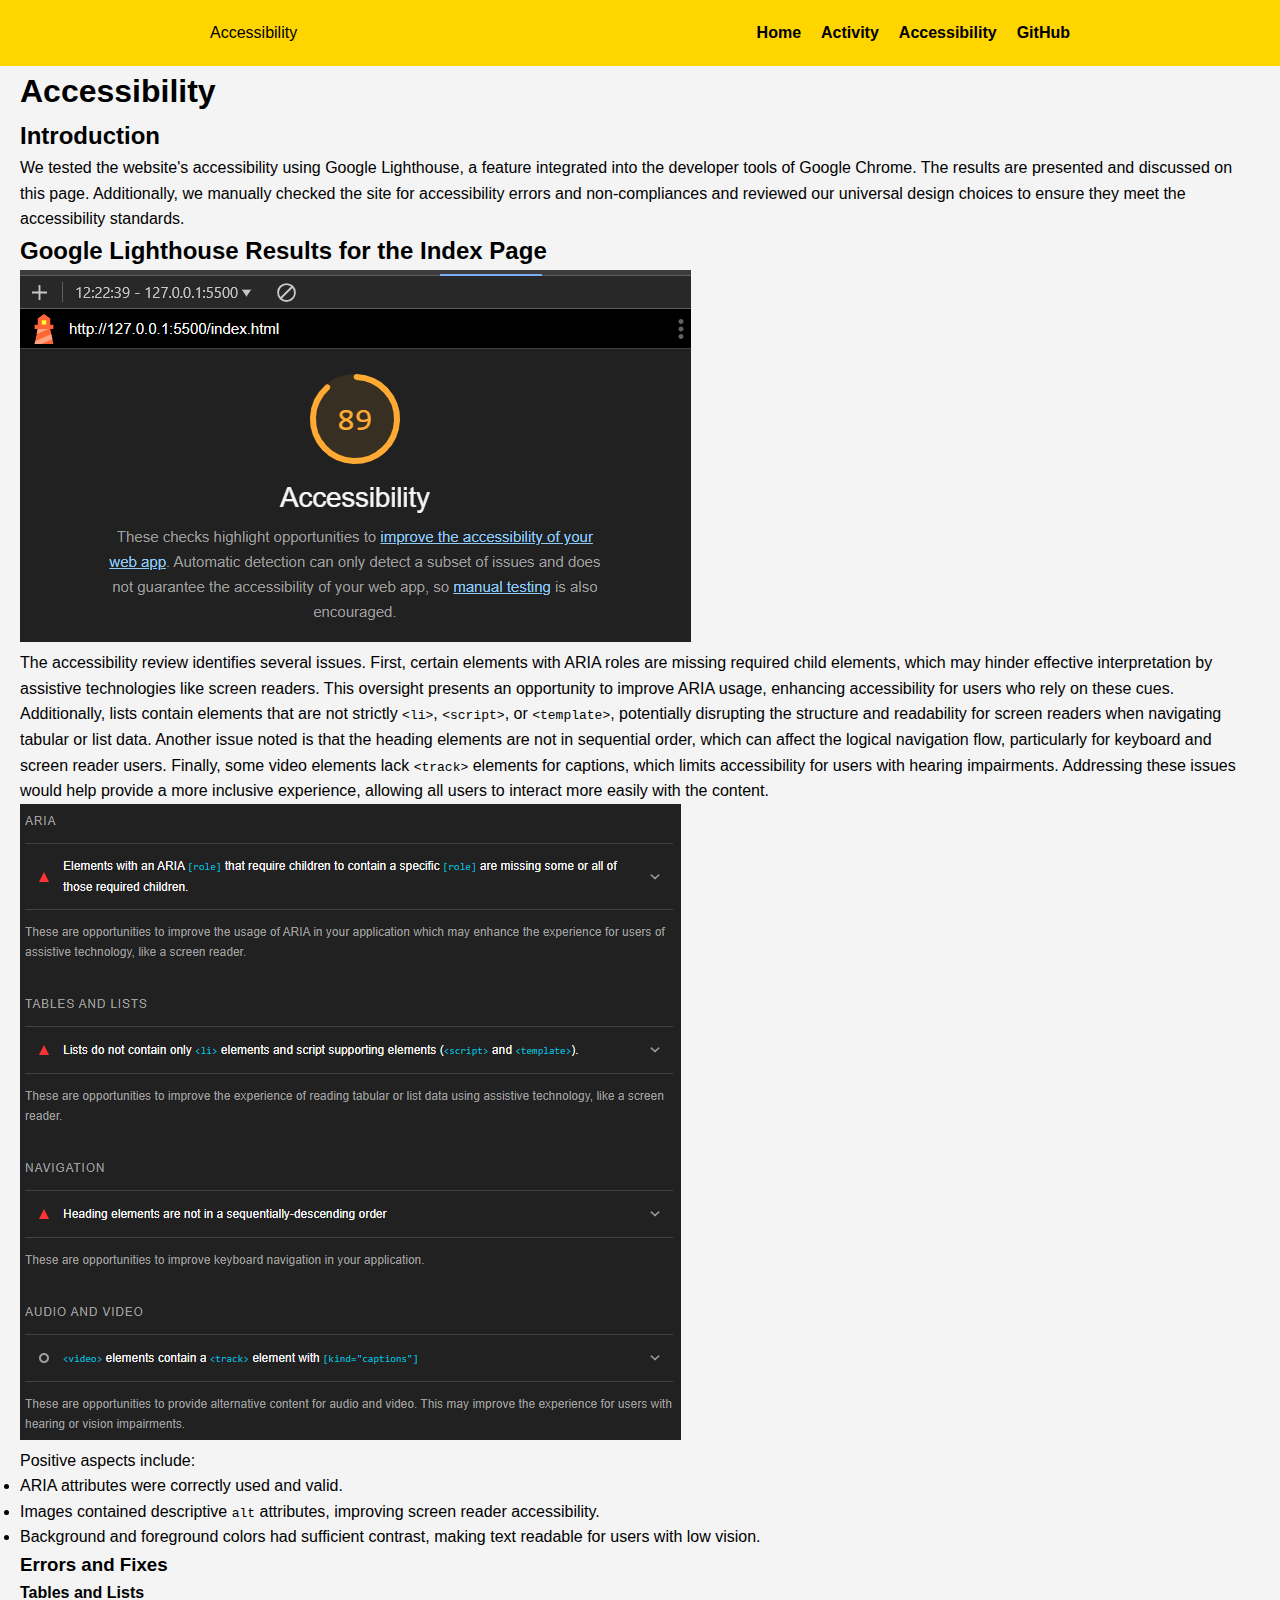
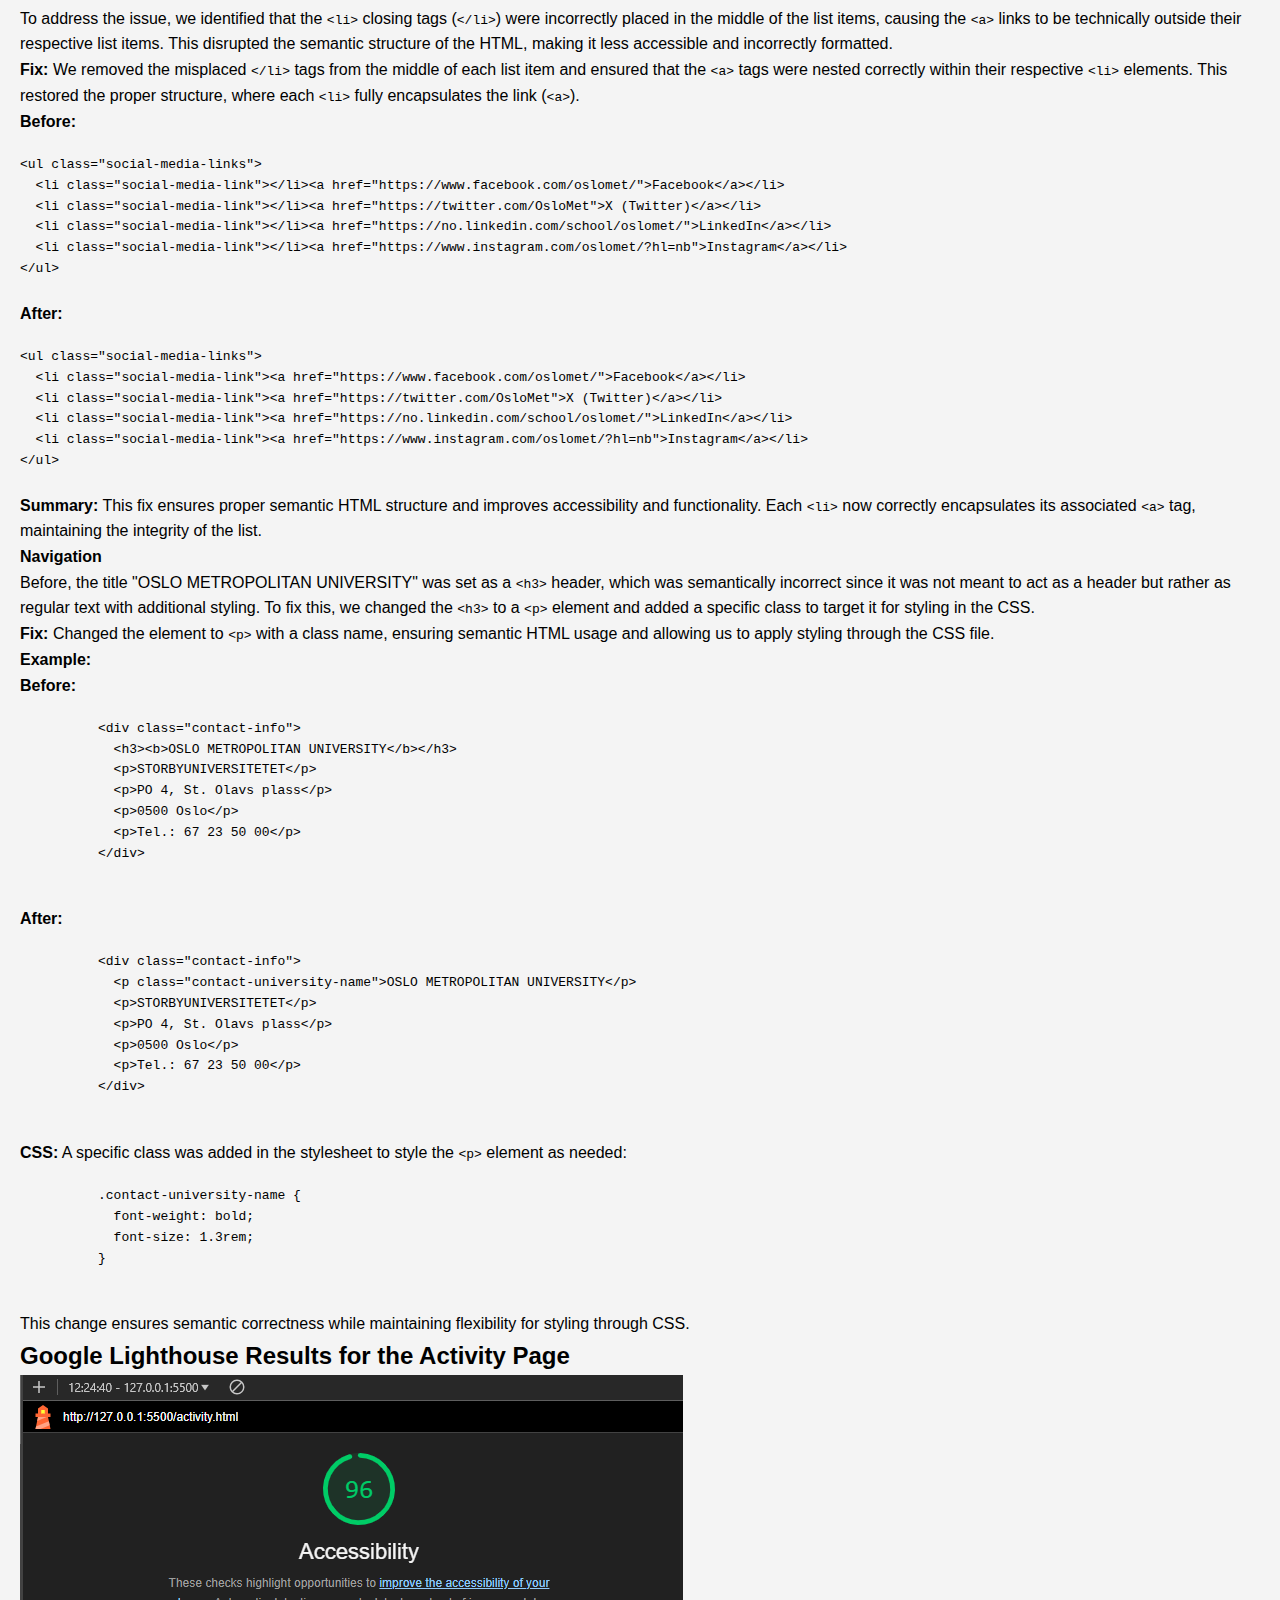
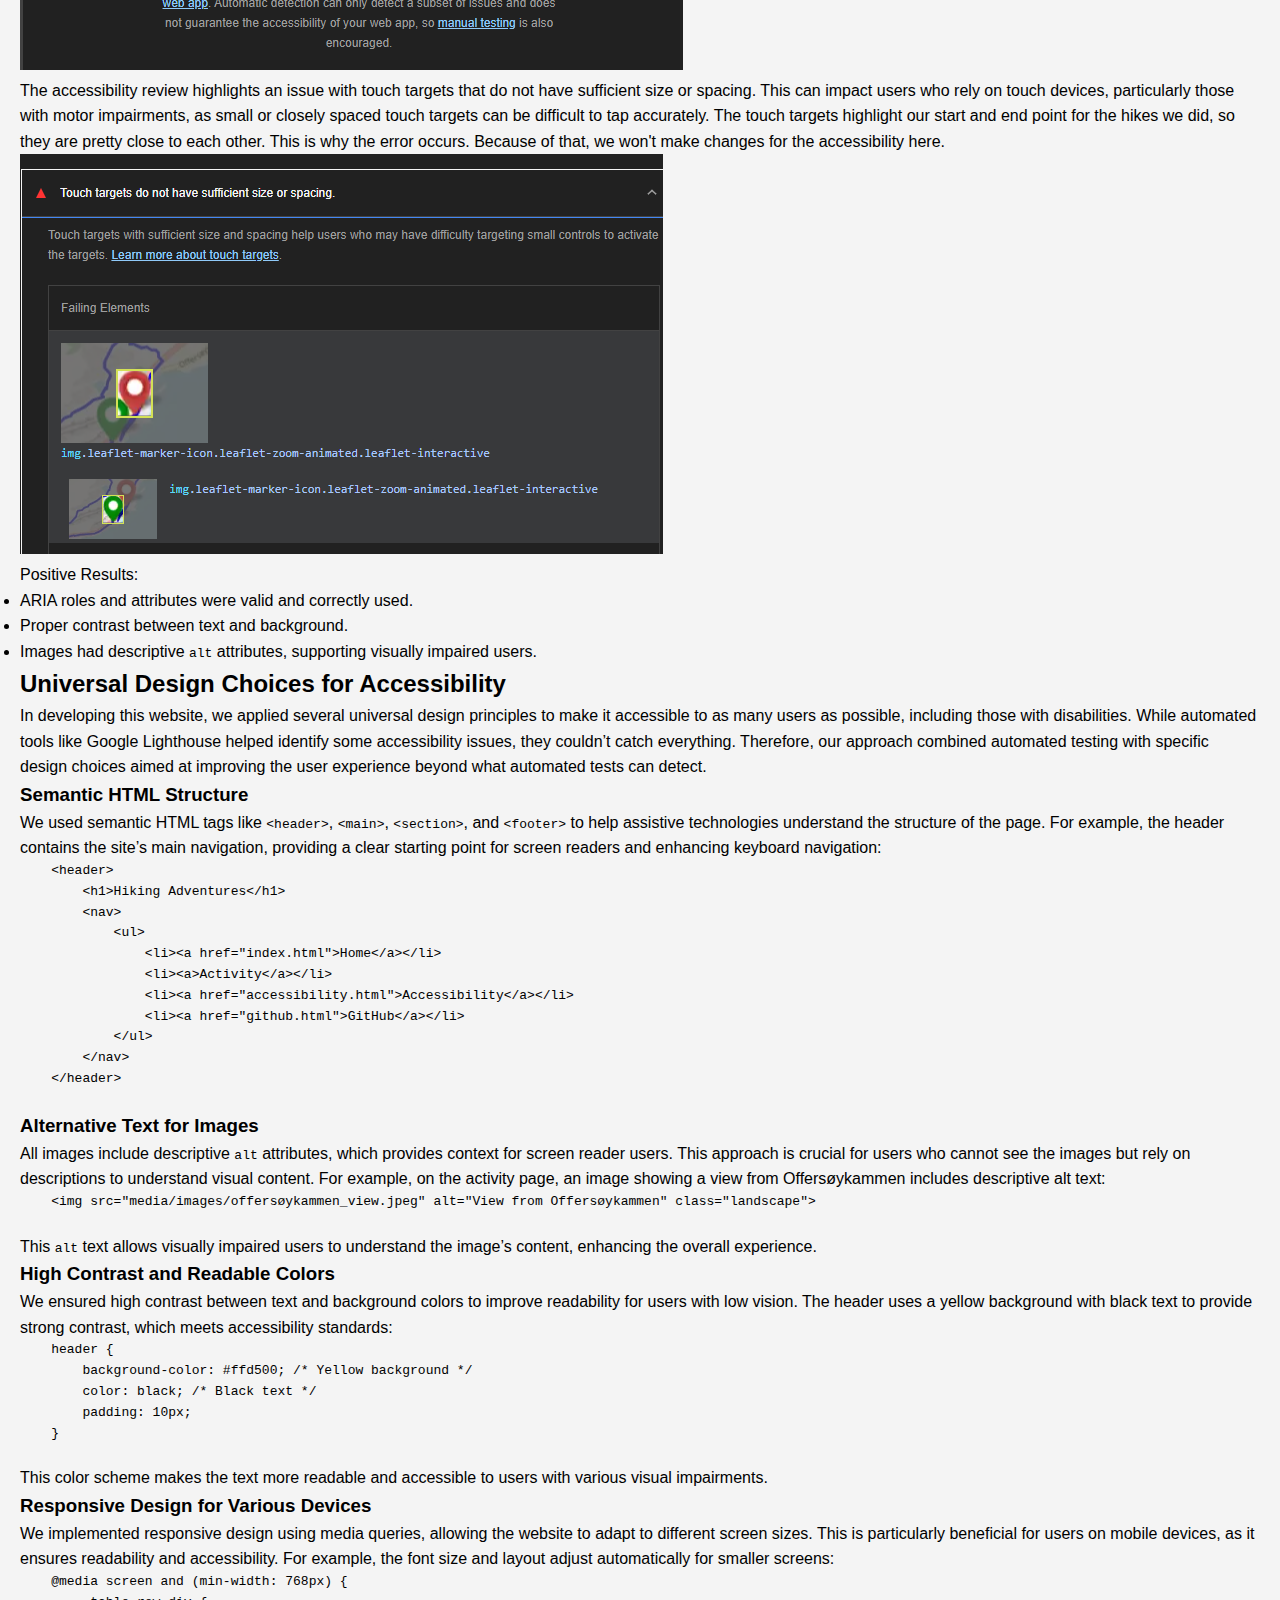
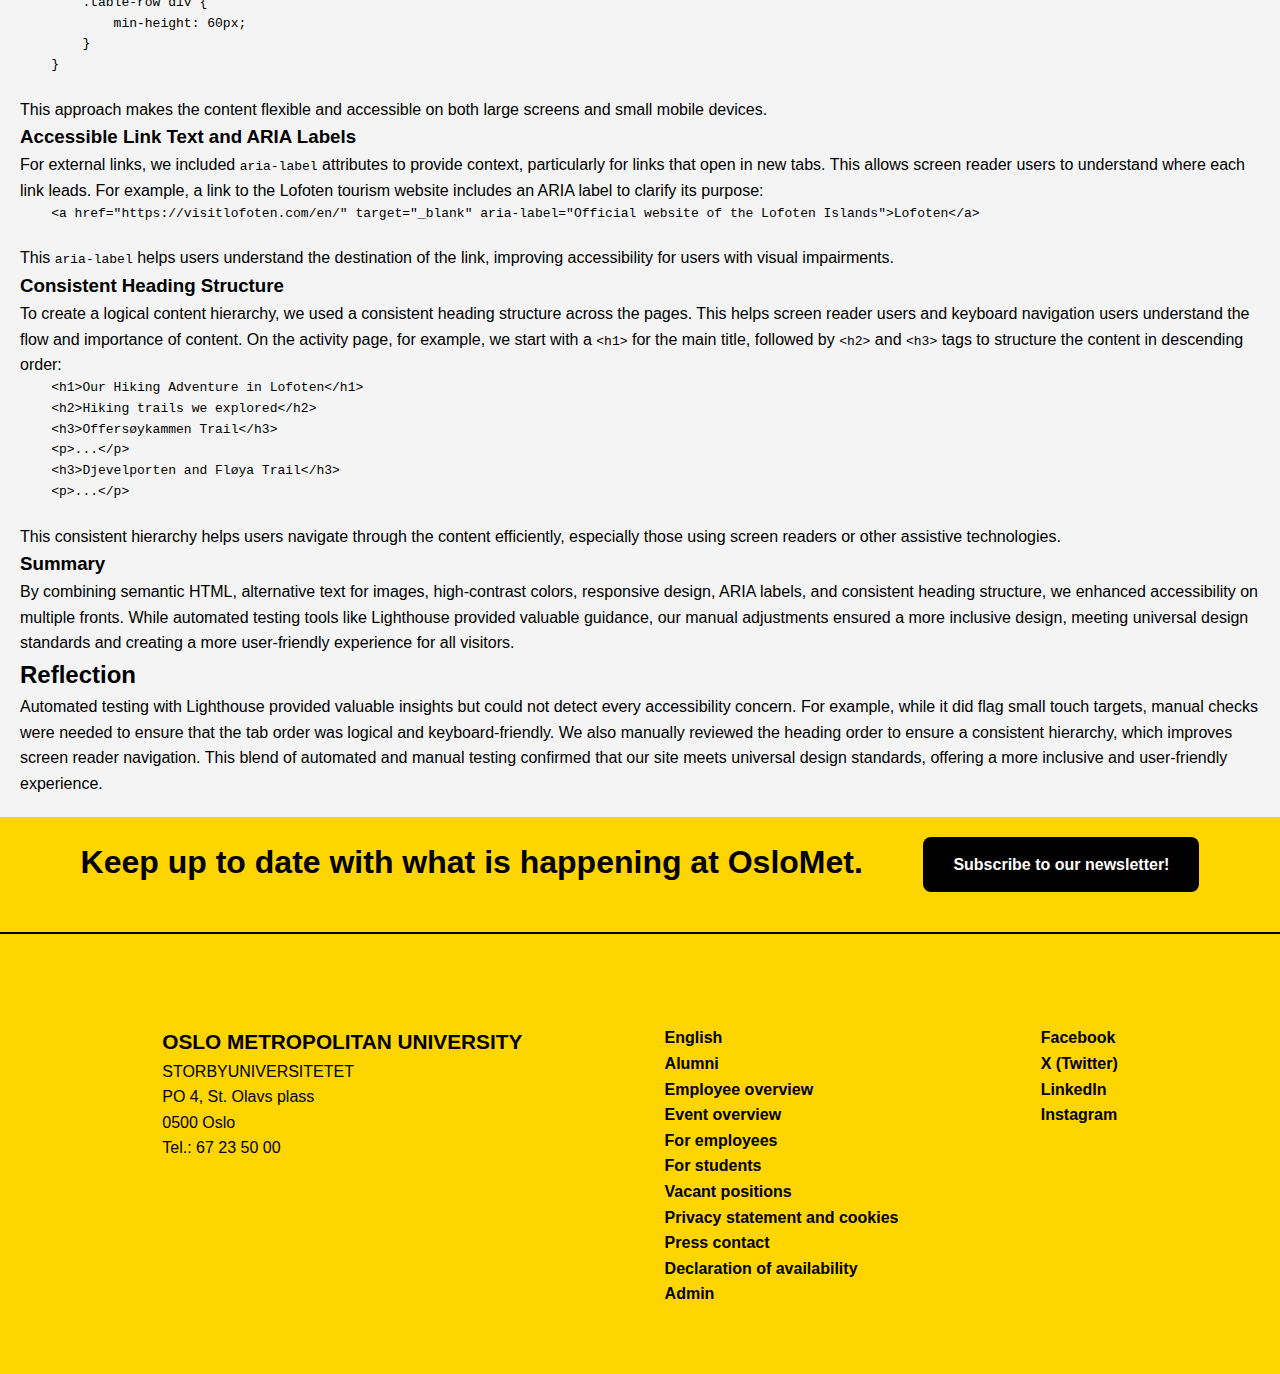
==== commit 2f3f75ee: "Merge branch 'feature-github.html' of https://github.com/ThijsRaaijmakers/Inclusive-Webdesign into f" ====
--- a/accessibility.html
+++ b/accessibility.html
@@ -24,6 +24,7 @@
     <main>
       <!-- Introduction to the accessibility page-->
       <div class="accessibility-page">
+        <h1>Accessibility</h1>
         <h2>Introduction</h2>
         <p>
           We tested the website's accessibility using Google Lighthouse, a
@@ -190,10 +191,15 @@
       <!-- Lighthouse results for the activity page -->
       <div class="accessibility-page">
         <h2>Google Lighthouse Results for the Activity Page</h2>
-        <img
-          src="media/images/accessibility_score_activity.png"
-          alt="Google Lighthouse accessibility score activity.html"
-        />
+        <picture>
+          <!-- <source srcset="media/images/polarlights_2_large.webp" type="image/webp" media="(min-width: 800px)"> 
+          <source srcset="media/images/polarlights_2s_small.webp" type="image/webp" media="(max-width: 799px)"> -->
+          <img
+            src="media/images/accessibility_score_activity.png"
+            alt="Google Lighthouse accessibility score activity.html"
+            class=""
+          />
+        </picture>
 
         <p>
           The accessibility review highlights an issue with touch targets that
--- a/css/style.css
+++ b/css/style.css
@@ -370,36 +370,6 @@
     overflow: hidden;
 }
 
-.accessibility-page {
-
-    padding: 10px 0;
-    padding-left: 25%;
-    padding-right: 25%;
-    text-align: left;
-    width: 100%;
-    display: block;
-
-}
-
-.accessibility-page p {
-
-    padding: 10px 0;
-
-}
-
-.accessibility-page ul {
-
-    padding-left: 2%;
-
-}
-
-.accessibility-page img {
-
-    padding-top: 2%;
-    padding-bottom: 2%;
-
-}
-
 .github-image-gallery {
     display: flex;
     flex-wrap: wrap;
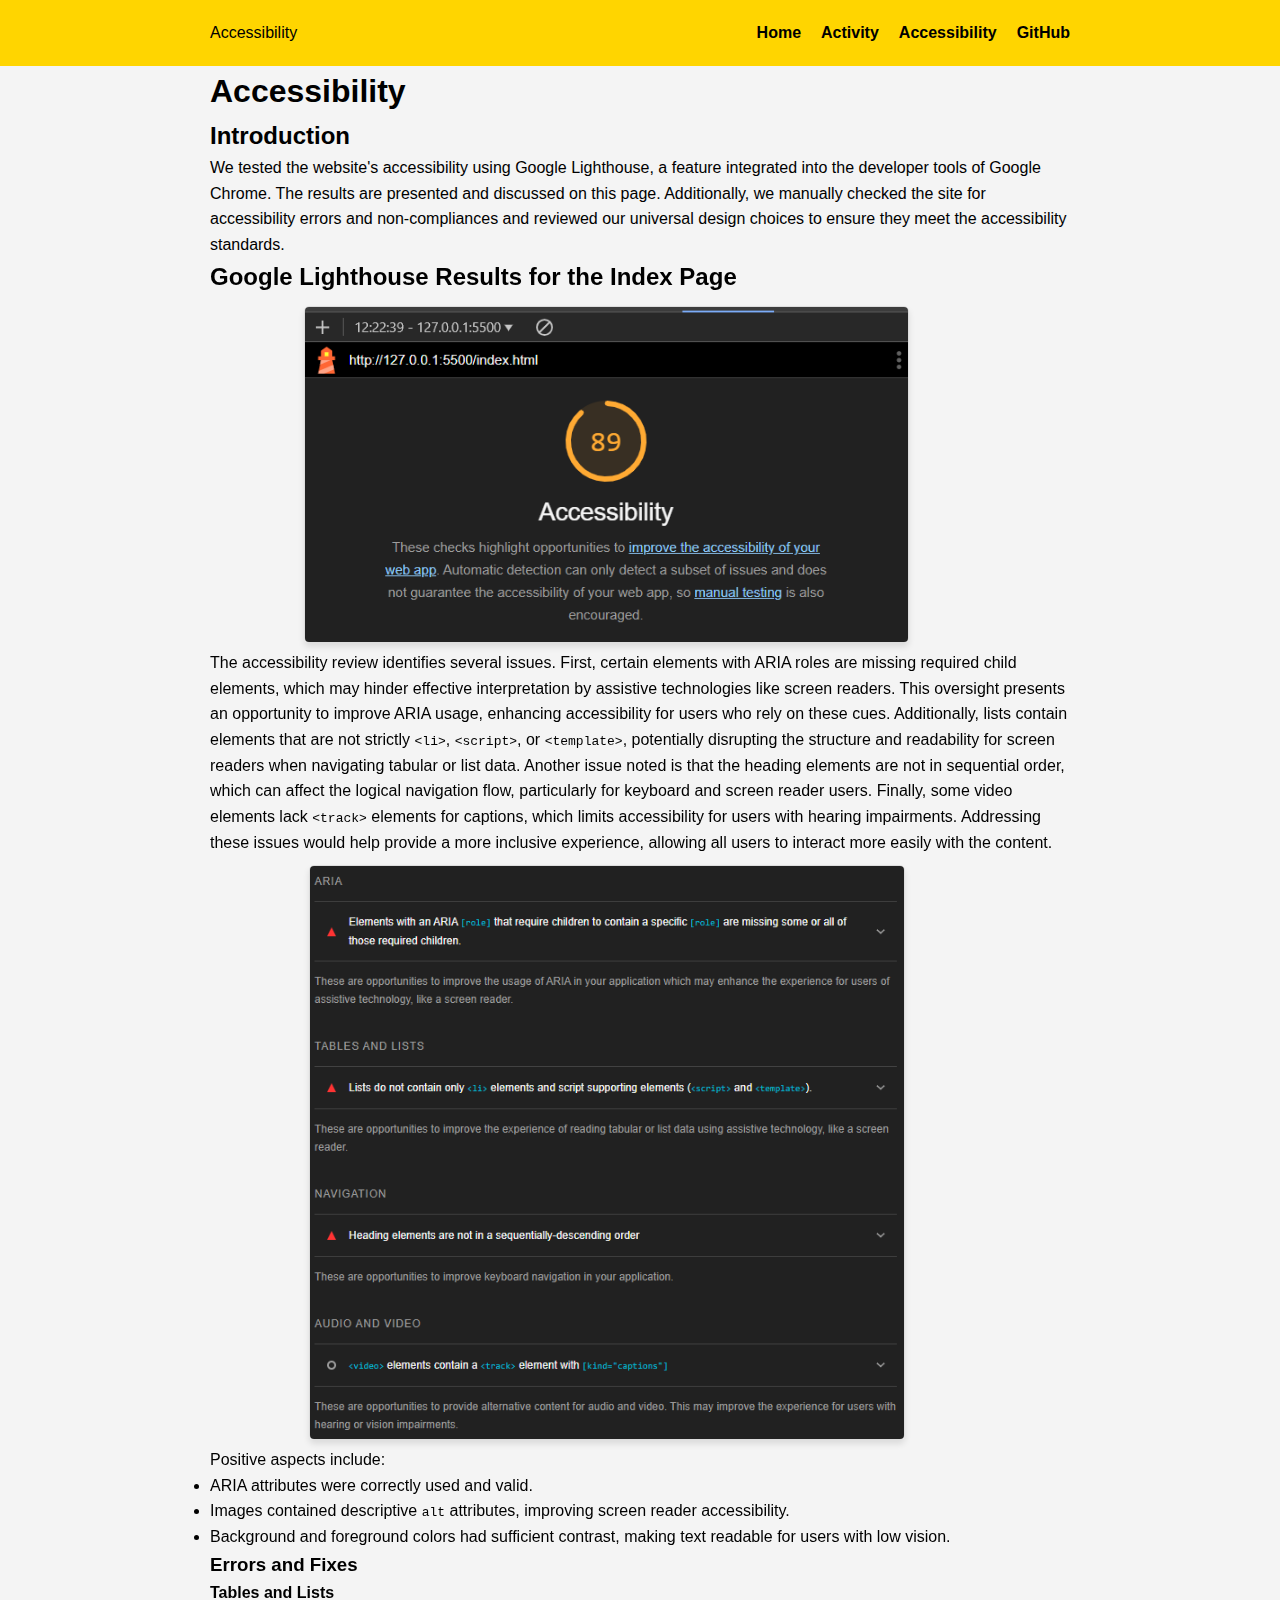
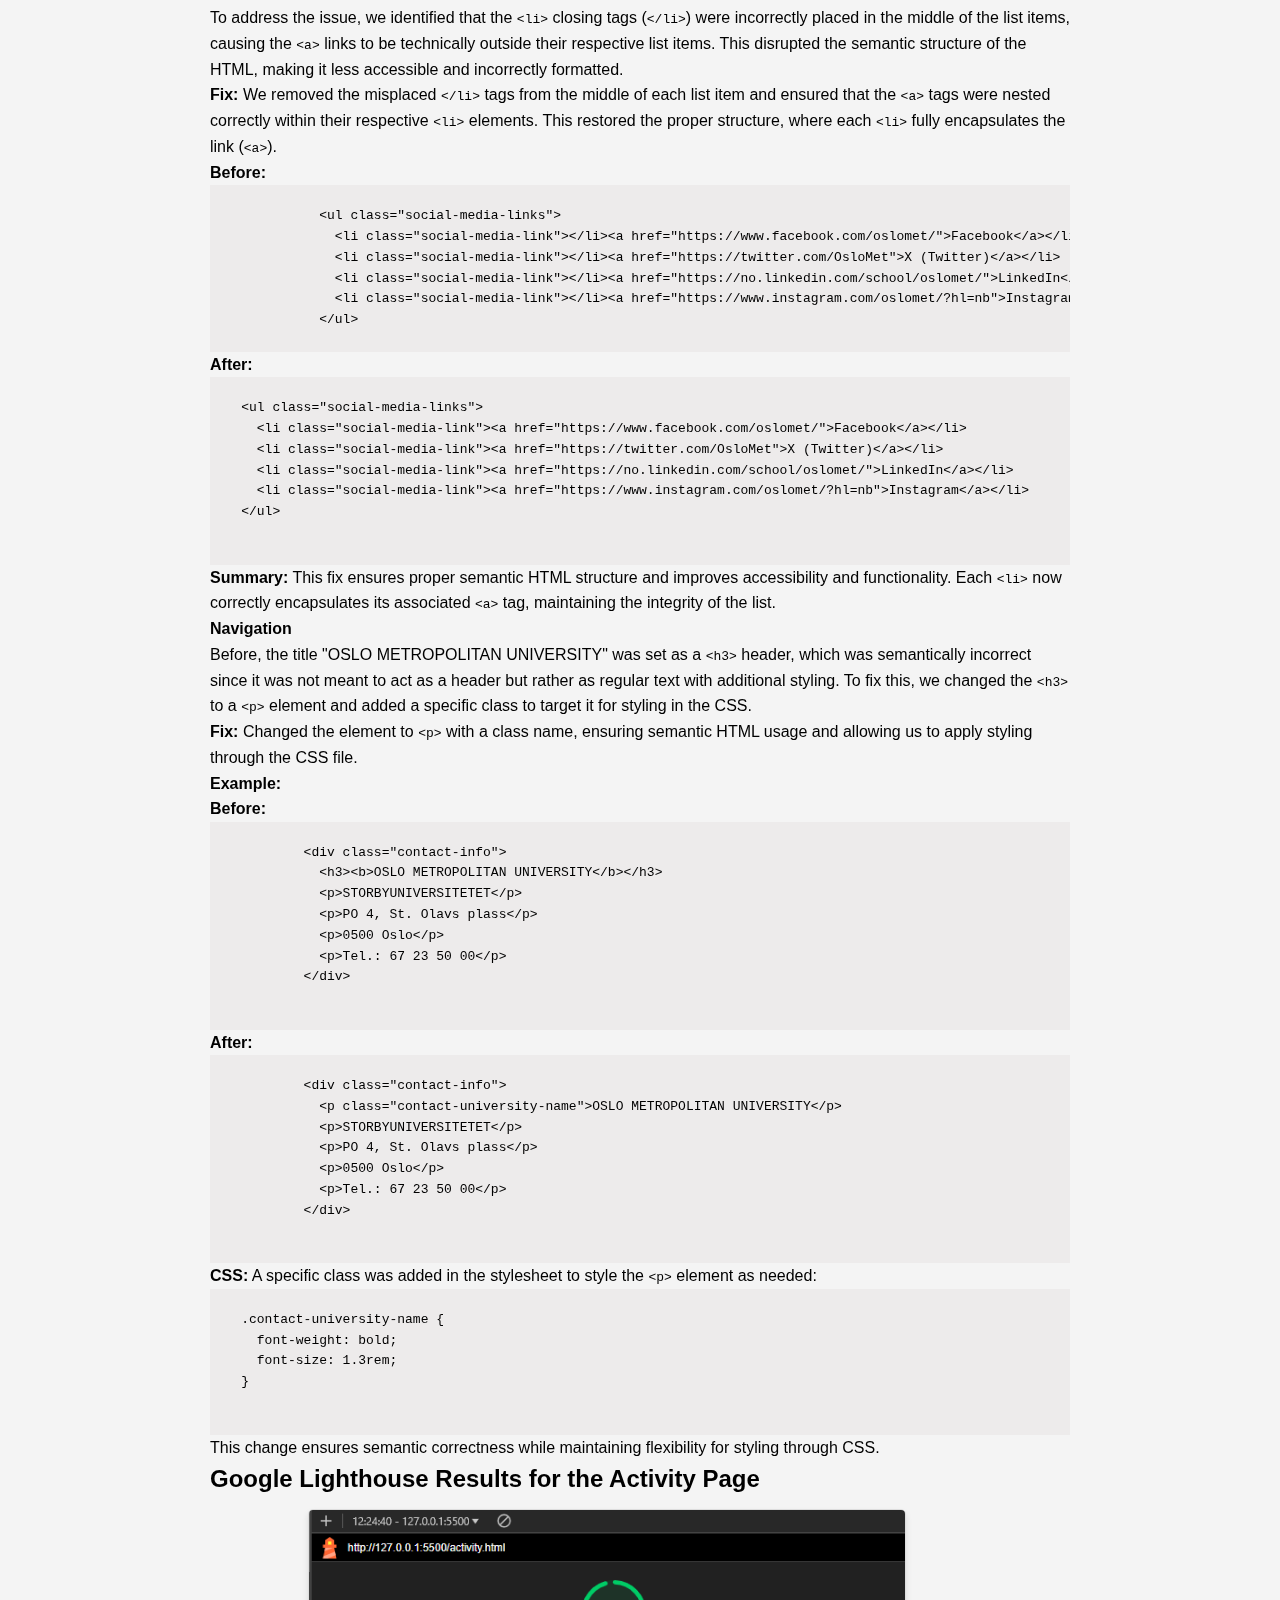
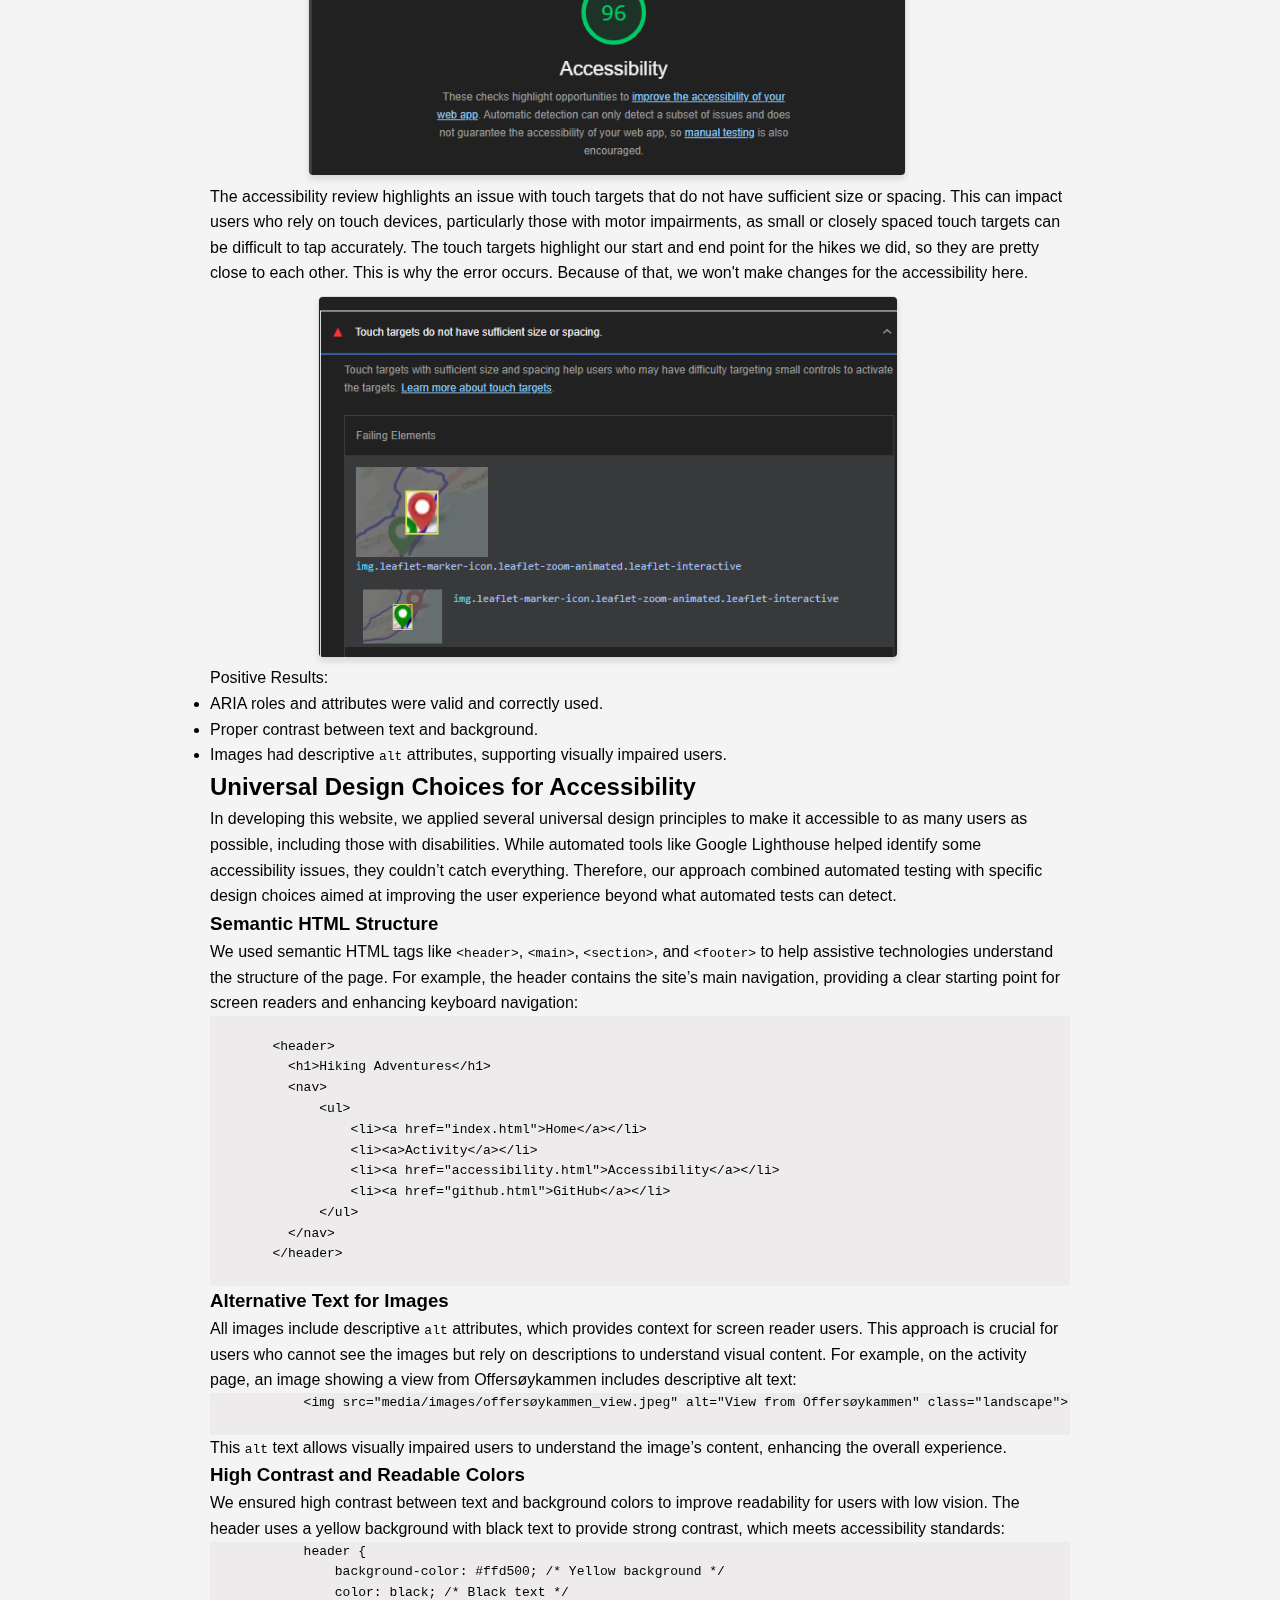
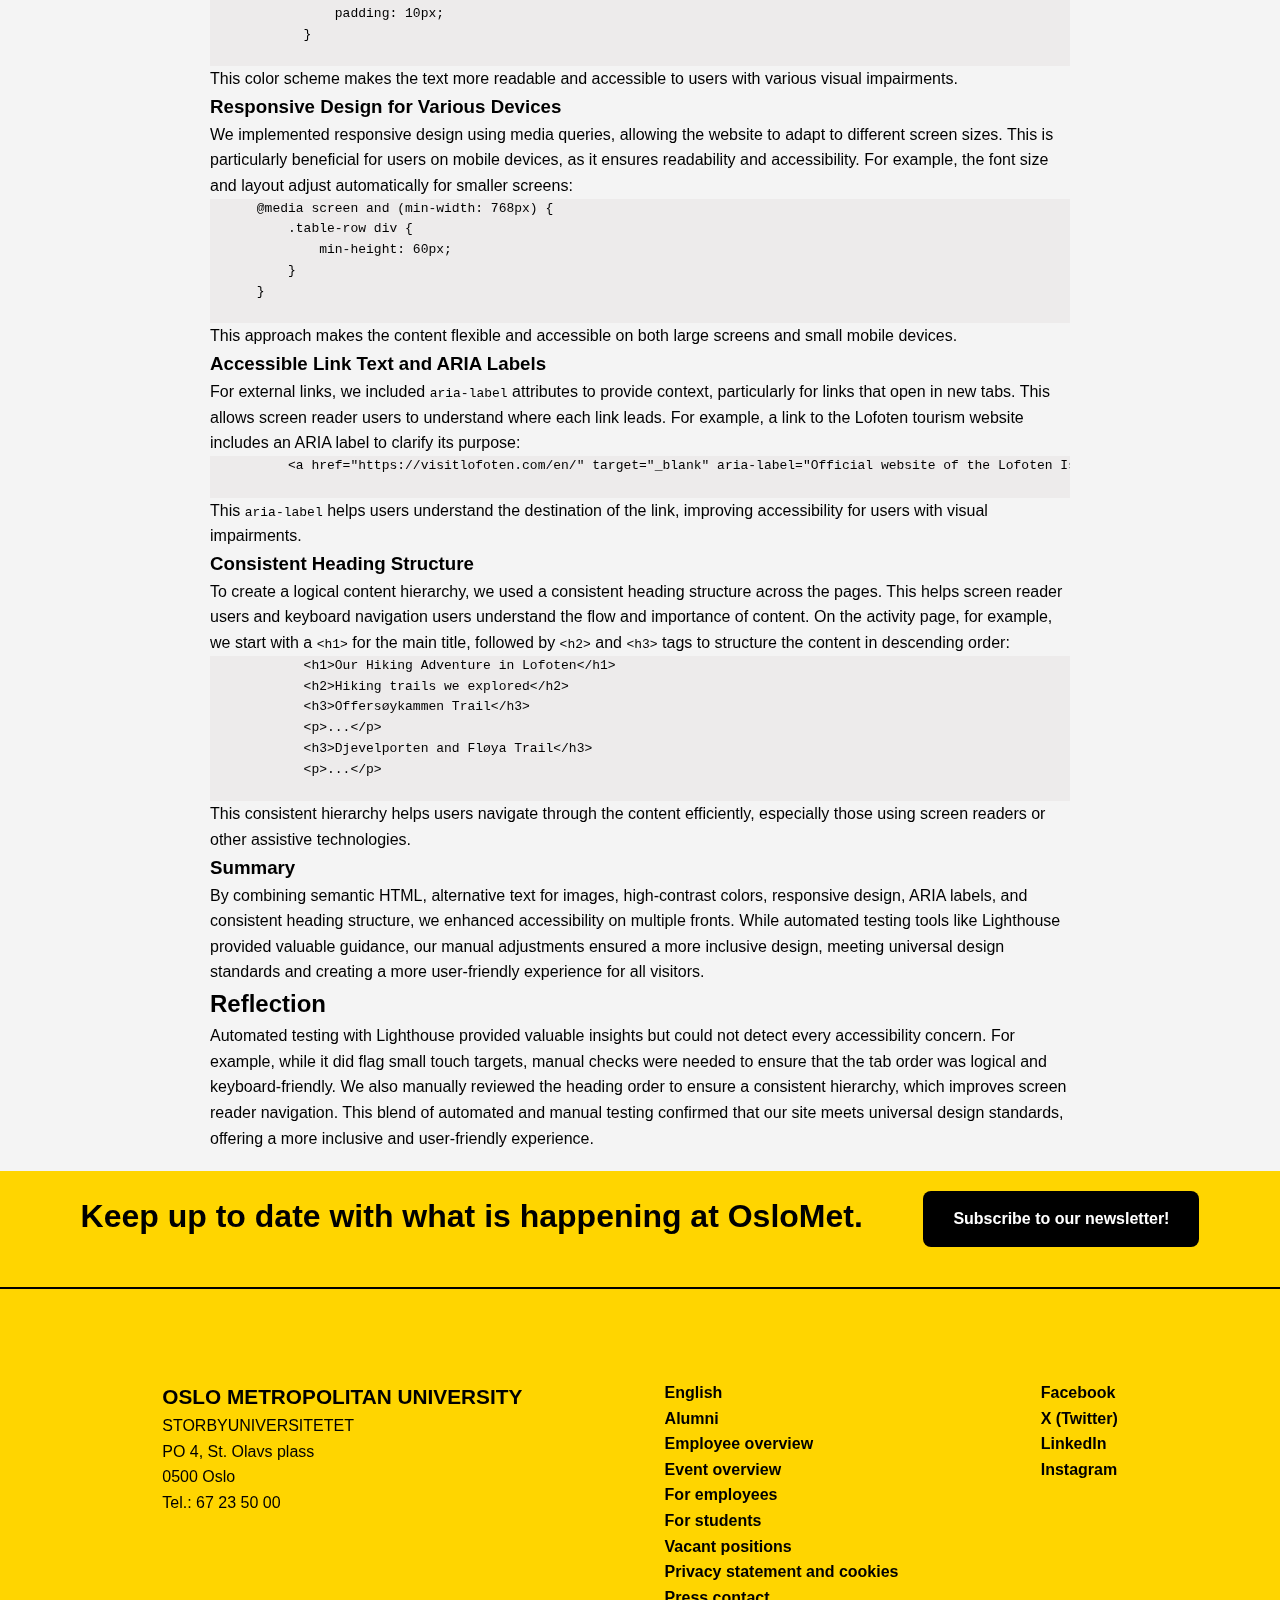
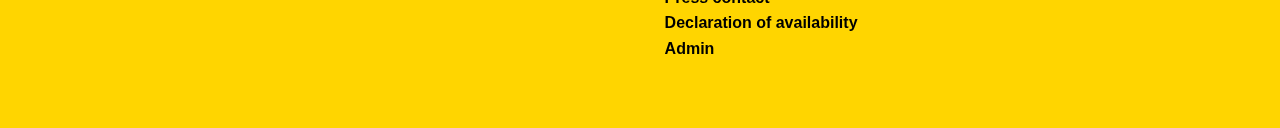
==== commit 119ef2f1: "Added the footer to the page" ====
--- a/accessibility.html
+++ b/accessibility.html
@@ -1,29 +1,30 @@
 <!DOCTYPE html>
 <html lang="en">
-  <head>
-    <meta charset="UTF-8" />
-    <meta name="viewport" content="width=device-width, initial-scale=1.0" />
-    <title>Accessibility - OsloMet</title>
-    <link rel="stylesheet" href="css/style.css" />
-  </head>
-  
-  <body>
-    <header>
+
+<head>
+  <meta charset="UTF-8" />
+  <meta name="viewport" content="width=device-width, initial-scale=1.0" />
+  <title>Accessibility - OsloMet</title>
+  <link rel="stylesheet" href="css/style.css" />
+</head>
+
+<body>
+  <header>
+    <div>
+      <p>Accessibility</p>
+      <nav>
+        <ul>
+          <li><a href="index.html">Home</a></li>
+          <li><a href="activity.html">Activity</a></li>
+          <li><a>Accessibility</a></li>
+          <li><a href="github.html">GitHub</a></li>
+        </ul>
+      </nav>
+    </div>
+  </header>
+  <main>
+    <section>
       <div>
-        <p>Accessibility</p>
-        <nav>
-          <ul>
-            <li><a href="index.html">Home</a></li>
-            <li><a href="activity.html">Activity</a></li>
-            <li><a>Accessibility</a></li>
-            <li><a href="github.html">GitHub</a></li>
-          </ul>
-        </nav>
-      </div>
-    </header>
-    <main>
-      <!-- Introduction to the accessibility page-->
-      <div class="accessibility-page">
         <h1>Accessibility</h1>
         <h2>Introduction</h2>
         <p>
@@ -35,14 +36,17 @@
           accessibility standards.
         </p>
       </div>
-      <!-- Lighthouse results for the index page -->
-      <div class="accessibility-page">
+    </section>
+    <section>
+      <div>
         <h2>Google Lighthouse Results for the Index Page</h2>
-        <img
-          src="media/images/accessibility_score_index.png"
-          alt="Google Lighthouse accessibility score index.html"
-        />
-
+        <div class="github-image-gallery">
+          <picture>
+
+            <img src="media/images/accessibility_score_index.png"
+              alt="Google Lighthouse accessibility score index.html" />
+          </picture>
+        </div>
         <p>
           The accessibility review identifies several issues. First, certain
           elements with ARIA roles are missing required child elements, which
@@ -61,8 +65,11 @@
           these issues would help provide a more inclusive experience, allowing
           all users to interact more easily with the content.
         </p>
-
-        <img src="media/images/errors_index.png" alt="Errors index.html" />
+        <div class="github-image-gallery">
+          <picture>
+            <img src="media/images/errors_index.png" alt="Errors index.html" />
+          </picture>
+        </div>
         <p>Positive aspects include:</p>
         <ul>
           <li>ARIA attributes were correctly used and valid.</li>
@@ -75,7 +82,6 @@
             text readable for users with low vision.
           </li>
         </ul>
-        <!-- Fixes we took for the index page errors -->
         <h3>Errors and Fixes</h3>
         <h4>Tables and Lists</h4>
         <p>
@@ -86,7 +92,6 @@
           respective list items. This disrupted the semantic structure of the
           HTML, making it less accessible and incorrectly formatted.
         </p>
-
         <p>
           <strong>Fix:</strong> We removed the misplaced
           <code>&lt;/li&gt;</code> tags from the middle of each list item and
@@ -97,28 +102,36 @@
           (<code>&lt;a&gt;</code>).
         </p>
         <p><strong>Before:</strong></p>
-        <pre>
-<code>
-&lt;ul class="social-media-links"&gt;
-  &lt;li class="social-media-link"&gt;&lt;/li&gt;&lt;a href="https://www.facebook.com/oslomet/"&gt;Facebook&lt;/a&gt;&lt;/li&gt;
-  &lt;li class="social-media-link"&gt;&lt;/li&gt;&lt;a href="https://twitter.com/OsloMet"&gt;X (Twitter)&lt;/a&gt;&lt;/li&gt;
-  &lt;li class="social-media-link"&gt;&lt;/li&gt;&lt;a href="https://no.linkedin.com/school/oslomet/"&gt;LinkedIn&lt;/a&gt;&lt;/li&gt;
-  &lt;li class="social-media-link"&gt;&lt;/li&gt;&lt;a href="https://www.instagram.com/oslomet/?hl=nb"&gt;Instagram&lt;/a&gt;&lt;/li&gt;
-&lt;/ul&gt;
-</code>
-</pre>
+        <div>
+          <div class="codeblock">
+            <pre>
+              <code>
+              &lt;ul class="social-media-links"&gt;
+                &lt;li class="social-media-link"&gt;&lt;/li&gt;&lt;a href="https://www.facebook.com/oslomet/"&gt;Facebook&lt;/a&gt;&lt;/li&gt;
+                &lt;li class="social-media-link"&gt;&lt;/li&gt;&lt;a href="https://twitter.com/OsloMet"&gt;X (Twitter)&lt;/a&gt;&lt;/li&gt;
+                &lt;li class="social-media-link"&gt;&lt;/li&gt;&lt;a href="https://no.linkedin.com/school/oslomet/"&gt;LinkedIn&lt;/a&gt;&lt;/li&gt;
+                &lt;li class="social-media-link"&gt;&lt;/li&gt;&lt;a href="https://www.instagram.com/oslomet/?hl=nb"&gt;Instagram&lt;/a&gt;&lt;/li&gt;
+              &lt;/ul&gt;
+              </code></pre>
+          </div>
+
+        </div>
+
+
 
         <p><strong>After:</strong></p>
-        <pre>
-<code>
-&lt;ul class="social-media-links"&gt;
-  &lt;li class="social-media-link"&gt;&lt;a href="https://www.facebook.com/oslomet/"&gt;Facebook&lt;/a&gt;&lt;/li&gt;
-  &lt;li class="social-media-link"&gt;&lt;a href="https://twitter.com/OsloMet"&gt;X (Twitter)&lt;/a&gt;&lt;/li&gt;
-  &lt;li class="social-media-link"&gt;&lt;a href="https://no.linkedin.com/school/oslomet/"&gt;LinkedIn&lt;/a&gt;&lt;/li&gt;
-  &lt;li class="social-media-link"&gt;&lt;a href="https://www.instagram.com/oslomet/?hl=nb"&gt;Instagram&lt;/a&gt;&lt;/li&gt;
-&lt;/ul&gt;
-</code>
-</pre>
+        <div class="codeblock">
+          <pre>
+    <code>
+    &lt;ul class="social-media-links"&gt;
+      &lt;li class="social-media-link"&gt;&lt;a href="https://www.facebook.com/oslomet/"&gt;Facebook&lt;/a&gt;&lt;/li&gt;
+      &lt;li class="social-media-link"&gt;&lt;a href="https://twitter.com/OsloMet"&gt;X (Twitter)&lt;/a&gt;&lt;/li&gt;
+      &lt;li class="social-media-link"&gt;&lt;a href="https://no.linkedin.com/school/oslomet/"&gt;LinkedIn&lt;/a&gt;&lt;/li&gt;
+      &lt;li class="social-media-link"&gt;&lt;a href="https://www.instagram.com/oslomet/?hl=nb"&gt;Instagram&lt;/a&gt;&lt;/li&gt;
+    &lt;/ul&gt;
+    </code>
+    </pre>
+        </div>
 
         <p>
           <strong>Summary:</strong> This fix ensures proper semantic HTML
@@ -145,61 +158,68 @@
         <p><strong>Example:</strong></p>
 
         <p><strong>Before:</strong></p>
-        <pre>
-          <code>
-          &lt;div class="contact-info"&gt;
-            &lt;h3&gt;&lt;b&gt;OSLO METROPOLITAN UNIVERSITY&lt;/b&gt;&lt;/h3&gt;
-            &lt;p&gt;STORBYUNIVERSITETET&lt;/p&gt;
-            &lt;p&gt;PO 4, St. Olavs plass&lt;/p&gt;
-            &lt;p&gt;0500 Oslo&lt;/p&gt;
-            &lt;p&gt;Tel.: 67 23 50 00&lt;/p&gt;
-          &lt;/div&gt;
-          </code>
-          </pre>
+        <div class="codeblock">
+          <pre>
+            <code>
+            &lt;div class="contact-info"&gt;
+              &lt;h3&gt;&lt;b&gt;OSLO METROPOLITAN UNIVERSITY&lt;/b&gt;&lt;/h3&gt;
+              &lt;p&gt;STORBYUNIVERSITETET&lt;/p&gt;
+              &lt;p&gt;PO 4, St. Olavs plass&lt;/p&gt;
+              &lt;p&gt;0500 Oslo&lt;/p&gt;
+              &lt;p&gt;Tel.: 67 23 50 00&lt;/p&gt;
+            &lt;/div&gt;
+            </code>
+            </pre>
+        </div>
 
         <p><strong>After:</strong></p>
-        <pre>
-          <code>
-          &lt;div class="contact-info"&gt;
-            &lt;p class="contact-university-name"&gt;OSLO METROPOLITAN UNIVERSITY&lt;/p&gt;
-            &lt;p&gt;STORBYUNIVERSITETET&lt;/p&gt;
-            &lt;p&gt;PO 4, St. Olavs plass&lt;/p&gt;
-            &lt;p&gt;0500 Oslo&lt;/p&gt;
-            &lt;p&gt;Tel.: 67 23 50 00&lt;/p&gt;
-          &lt;/div&gt;
-          </code>
-          </pre>
+        <div class="codeblock">
+          <pre>
+            <code>
+            &lt;div class="contact-info"&gt;
+              &lt;p class="contact-university-name"&gt;OSLO METROPOLITAN UNIVERSITY&lt;/p&gt;
+              &lt;p&gt;STORBYUNIVERSITETET&lt;/p&gt;
+              &lt;p&gt;PO 4, St. Olavs plass&lt;/p&gt;
+              &lt;p&gt;0500 Oslo&lt;/p&gt;
+              &lt;p&gt;Tel.: 67 23 50 00&lt;/p&gt;
+            &lt;/div&gt;
+            </code>
+            </pre>
+        </div>
 
         <p>
           <strong>CSS:</strong> A specific class was added in the stylesheet to
           style the <code>&lt;p&gt;</code> element as needed:
         </p>
-        <pre>
-          <code>
-          .contact-university-name {
-            font-weight: bold;
-            font-size: 1.3rem;
-          }
-          </code>
-          </pre>
+        <div class="codeblock">
+          <pre>
+    <code>
+    .contact-university-name {
+      font-weight: bold;
+      font-size: 1.3rem;
+    }
+    </code>
+    </pre>
+        </div>
 
         <p>
           This change ensures semantic correctness while maintaining flexibility
           for styling through CSS.
         </p>
       </div>
-      <!-- Lighthouse results for the activity page -->
-      <div class="accessibility-page">
+    </section>
+    <!-- Introduction to the accessibility page-->
+    <section>
+      <div>
         <h2>Google Lighthouse Results for the Activity Page</h2>
-        <picture>
-          <!-- <source srcset="media/images/polarlights_2_large.webp" type="image/webp" media="(min-width: 800px)"> 
-          <source srcset="media/images/polarlights_2s_small.webp" type="image/webp" media="(max-width: 799px)"> -->
-          <img
-            src="media/images/accessibility_score_activity.png"
-            alt="Google Lighthouse accessibility score activity.html"
-            class=""
-          />
-        </picture>
+        <div class="github-image-gallery">
+          <picture>
+            
+            <img src="media/images/accessibility_score_activity.png"
+              alt="Google Lighthouse accessibility score activity.html" />
+          </picture>
+
+        </div>
 
         <p>
           The accessibility review highlights an issue with touch targets that
@@ -211,11 +231,11 @@
           occurs. Because of that, we won't make changes for the accessibility
           here.
         </p>
-
-        <img
-          src="media/images/errors_activity.png"
-          alt="Errors activity.html"
-        />
+        <div class="github-image-gallery">
+          <picture>
+            <img src="media/images/errors_activity.png" alt="Errors activity.html" />
+          </picture>
+        </div>
         <p>Positive Results:</p>
         <ul>
           <li>ARIA roles and attributes were valid and correctly used.</li>
@@ -226,9 +246,9 @@
           </li>
         </ul>
       </div>
-
-      <!-- Universal design explanation -->
-      <div class="accessibility-page">
+    </section>
+    <section>
+      <div>
         <h2>Universal Design Choices for Accessibility</h2>
         <p>
           In developing this website, we applied several universal design
@@ -249,19 +269,22 @@
           main navigation, providing a clear starting point for screen readers
           and enhancing keyboard navigation:
         </p>
-        <pre>
-    &lt;header&gt;
-        &lt;h1&gt;Hiking Adventures&lt;/h1&gt;
-        &lt;nav&gt;
-            &lt;ul&gt;
-                &lt;li&gt;&lt;a href="index.html"&gt;Home&lt;/a&gt;&lt;/li&gt;
-                &lt;li&gt;&lt;a&gt;Activity&lt;/a&gt;&lt;/li&gt;
-                &lt;li&gt;&lt;a href="accessibility.html"&gt;Accessibility&lt;/a&gt;&lt;/li&gt;
-                &lt;li&gt;&lt;a href="github.html"&gt;GitHub&lt;/a&gt;&lt;/li&gt;
-            &lt;/ul&gt;
-        &lt;/nav&gt;
-    &lt;/header&gt;
-        </pre>
+        <div class="codeblock">
+          <pre>
+           <code>
+        &lt;header&gt;
+          &lt;h1&gt;Hiking Adventures&lt;/h1&gt;
+          &lt;nav&gt;
+              &lt;ul&gt;
+                  &lt;li&gt;&lt;a href="index.html"&gt;Home&lt;/a&gt;&lt;/li&gt;
+                  &lt;li&gt;&lt;a&gt;Activity&lt;/a&gt;&lt;/li&gt;
+                  &lt;li&gt;&lt;a href="accessibility.html"&gt;Accessibility&lt;/a&gt;&lt;/li&gt;
+                  &lt;li&gt;&lt;a href="github.html"&gt;GitHub&lt;/a&gt;&lt;/li&gt;
+              &lt;/ul&gt;
+          &lt;/nav&gt;
+        &lt;/header&gt;
+           </code></pre>
+        </div>
 
         <h3>Alternative Text for Images</h3>
         <p>
@@ -271,9 +294,11 @@
           visual content. For example, on the activity page, an image showing a
           view from Offersøykammen includes descriptive alt text:
         </p>
-        <pre>
-    &lt;img src="media/images/offersøykammen_view.jpeg" alt="View from Offersøykammen" class="landscape"&gt;
-        </pre>
+        <div class="codeblock">
+          <pre>
+            &lt;img src="media/images/offersøykammen_view.jpeg" alt="View from Offersøykammen" class="landscape"&gt;
+                </pre>
+        </div>
         <p>
           This <code>alt</code> text allows visually impaired users to
           understand the image’s content, enhancing the overall experience.
@@ -286,13 +311,15 @@
           background with black text to provide strong contrast, which meets
           accessibility standards:
         </p>
-        <pre>
-    header {
-        background-color: #ffd500; /* Yellow background */
-        color: black; /* Black text */
-        padding: 10px;
-    }
-        </pre>
+        <div class="codeblock">
+          <pre>
+            header {
+                background-color: #ffd500; /* Yellow background */
+                color: black; /* Black text */
+                padding: 10px;
+            }
+                </pre>
+        </div>
         <p>
           This color scheme makes the text more readable and accessible to users
           with various visual impairments.
@@ -306,13 +333,16 @@
           accessibility. For example, the font size and layout adjust
           automatically for smaller screens:
         </p>
-        <pre>
-    @media screen and (min-width: 768px) {
-        .table-row div {
-            min-height: 60px; 
-        }
-    }
-        </pre>
+        <div class="codeblock">
+
+          <pre>
+      @media screen and (min-width: 768px) {
+          .table-row div {
+              min-height: 60px; 
+          }
+      }
+          </pre>
+        </div>
         <p>
           This approach makes the content flexible and accessible on both large
           screens and small mobile devices.
@@ -326,9 +356,11 @@
           example, a link to the Lofoten tourism website includes an ARIA label
           to clarify its purpose:
         </p>
+       <div class="codeblock">
         <pre>
-    &lt;a href="https://visitlofoten.com/en/" target="_blank" aria-label="Official website of the Lofoten Islands"&gt;Lofoten&lt;/a&gt;
-        </pre>
+          &lt;a href="https://visitlofoten.com/en/" target="_blank" aria-label="Official website of the Lofoten Islands"&gt;Lofoten&lt;/a&gt;
+              </pre>
+       </div>
         <p>
           This <code>aria-label</code> helps users understand the destination of
           the link, improving accessibility for users with visual impairments.
@@ -344,14 +376,16 @@
           <code>&lt;h2&gt;</code> and <code>&lt;h3&gt;</code> tags to structure
           the content in descending order:
         </p>
-        <pre>
-    &lt;h1&gt;Our Hiking Adventure in Lofoten&lt;/h1&gt;
-    &lt;h2&gt;Hiking trails we explored&lt;/h2&gt;
-    &lt;h3&gt;Offersøykammen Trail&lt;/h3&gt;
-    &lt;p&gt;...&lt;/p&gt;
-    &lt;h3&gt;Djevelporten and Fløya Trail&lt;/h3&gt;
-    &lt;p&gt;...&lt;/p&gt;
-        </pre>
+        <div class="codeblock">
+          <pre>
+            &lt;h1&gt;Our Hiking Adventure in Lofoten&lt;/h1&gt;
+            &lt;h2&gt;Hiking trails we explored&lt;/h2&gt;
+            &lt;h3&gt;Offersøykammen Trail&lt;/h3&gt;
+            &lt;p&gt;...&lt;/p&gt;
+            &lt;h3&gt;Djevelporten and Fløya Trail&lt;/h3&gt;
+            &lt;p&gt;...&lt;/p&gt;
+                </pre>
+        </div>
         <p>
           This consistent hierarchy helps users navigate through the content
           efficiently, especially those using screen readers or other assistive
@@ -369,9 +403,9 @@
           experience for all visitors.
         </p>
       </div>
-
-      <!-- Reflection -->
-      <div class="accessibility-page">
+    </section>
+    <section>
+      <div>
         <h2>Reflection</h2>
         <p>
           Automated testing with Lighthouse provided valuable insights but could
@@ -384,45 +418,47 @@
           more inclusive and user-friendly experience.
         </p>
       </div>
-    </main>
-    <footer>
-      <div class="newsletter">
-          <h1>Keep up to date with what is happening at OsloMet.</h1>
-          <a href="https://www.oslomet.no/nyhetsbrev" class="newsletter-button" aria-label="Subscribe to newsletter">
-              <p>Subscribe to our newsletter!</p>
-          </a>
-      </div>
-      <hr color="black">
-      <br /><br />
-      <div class="contact">
-          <div class="contact-info">
-              <p class="contact-university-name">OSLO METROPOLITAN UNIVERSITY</p>
-              <p>STORBYUNIVERSITETET</p>
-              <p>PO 4, St. Olavs plass</p>
-              <p>0500 Oslo</p>
-              <p>Tel.: 67 23 50 00</p>
-          </div>
-          <ul class="footer-links">
-              <li class="footer-link"><a href="https://www.oslomet.no/en">English</a></li>
-              <li class="footer-link"><a href="https://www.oslomet.no/alumni">Alumni</a></li>
-              <li class="footer-link"><a href="https://www.oslomet.no/om/ansatteoversikt">Employee overview</a></li>
-              <li class="footer-link"><a href="https://www.oslomet.no/om/arrangement/arrangementsoversikt">Event overview</a></li>
-              <li class="footer-link"><a href="https://www.oslomet.no/om/for-ansatte">For employees</a></li>
-              <li class="footer-link"><a href="https://www.oslomet.no/om/for-studenter">For students</a></li>
-              <li class="footer-link"><a href="https://www.oslomet.no/om/ledige-stillinger">Vacant positions</a></li>
-              <li class="footer-link"><a href="https://www.oslomet.no/om/personvernerklering-informasjonskapslar">Privacy statement and cookies</a></li>
-              <li class="footer-link"><a href="https://www.oslomet.no/om/pressekontakt">Press contact</a></li>
-              <li class="footer-link"><a href="https://www.oslomet.no/om/tilgjengelegheitserklering">Declaration of availability</a></li>
-              <li class="footer-link"><a href="https://www-admin.oslomet.no/admin/view/content/58148">Admin</a></li>
-          </ul>
-          <ul class="social-media-links">
-              <li class="social-media-link"><a href="https://www.facebook.com/oslomet/">Facebook</a></li>
-              <li class="social-media-link"><a href="https://twitter.com/OsloMet">X (Twitter)</a></li>
-              <li class="social-media-link"><a href="https://no.linkedin.com/school/oslomet/">LinkedIn</a></li>
-              <li class="social-media-link"><a href="https://www.instagram.com/oslomet/?hl=nb">Instagram</a></li>
-          </ul>
-      </div>
-      <br /><br />
-  </footer>
-  </body>
-</html>
+    </section>
+  </main>
+  <footer>
+    <div class="newsletter">
+        <h1>Keep up to date with what is happening at OsloMet.</h1>
+        <a href="https://www.oslomet.no/nyhetsbrev" class="newsletter-button" aria-label="Subscribe to newsletter">
+            <p>Subscribe to our newsletter!</p>
+        </a>
+    </div>
+    <hr color="black">
+    <br /><br />
+    <div class="contact">
+        <div class="contact-info">
+            <p class="contact-university-name">OSLO METROPOLITAN UNIVERSITY</p>
+            <p>STORBYUNIVERSITETET</p>
+            <p>PO 4, St. Olavs plass</p>
+            <p>0500 Oslo</p>
+            <p>Tel.: 67 23 50 00</p>
+        </div>
+        <ul class="footer-links">
+            <li class="footer-link"><a href="https://www.oslomet.no/en">English</a></li>
+            <li class="footer-link"><a href="https://www.oslomet.no/alumni">Alumni</a></li>
+            <li class="footer-link"><a href="https://www.oslomet.no/om/ansatteoversikt">Employee overview</a></li>
+            <li class="footer-link"><a href="https://www.oslomet.no/om/arrangement/arrangementsoversikt">Event overview</a></li>
+            <li class="footer-link"><a href="https://www.oslomet.no/om/for-ansatte">For employees</a></li>
+            <li class="footer-link"><a href="https://www.oslomet.no/om/for-studenter">For students</a></li>
+            <li class="footer-link"><a href="https://www.oslomet.no/om/ledige-stillinger">Vacant positions</a></li>
+            <li class="footer-link"><a href="https://www.oslomet.no/om/personvernerklering-informasjonskapslar">Privacy statement and cookies</a></li>
+            <li class="footer-link"><a href="https://www.oslomet.no/om/pressekontakt">Press contact</a></li>
+            <li class="footer-link"><a href="https://www.oslomet.no/om/tilgjengelegheitserklering">Declaration of availability</a></li>
+            <li class="footer-link"><a href="https://www-admin.oslomet.no/admin/view/content/58148">Admin</a></li>
+        </ul>
+        <ul class="social-media-links">
+            <li class="social-media-link"><a href="https://www.facebook.com/oslomet/">Facebook</a></li>
+            <li class="social-media-link"><a href="https://twitter.com/OsloMet">X (Twitter)</a></li>
+            <li class="social-media-link"><a href="https://no.linkedin.com/school/oslomet/">LinkedIn</a></li>
+            <li class="social-media-link"><a href="https://www.instagram.com/oslomet/?hl=nb">Instagram</a></li>
+        </ul>
+    </div>
+    <br /><br />
+</footer>
+</body>
+
+</html>--- a/css/style.css
+++ b/css/style.css
@@ -103,9 +103,7 @@
     justify-content: center;
 }
 
-section > div {
-    max-width: 860px;
-}
+
 
 
 .faq {
@@ -126,7 +124,9 @@
 }
 
 .newsletter-button {
-    display: inline-block;
+    display: flex; /* Use flexbox for alignment */
+    justify-content: center; /* Center horizontally */
+    align-items: center; /* Center vertically */
     padding: 15px 30px;
     background-color: #000; /* Black background for the button */
     text-align: center;
@@ -134,7 +134,9 @@
     color: #fff; /* Text color */
     text-decoration: none;
     font-weight: bold;
-}
+    width: fit-content; /* Ensure the button width adapts to its content */
+}
+
 
 .contact {
     display: flex;
@@ -276,6 +278,10 @@
     .table-row div {
         min-height: 60px; 
     }
+    section > div {
+        width: 860px;
+        max-width: 860px !important;
+    }
     
 }
 /* Desktop */
@@ -283,10 +289,11 @@
     .table-row div {
         min-height: 20px; 
     }
-    section > div {
-        width: 860px;
-    }
+
     
+}
+section > div {
+    max-width: 300px;
 }
 /* Specific style for the activity page */
 body.activity-page {
@@ -385,3 +392,10 @@
     border-radius: 5px;
     box-shadow: 0 4px 6px rgba(0, 0, 0, 0.1);
 }
+
+.codeblock {
+    overflow-x:  scroll;
+    white-space: nowrap;
+    width: 100%;
+    background-color: rgb(237, 235, 235);
+}
